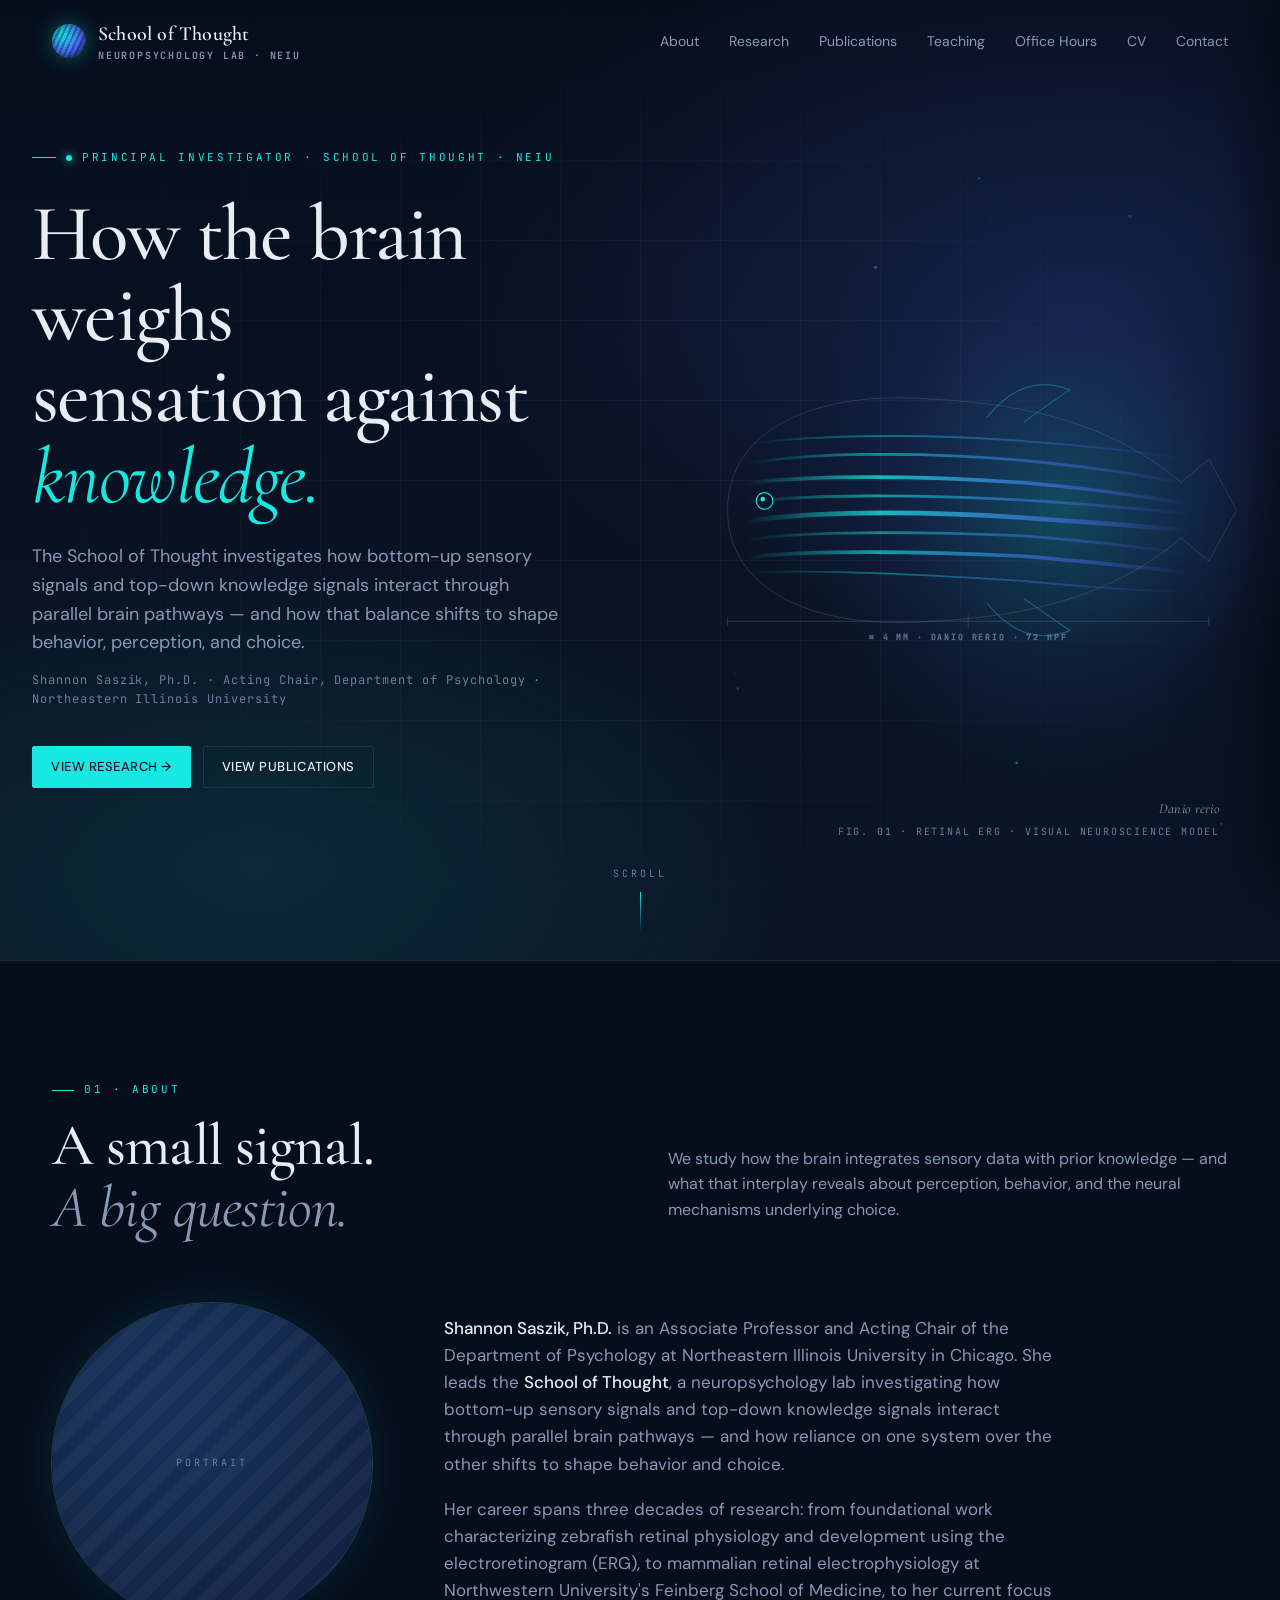
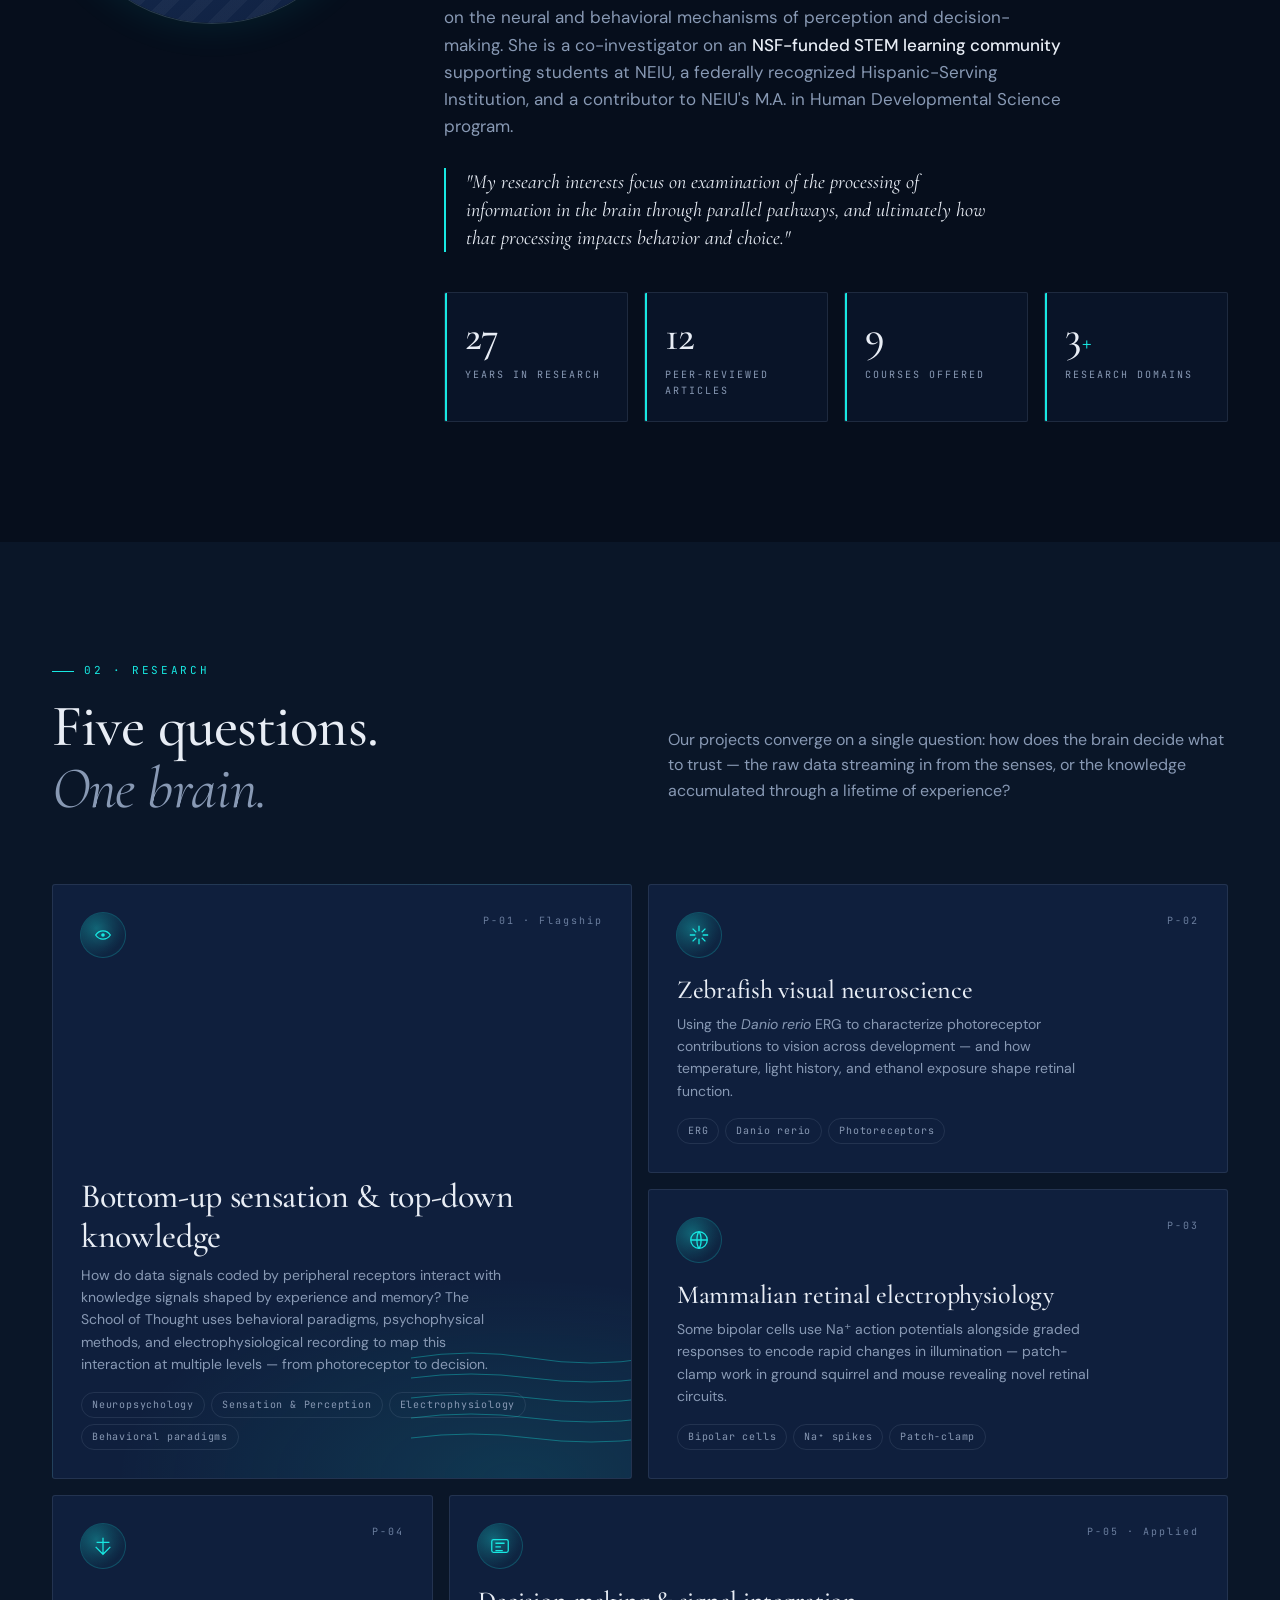
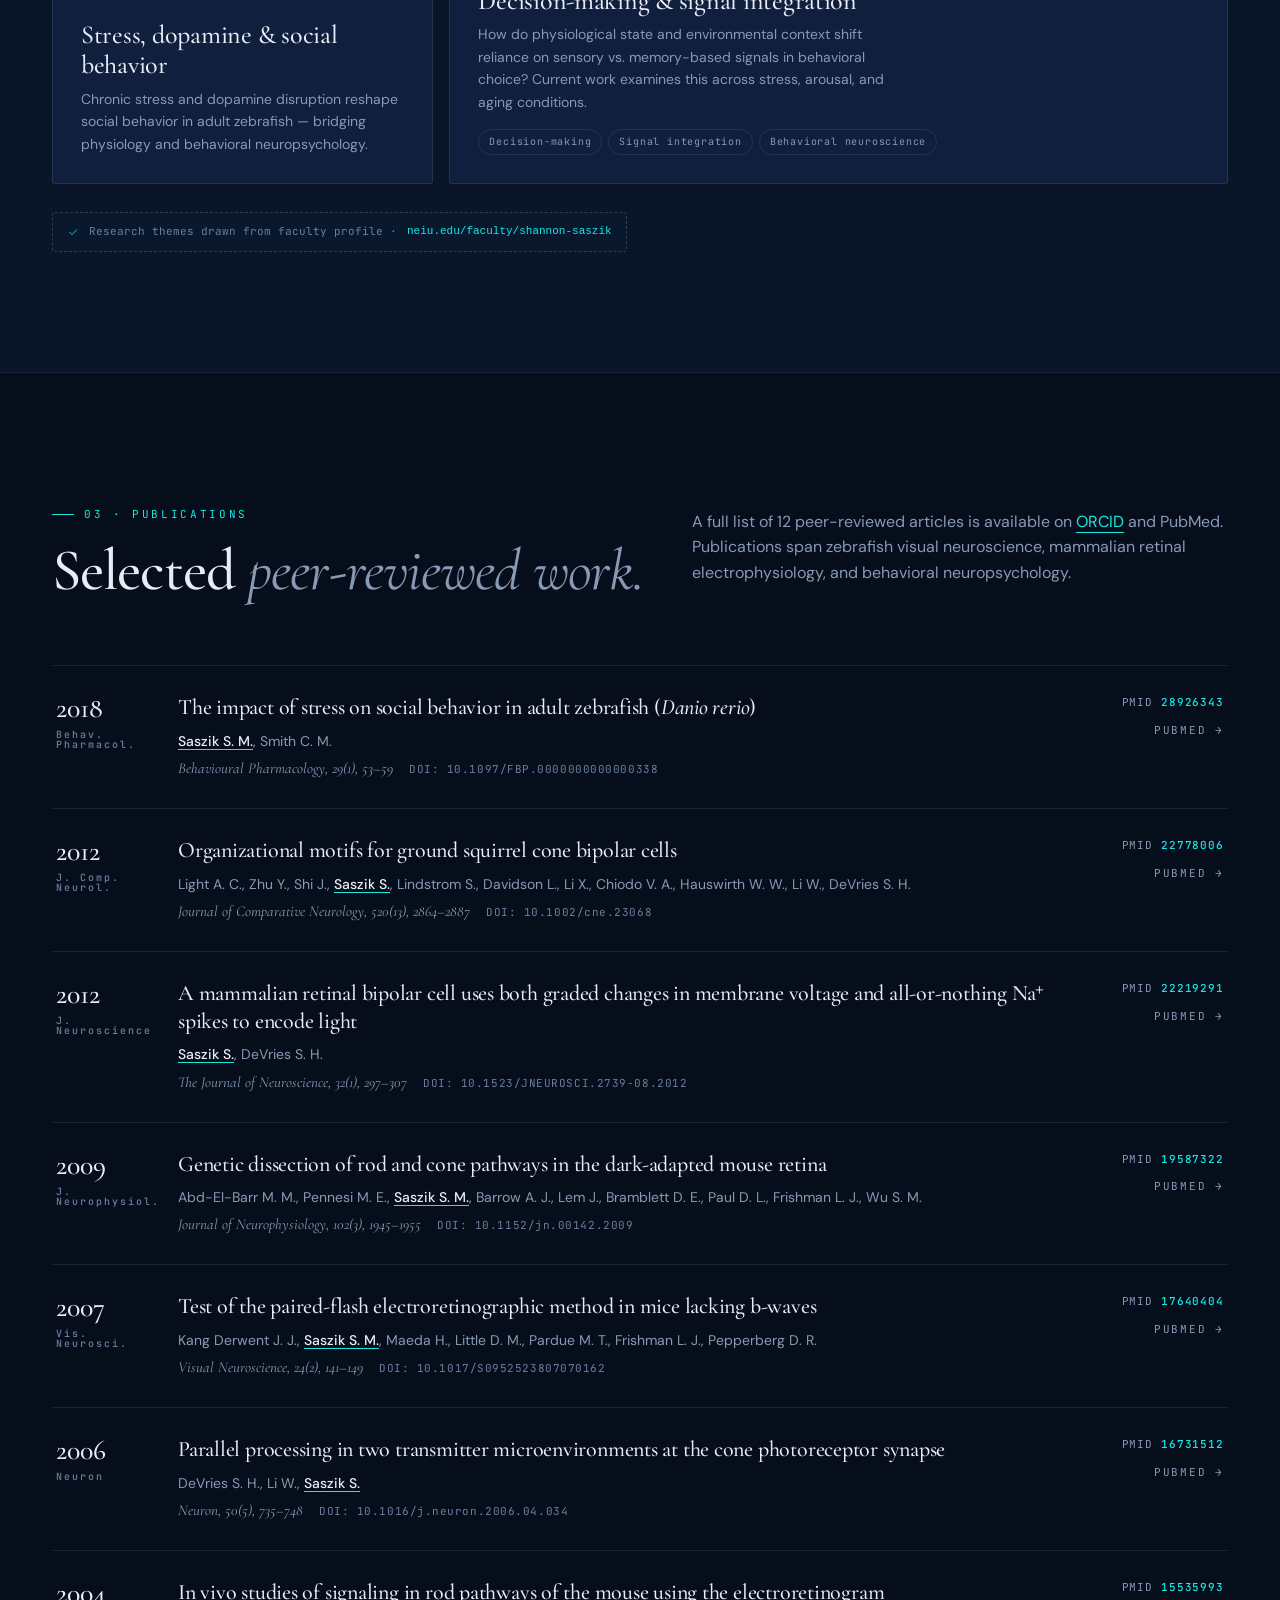
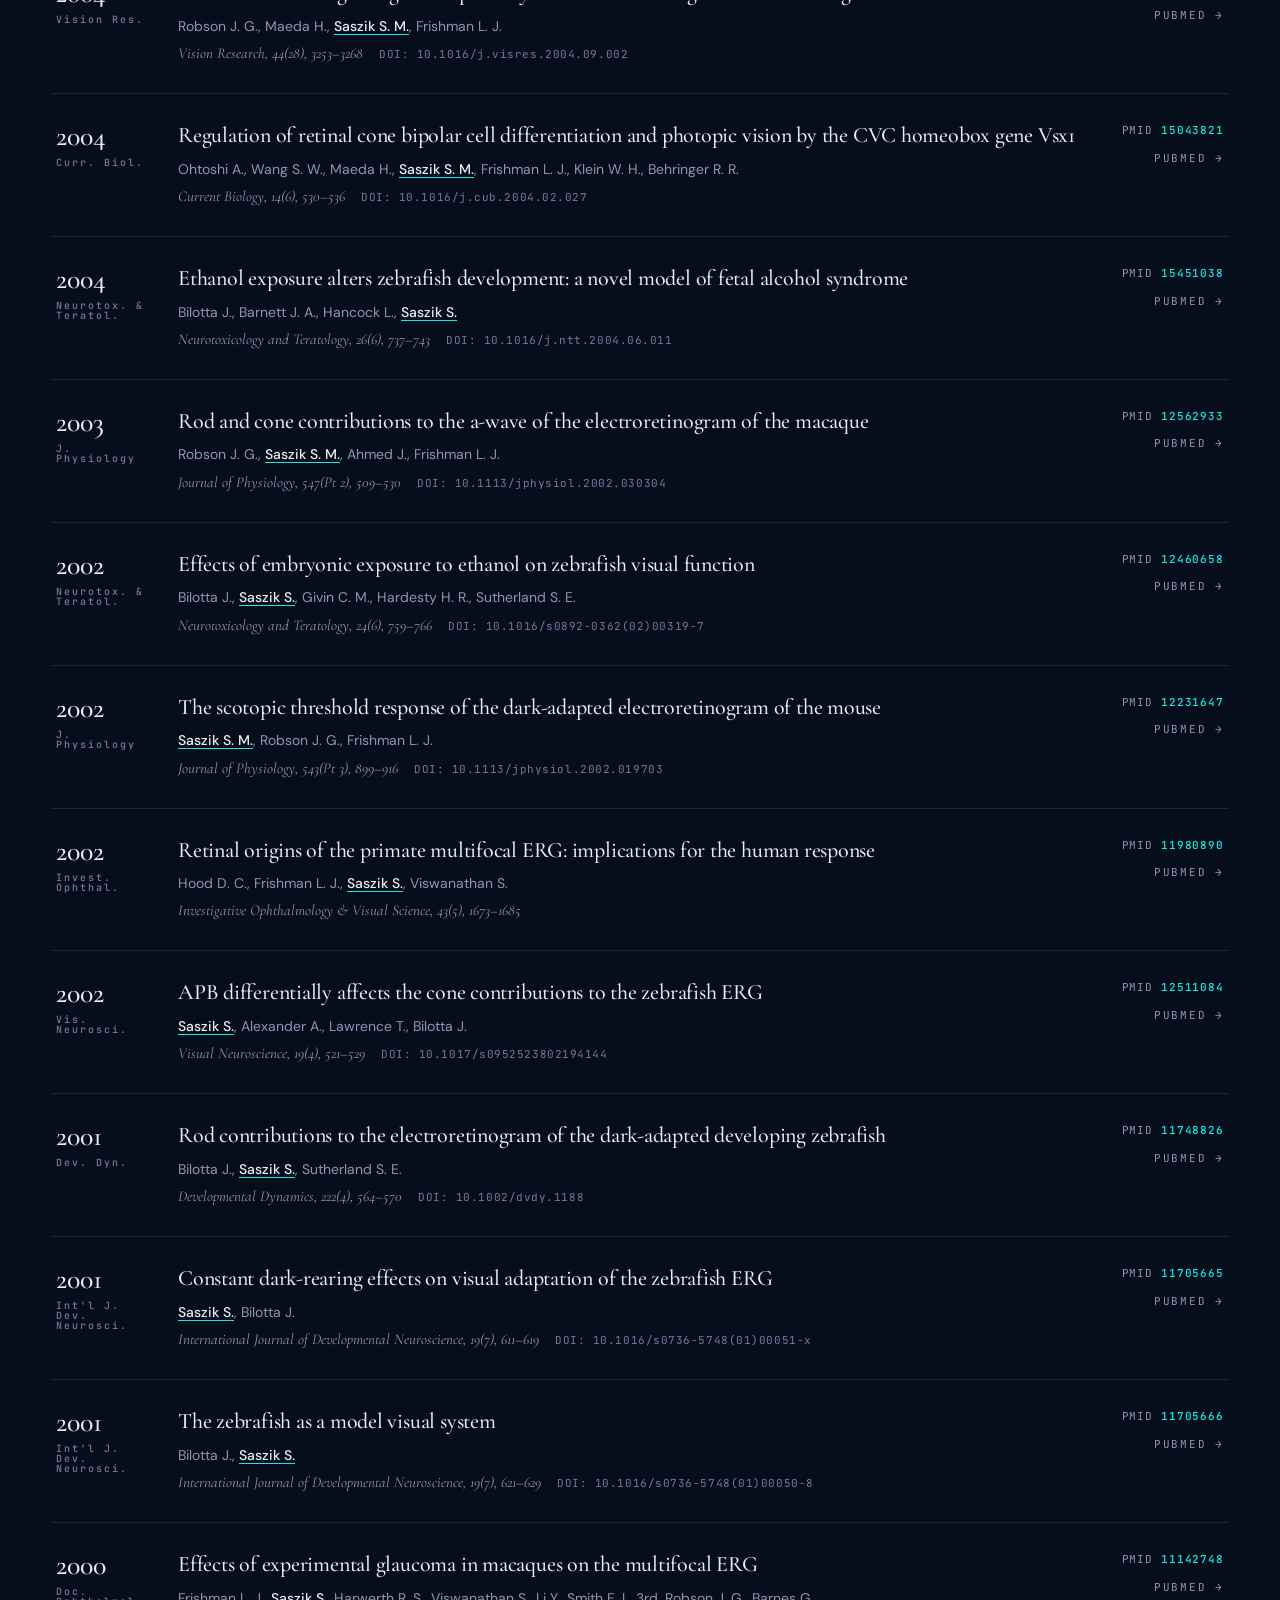
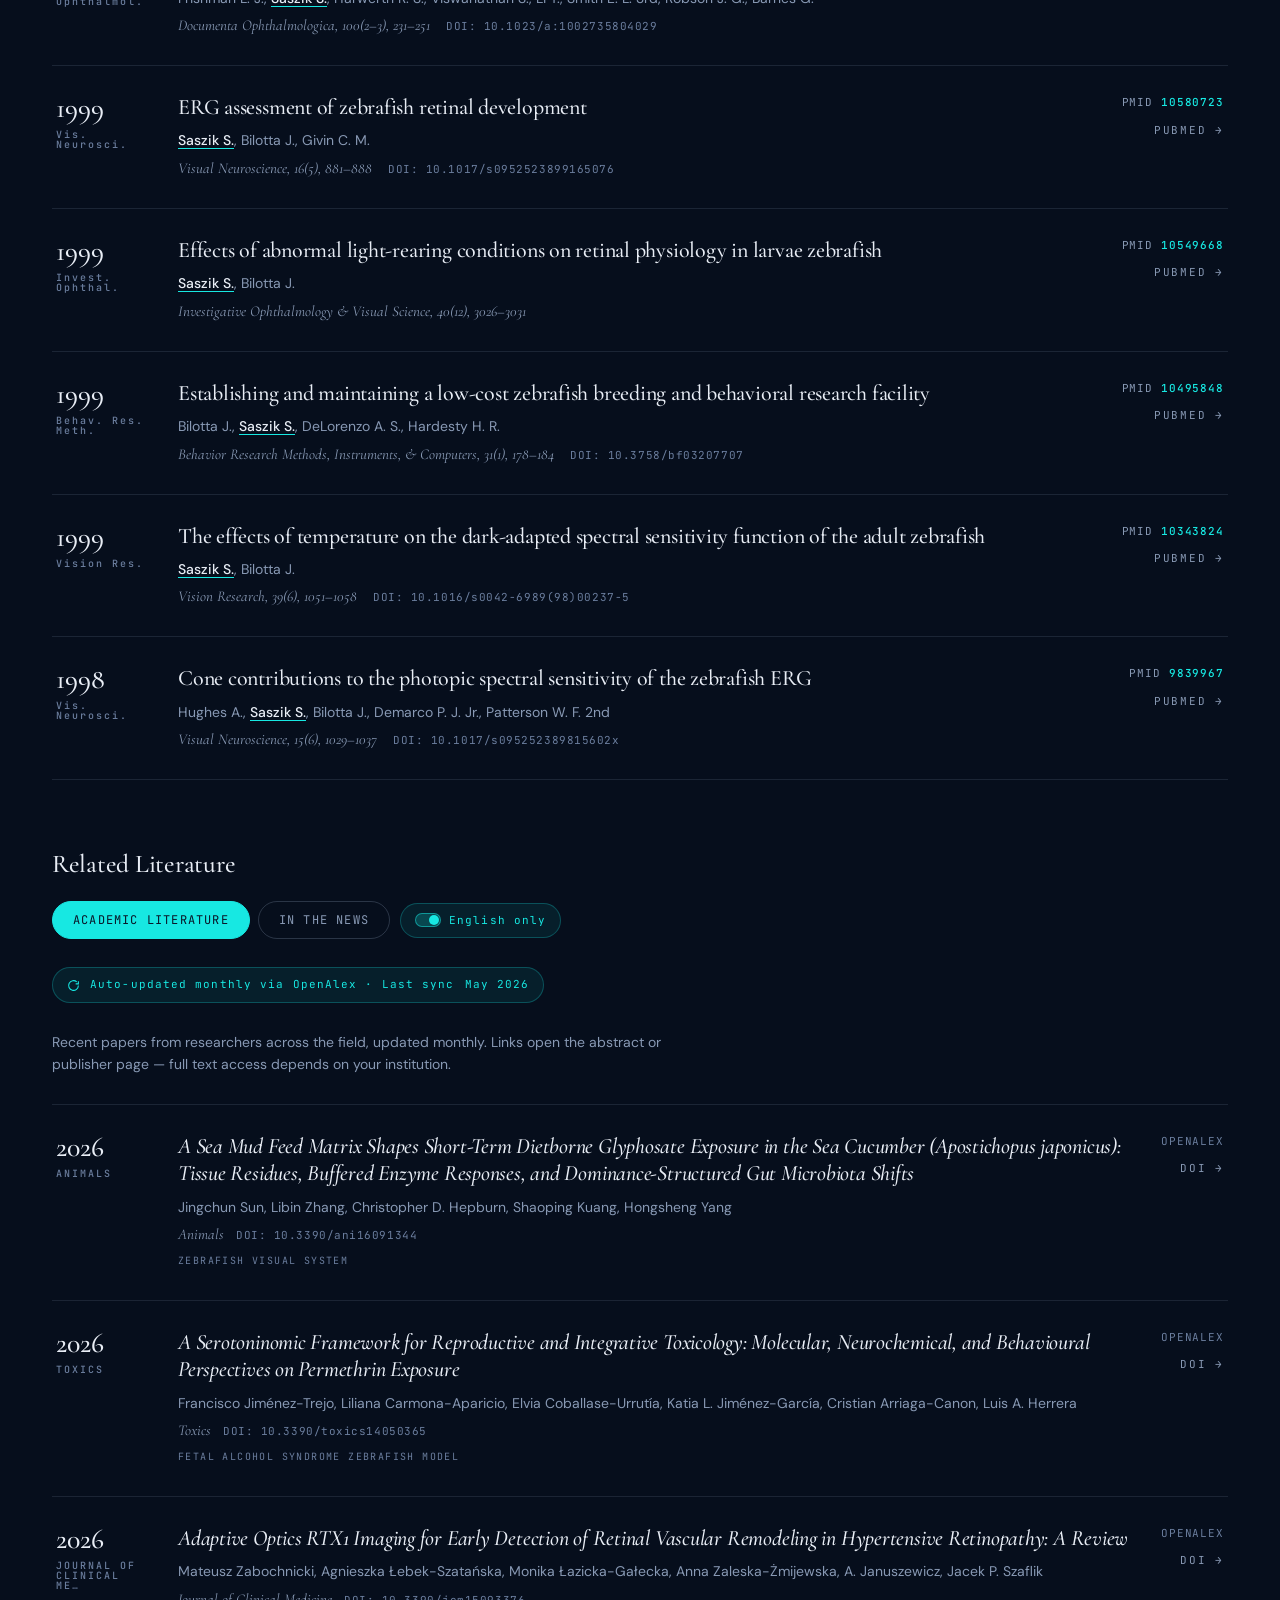
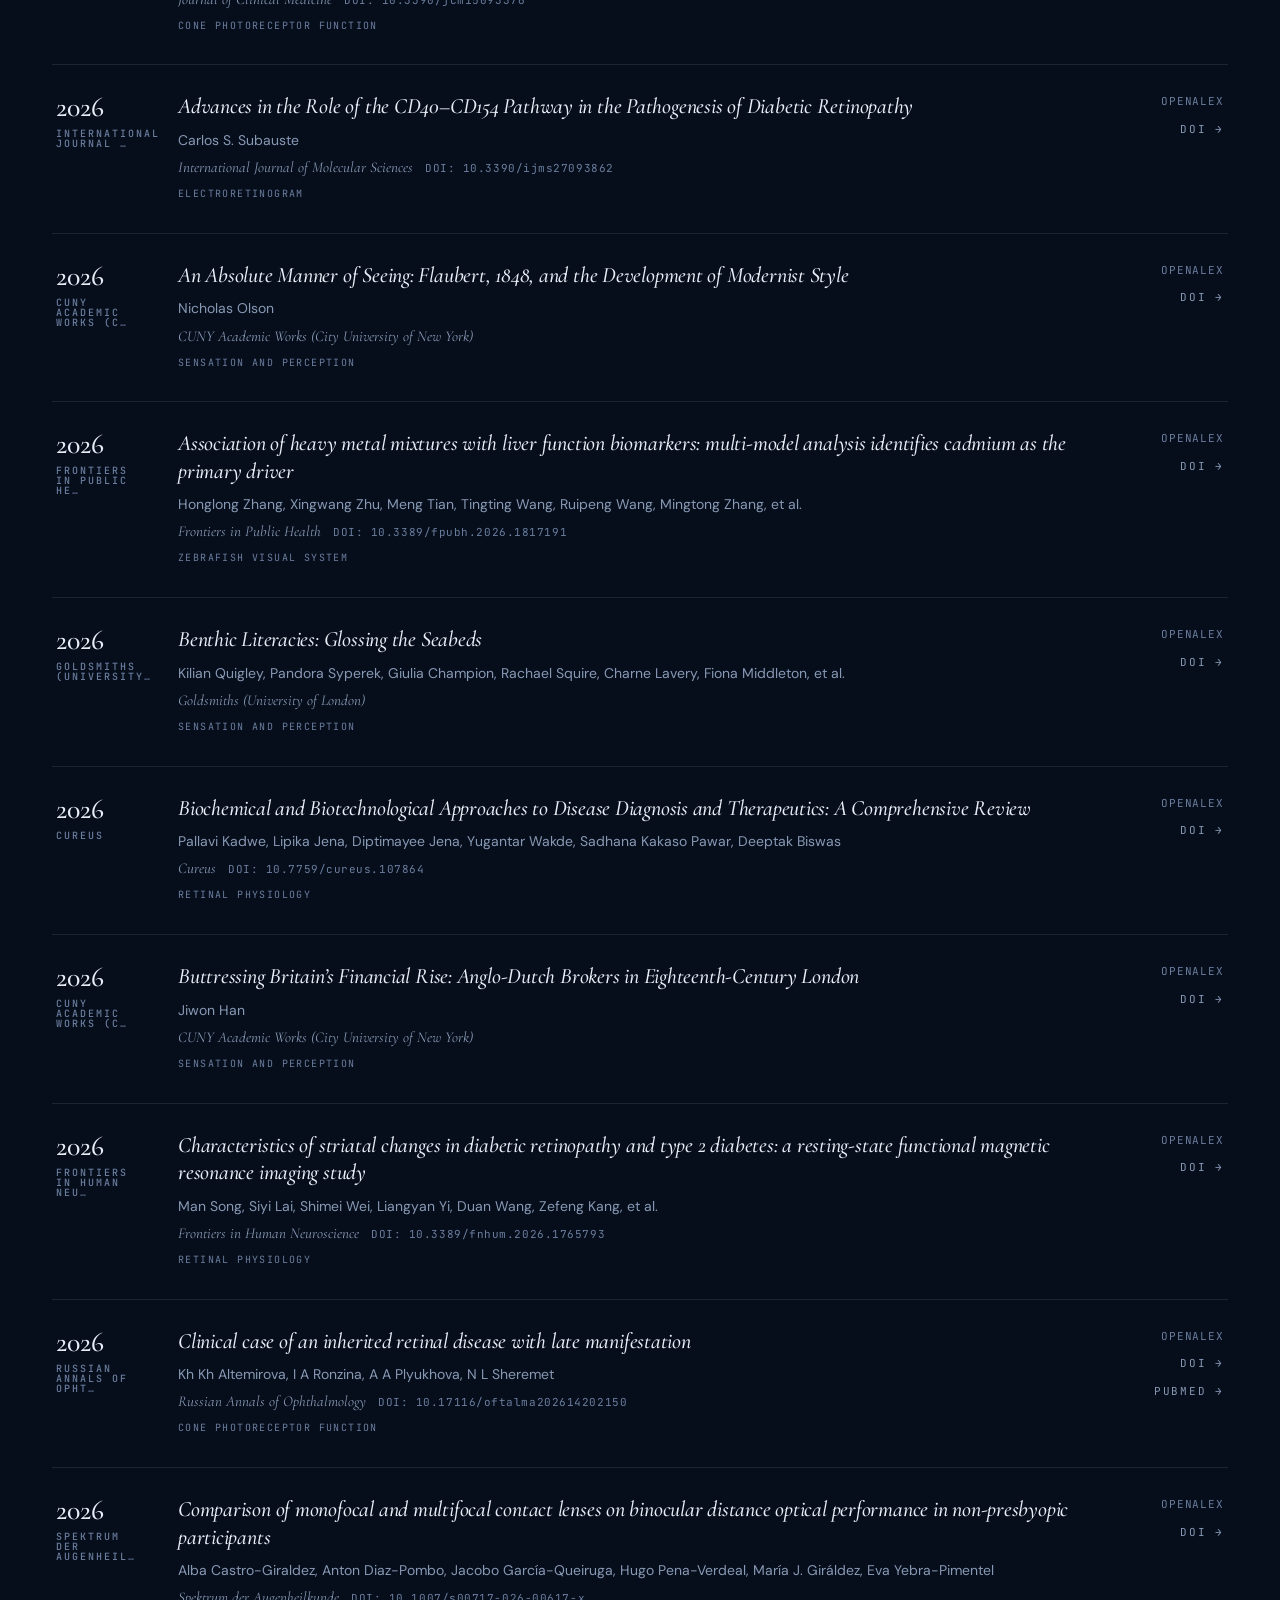
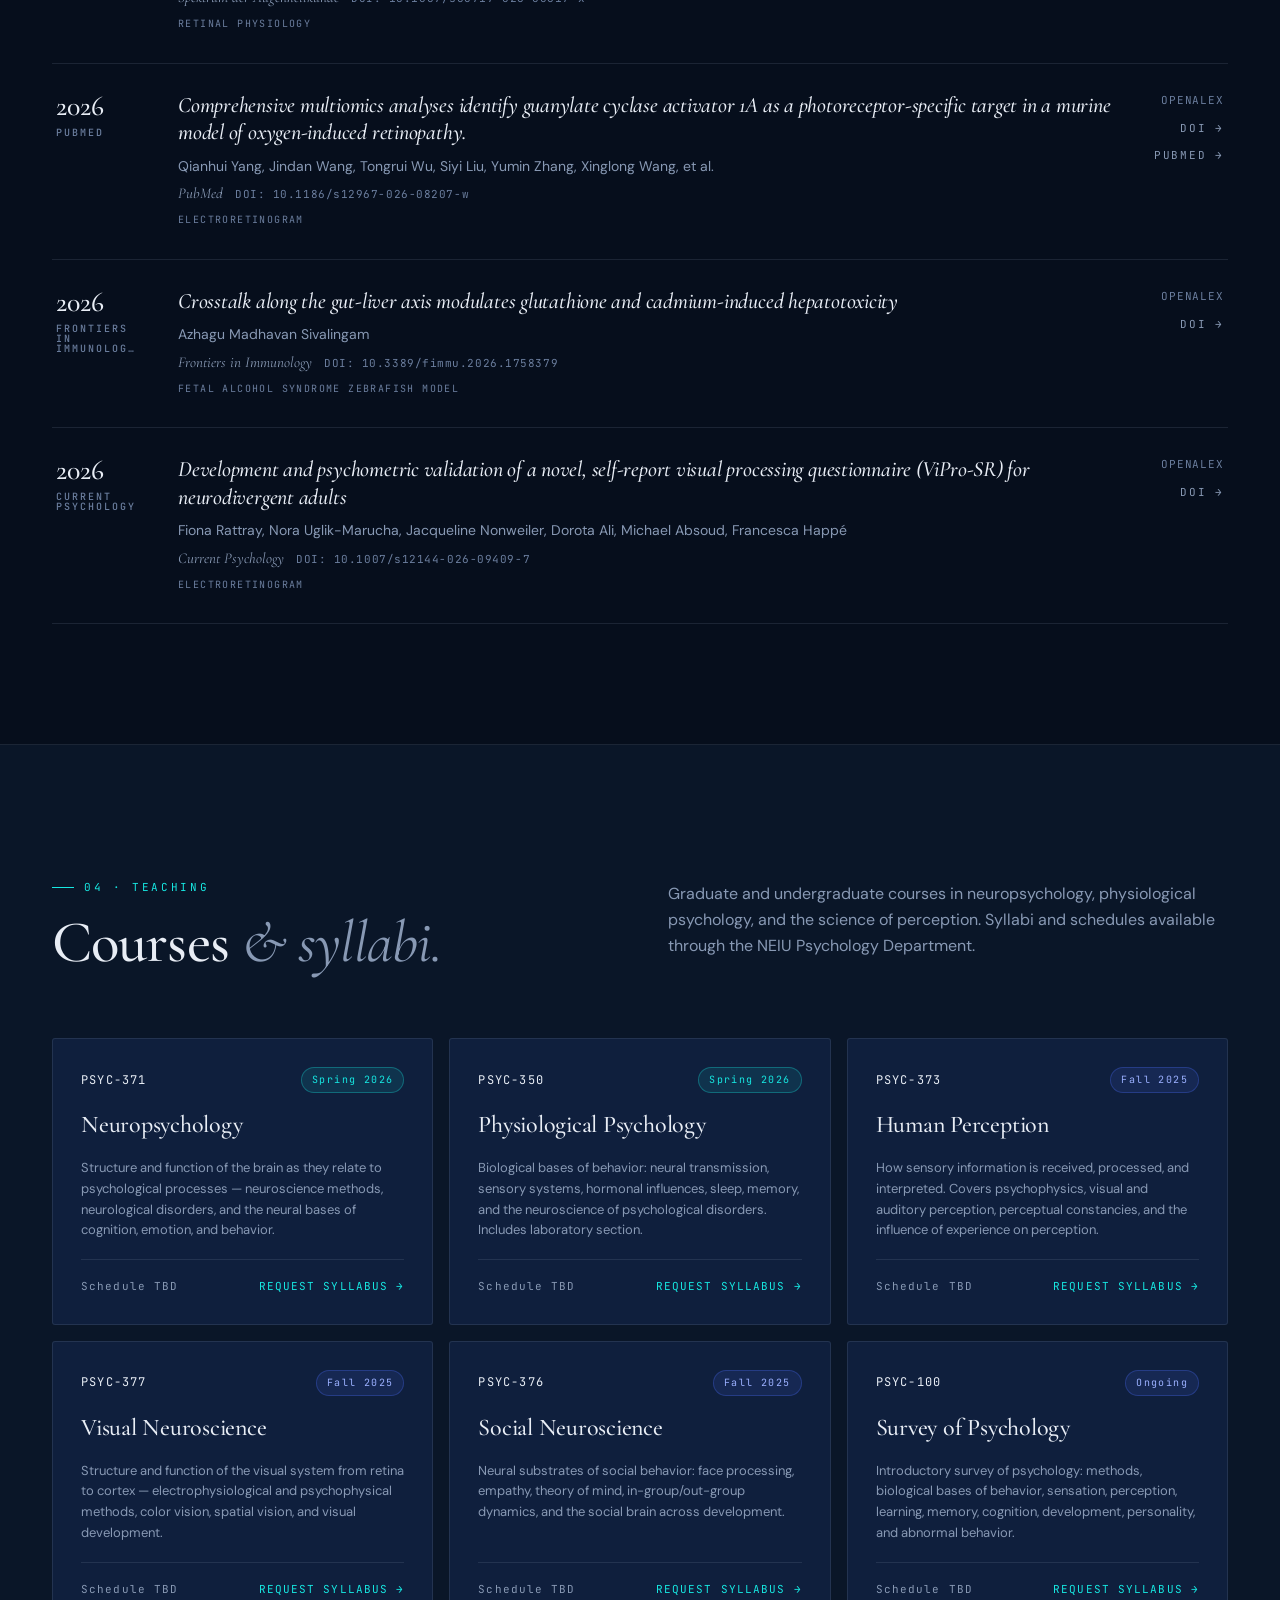
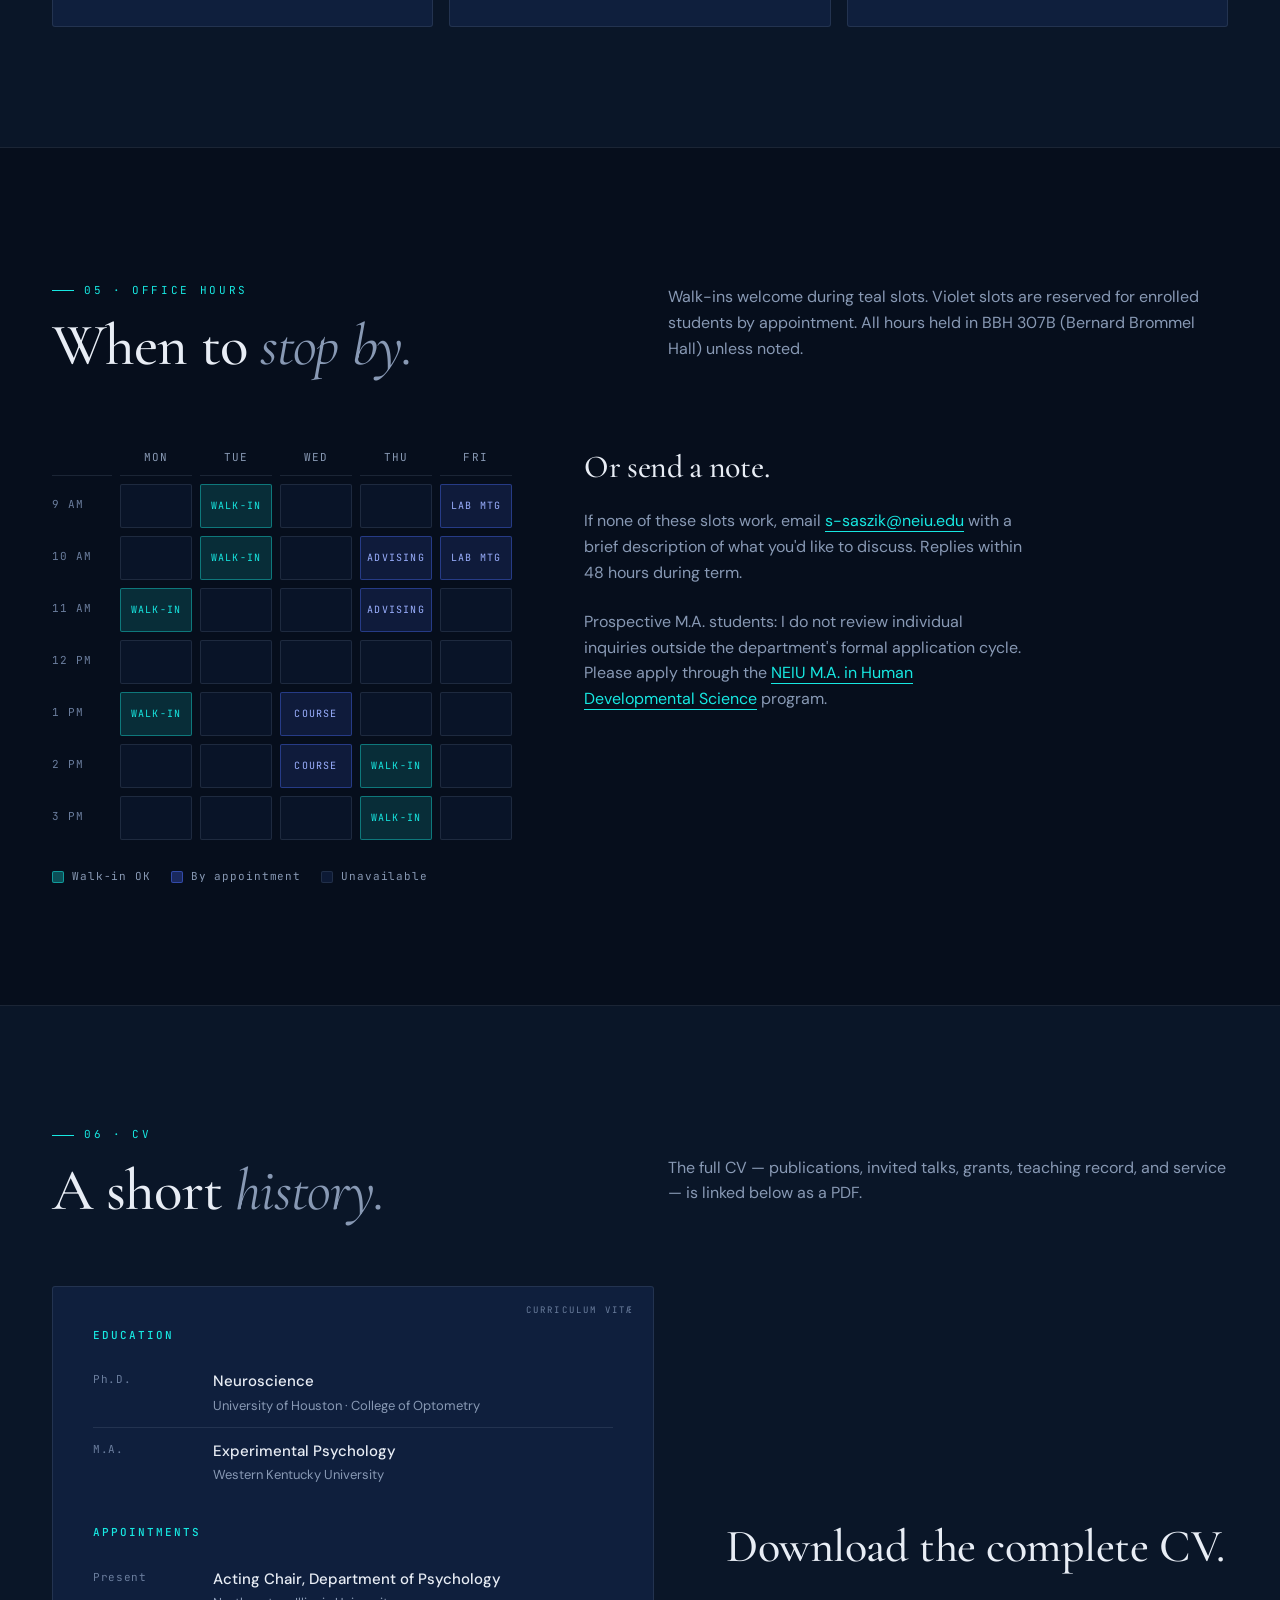
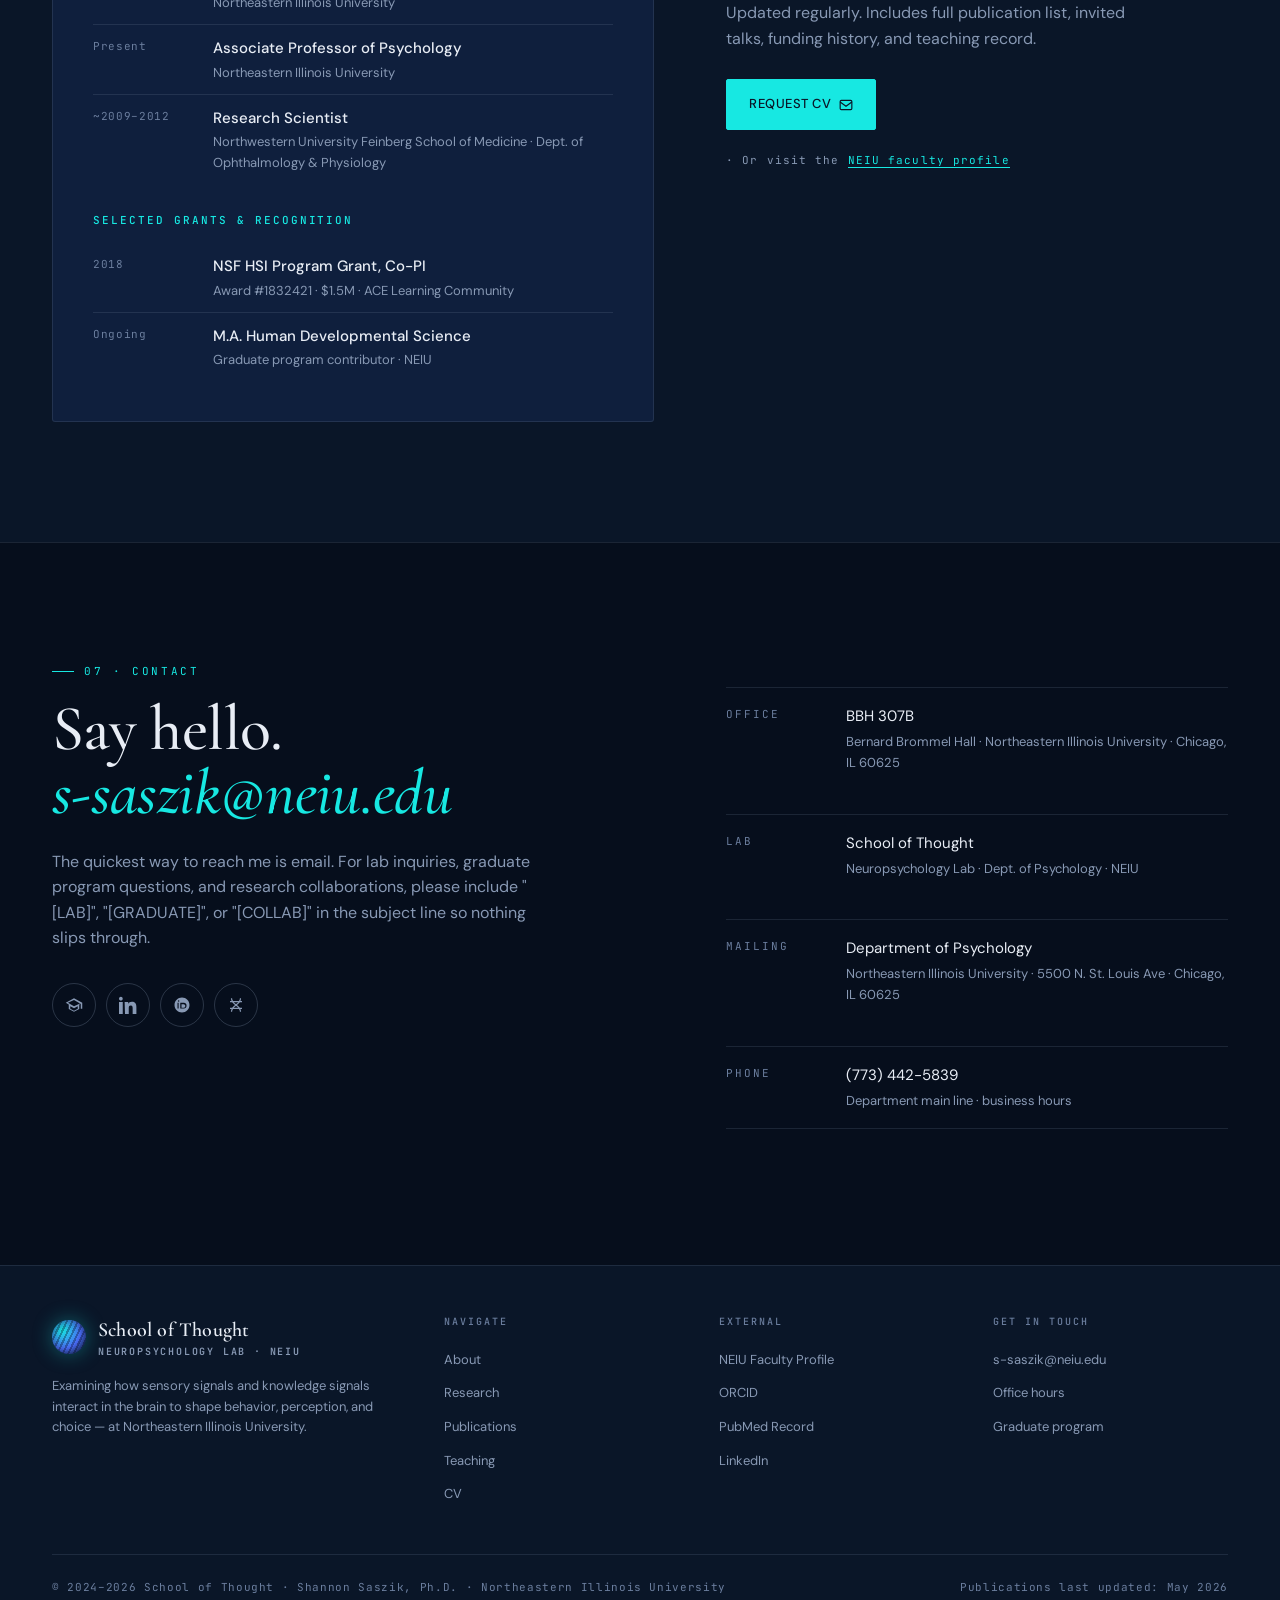
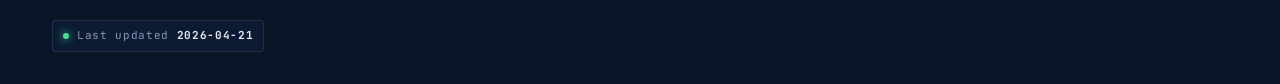
==== index.html @ b1d5fd2d "initial commit" ====
<!DOCTYPE html>
<html lang="en">
<head>
<meta charset="UTF-8" />
<meta name="viewport" content="width=device-width, initial-scale=1.0" />
<title>School of Thought — Neuropsychology Lab · Shannon Saszik, Ph.D. · NEIU</title>

<!-- Open Graph -->
<meta property="og:title" content="School of Thought — Neuropsychology Lab · Shannon Saszik, Ph.D." />
<meta property="og:description" content="The School of Thought investigates how bottom-up sensory signals and top-down knowledge signals interact in the brain to shape behavior and choice — at Northeastern Illinois University." />
<meta property="og:type" content="website" />
<meta property="og:url" content="https://saszyklab.neiu.edu/" />
<!-- TODO: Replace /assets/img/og-image.jpg with a real 1200×630 branded image before launch -->
<meta property="og:image" content="/assets/img/og-image.jpg" />
<meta name="twitter:card" content="summary_large_image" />
<meta name="twitter:image" content="/assets/img/og-image.jpg" />
<meta name="description" content="School of Thought — The neuropsychology lab of Shannon Saszik, Ph.D. at Northeastern Illinois University, studying sensation, knowledge, and decision-making." />
<meta name="author" content="Shannon Saszik" />
<meta name="theme-color" content="#0A1628" />
<link rel="canonical" href="https://saszyklab.neiu.edu/" />
<!-- TODO: Generate a real favicon (e.g. via realfavicongenerator.net) and place it at /favicon.ico -->
<link rel="icon" href="/favicon.ico" />

<!-- Structured data -->
<script type="application/ld+json">
{
  "@context": "https://schema.org",
  "@type": "Person",
  "name": "Shannon Saszik",
  "url": "https://saszyklab.neiu.edu/",
  "jobTitle": "Associate Professor of Psychology & Department Chair",
  "affiliation": {
    "@type": "Organization",
    "name": "Northeastern Illinois University"
  },
  "sameAs": [
    "https://orcid.org/0000-0002-5772-2616",
    "https://www.linkedin.com/in/shannon-saszik-663ba532/",
    "https://pubmed.ncbi.nlm.nih.gov/?term=Saszik+S%5BAuthor%5D"
  ]
}
</script>
<script type="application/ld+json">
[
  {
    "@context": "https://schema.org",
    "@type": "ResearchProject",
    "name": "Bottom-up sensation & top-down knowledge",
    "description": "How do data signals coded by peripheral receptors interact with knowledge signals shaped by experience and memory? Using behavioral paradigms, psychophysical methods, and electrophysiological recording to map this interaction at multiple levels — from photoreceptor to decision.",
    "member": { "@type": "Person", "name": "Shannon Saszik" }
  },
  {
    "@context": "https://schema.org",
    "@type": "ResearchProject",
    "name": "Zebrafish visual neuroscience",
    "description": "Using the Danio rerio ERG to characterize photoreceptor contributions to vision across development — and how temperature, light history, and ethanol exposure shape retinal function.",
    "member": { "@type": "Person", "name": "Shannon Saszik" }
  },
  {
    "@context": "https://schema.org",
    "@type": "ResearchProject",
    "name": "Mammalian retinal electrophysiology",
    "description": "Some bipolar cells use Na⁺ action potentials alongside graded responses to encode rapid changes in illumination — patch-clamp work in ground squirrel and mouse revealing novel retinal circuits.",
    "member": { "@type": "Person", "name": "Shannon Saszik" }
  },
  {
    "@context": "https://schema.org",
    "@type": "ResearchProject",
    "name": "Stress, dopamine & social behavior",
    "description": "Chronic stress and dopamine disruption reshape social behavior in adult zebrafish — bridging physiology and behavioral neuropsychology.",
    "member": { "@type": "Person", "name": "Shannon Saszik" }
  },
  {
    "@context": "https://schema.org",
    "@type": "ResearchProject",
    "name": "Decision-making & signal integration",
    "description": "How do physiological state and environmental context shift reliance on sensory vs. memory-based signals in behavioral choice? Current work examines this across stress, arousal, and aging conditions.",
    "member": { "@type": "Person", "name": "Shannon Saszik" }
  }
]
</script>

<!-- Fonts -->
<link rel="preconnect" href="https://fonts.googleapis.com" />
<link rel="preconnect" href="https://fonts.gstatic.com" crossorigin />
<link href="https://fonts.googleapis.com/css2?family=Cormorant+Garamond:ital,wght@0,500;1,400;1,500&family=DM+Sans:wght@400;500;600;700&family=JetBrains+Mono:wght@400;500&display=swap" rel="stylesheet" />

<style>
  /* ---------- Tokens ---------- */
  :root {
    --navy-950: #060E1C;
    --navy-900: #0A1628;
    --navy-800: #0F1F3D;
    --line: rgba(136, 153, 180, 0.16);
    --line-strong: rgba(136, 153, 180, 0.28);
    --text: #E8EDF5;
    --text-dim: #8899B4;
    --text-faint: #6B7E9E;
    --teal: #17E8E2;
    --teal-2: #00C9C8;
    --violet: #4A6CF7;
    --warn: #F5A524;

    --ff-display: "Cormorant Garamond", "Times New Roman", serif;
    --ff-body: "DM Sans", system-ui, -apple-system, sans-serif;
    --ff-mono: "JetBrains Mono", ui-monospace, monospace;

    --ease: cubic-bezier(0.2, 0.7, 0.2, 1);
    --maxw: 1240px;
    --z-nav: 50;
  }

  * { box-sizing: border-box; }
  html { scroll-behavior: smooth; scroll-padding-top: 90px; }
  body {
    margin: 0;
    background: var(--navy-900);
    color: var(--text);
    font-family: var(--ff-body);
    font-size: 16px;
    line-height: 1.6;
    -webkit-font-smoothing: antialiased;
    overflow-x: hidden;
  }

  ::selection { background: var(--teal); color: var(--navy-900); }

  :focus-visible {
    outline: 2px solid var(--teal);
    outline-offset: 3px;
    border-radius: 2px;
  }

  .skip-link {
    position: absolute;
    top: -100%;
    left: 16px;
    z-index: 9999;
    padding: 10px 18px;
    background: var(--teal);
    color: var(--navy-900);
    font-family: var(--ff-body);
    font-size: 14px;
    font-weight: 600;
    border-radius: 0 0 4px 4px;
    transition: top 0.2s;
  }
  .skip-link:focus { top: 0; }

  a { color: inherit; text-decoration: none; }

  h1, h2, h3, h4 {
    font-family: var(--ff-display);
    font-weight: 500;
    letter-spacing: -0.01em;
    margin: 0;
    color: var(--text);
  }

  .wrap { max-width: var(--maxw); margin: 0 auto; padding: 0 32px; }

  /* ---------- Reveal ---------- */
  .reveal { opacity: 0; transform: translateY(18px); transition: opacity 0.7s var(--ease), transform 0.7s var(--ease); }
  .reveal.in { opacity: 1; transform: none; }
  .reveal.d1 { transition-delay: 0.08s; }
  .reveal.d2 { transition-delay: 0.16s; }
  .reveal.d3 { transition-delay: 0.24s; }
  .reveal.d4 { transition-delay: 0.32s; }

  /* ---------- Nav ---------- */
  .nav {
    position: fixed; top: 0; left: 0; right: 0; z-index: var(--z-nav);
    padding: 18px 0;
    transition: background 0.35s var(--ease), backdrop-filter 0.35s var(--ease), border-color 0.35s var(--ease);
    border-bottom: 1px solid transparent;
  }
  .nav.scrolled {
    background: rgba(10, 22, 40, 0.72);
    backdrop-filter: blur(14px) saturate(140%);
    -webkit-backdrop-filter: blur(14px) saturate(140%);
    border-bottom-color: var(--line);
  }
  .nav-inner { display: flex; align-items: center; justify-content: space-between; gap: 32px; }
  .brand { display: flex; align-items: center; gap: 12px; font-family: var(--ff-display); font-size: 20px; font-weight: 600; letter-spacing: 0.01em; }
  .brand-mark {
    width: 34px; height: 34px; border-radius: 50%;
    background: radial-gradient(circle at 30% 30%, var(--teal) 0%, var(--violet) 55%, var(--navy-900) 100%);
    box-shadow: 0 0 20px rgba(23, 232, 226, 0.35), inset 0 0 10px rgba(10, 22, 40, 0.5);
    position: relative; overflow: hidden;
  }
  .brand-mark::after {
    content: ""; position: absolute; inset: 0;
    background: repeating-linear-gradient(115deg, transparent 0 3px, rgba(10, 22, 40, 0.35) 3px 5px);
    mix-blend-mode: multiply;
  }
  .brand small { display: block; font-family: var(--ff-mono); font-size: 10px; color: var(--text-dim); letter-spacing: 0.18em; text-transform: uppercase; margin-top: -2px; }

  .nav-links { display: flex; gap: 30px; align-items: center; font-size: 14px; }
  .nav-links a { color: var(--text-dim); transition: color 0.2s var(--ease); position: relative; padding: 4px 0; }
  .nav-links a:hover, .nav-links a.active { color: var(--text); }
  .nav-links a::after {
    content: ""; position: absolute; left: 0; right: 100%; bottom: -4px; height: 1px;
    background: var(--teal); transition: right 0.3s var(--ease);
  }
  .nav-links a:hover::after { right: 0; }

  .btn {
    display: inline-flex; align-items: center; gap: 8px;
    padding: 10px 18px; border-radius: 2px;
    font-family: var(--ff-body); font-size: 13px; font-weight: 500;
    letter-spacing: 0.04em; text-transform: uppercase;
    border: 1px solid var(--line-strong);
    background: transparent; color: var(--text);
    cursor: pointer; transition: all 0.25s var(--ease);
  }
  .btn:hover { border-color: var(--teal); color: var(--teal); }
  .btn.primary {
    background: var(--teal); color: var(--navy-900); border-color: var(--teal);
    box-shadow: 0 0 0 0 rgba(23, 232, 226, 0);
  }
  .btn.primary:hover { background: #3BF0EA; box-shadow: 0 0 24px rgba(23, 232, 226, 0.35); color: var(--navy-900); }
  .btn.ghost { border-color: var(--line); }

  .hamburger {
    display: none;
    width: 36px; height: 36px;
    border: 1px solid var(--line-strong);
    background: transparent; color: var(--text);
    cursor: pointer; border-radius: 2px; padding: 0;
    flex-direction: column; align-items: center; justify-content: center; gap: 5px;
    transition: border-color 0.25s var(--ease), color 0.25s var(--ease), background 0.25s var(--ease), box-shadow 0.25s var(--ease);
  }
  .hamburger .bar {
    width: 18px; height: 1.5px;
    background: currentColor; border-radius: 1px;
    transition: transform 0.38s var(--ease), opacity 0.28s ease, width 0.28s var(--ease);
    transform-origin: center;
  }
  .hamburger.open {
    border-color: rgba(23, 232, 226, 0.45);
    color: var(--teal);
    box-shadow: 0 0 12px rgba(23, 232, 226, 0.18);
  }
  .hamburger.open .bar:nth-child(1) { transform: translateY(6.5px) rotate(45deg); }
  .hamburger.open .bar:nth-child(2) { opacity: 0; transform: scaleX(0); }
  .hamburger.open .bar:nth-child(3) { transform: translateY(-6.5px) rotate(-45deg); }

  /* ---------- Hero ---------- */
  .hero {
    position: relative;
    min-height: 100vh;
    display: grid;
    grid-template-columns: 1.05fr 1fr;
    align-items: center;
    overflow: hidden;
    padding: 140px 0 80px;
    background:
      radial-gradient(1100px 600px at 85% 30%, rgba(74, 108, 247, 0.18), transparent 60%),
      radial-gradient(900px 500px at 20% 90%, rgba(23, 232, 226, 0.10), transparent 60%),
      linear-gradient(180deg, var(--navy-950) 0%, var(--navy-900) 100%);
  }
  .hero::before {
    content: ""; position: absolute; inset: 0;
    background-image:
      linear-gradient(var(--line) 1px, transparent 1px),
      linear-gradient(90deg, var(--line) 1px, transparent 1px);
    background-size: 80px 80px;
    opacity: 0.4;
    mask-image: radial-gradient(ellipse at center, black 30%, transparent 75%);
    pointer-events: none;
  }
  .hero-grid { position: relative; z-index: 2; display: contents; }

  .hero-left { padding: 0 32px 0 max(32px, calc((100vw - var(--maxw)) / 2)); }
  .hero-right { position: relative; height: 100%; min-height: 520px; }

  .eyebrow {
    display: inline-flex; align-items: center; gap: 10px;
    font-family: var(--ff-mono); font-size: 11px; letter-spacing: 0.24em; text-transform: uppercase;
    color: var(--teal); margin-bottom: 28px;
  }
  .eyebrow::before {
    content: ""; width: 24px; height: 1px; background: var(--teal);
  }
  .eyebrow-dot { width: 6px; height: 6px; border-radius: 50%; background: var(--teal); box-shadow: 0 0 10px var(--teal); animation: pulse 2.4s ease-in-out infinite; }
  @keyframes pulse { 50% { opacity: 0.4; transform: scale(0.7); } }

  .hero h1 {
    font-size: clamp(44px, 6.2vw, 82px);
    line-height: 1.02;
    letter-spacing: -0.02em;
    margin-bottom: 24px;
    font-weight: 500;
  }
  .hero h1 em {
    font-style: italic;
    color: var(--teal);
    font-weight: 400;
  }
  .hero-sub {
    font-size: 18px; max-width: 540px; color: var(--text-dim); margin-bottom: 14px;
  }
  .hero-affil {
    font-family: var(--ff-mono); font-size: 12px; letter-spacing: 0.08em; color: var(--text-faint);
    margin-bottom: 36px;
  }
  .hero-ctas { display: flex; gap: 12px; flex-wrap: wrap; margin-bottom: 48px; }

  .hero-meta {
    display: flex; gap: 36px; flex-wrap: wrap; font-family: var(--ff-mono); font-size: 11px;
    color: var(--text-faint); letter-spacing: 0.12em; text-transform: uppercase;
  }
  .hero-meta span strong { display: block; font-family: var(--ff-body); font-size: 14px; color: var(--text); letter-spacing: 0; text-transform: none; margin-top: 4px; font-weight: 500;}

  /* Fish canvas */
  .fish-stage {
    position: absolute; inset: 0;
    display: flex; align-items: center; justify-content: center;
  }
  .fish-stage svg { width: 100%; height: 100%; display: block; }
  .fish-caption {
    position: absolute; bottom: 40px; right: 60px;
    font-family: var(--ff-mono); font-size: 10px; letter-spacing: 0.18em;
    color: var(--text-faint); text-transform: uppercase;
    text-align: right;
  }
  .fish-caption em { font-style: italic; color: var(--text-dim); text-transform: none; letter-spacing: 0.02em; font-family: var(--ff-display); font-size: 14px; display: block; margin-bottom: 4px; }

  .scroll-indicator {
    position: absolute; bottom: 28px; left: 50%; transform: translateX(-50%);
    font-family: var(--ff-mono); font-size: 10px; letter-spacing: 0.3em;
    color: var(--text-faint); text-transform: uppercase;
    display: flex; flex-direction: column; align-items: center; gap: 10px;
  }
  .scroll-indicator::after {
    content: ""; width: 1px; height: 40px;
    background: linear-gradient(180deg, var(--teal), transparent);
    animation: scrollDrop 2.2s ease-in-out infinite;
  }
  @keyframes scrollDrop {
    0% { transform: scaleY(0); transform-origin: top; }
    50% { transform: scaleY(1); transform-origin: top; }
    51% { transform: scaleY(1); transform-origin: bottom; }
    100% { transform: scaleY(0); transform-origin: bottom; }
  }

  /* ---------- Section chrome ---------- */
  section { padding: 120px 0; position: relative; }
  .section-head { margin-bottom: 64px; display: grid; grid-template-columns: auto 1fr; gap: 48px; align-items: end; }
  .section-head .lead { max-width: 560px; justify-self: end; color: var(--text-dim); font-size: 16px; }
  .section-num {
    font-family: var(--ff-mono); font-size: 11px; color: var(--teal);
    letter-spacing: 0.24em; text-transform: uppercase; margin-bottom: 16px;
    display: flex; align-items: center; gap: 10px;
  }
  .section-num::before { content: ""; width: 22px; height: 1px; background: var(--teal); }
  .section-title {
    font-size: clamp(36px, 4.6vw, 60px);
    line-height: 1.05;
    letter-spacing: -0.015em;
  }
  .section-title em { font-style: italic; color: var(--text-dim); font-weight: 400; }

  /* ---------- About ---------- */
  .about { background: var(--navy-950); border-top: 1px solid var(--line); }
  .about-grid { display: grid; grid-template-columns: clamp(200px, 28vw, 320px) 1fr; gap: 72px; align-items: start; }
  .about-photo {
    width: clamp(200px, 28vw, 320px); height: clamp(200px, 28vw, 320px);
    border-radius: 50%;
    background:
      repeating-linear-gradient(135deg, rgba(232, 237, 245, 0.04) 0 12px, transparent 12px 24px),
      radial-gradient(circle at 35% 30%, #18315C, var(--navy-800));
    box-shadow: 0 0 0 1px var(--line-strong), 0 0 40px rgba(23, 232, 226, 0.10);
    position: relative; overflow: hidden;
    display: grid; place-items: center;
    flex-shrink: 0;
  }
  /* When a real photo is dropped in */
  .about-photo img {
    position: absolute; inset: 0;
    width: 100%; height: 100%;
    object-fit: cover;
    object-position: center 15%;
    border-radius: 50%;
  }
  /* Placeholder shown only when no img child is present */
  .about-photo:not(:has(img))::after {
    content: "PORTRAIT";
    font-family: var(--ff-mono); font-size: 10px;
    letter-spacing: 0.3em; color: var(--text-faint);
    position: absolute;
    top: 50%; left: 50%;
    transform: translate(-50%, -50%);
    white-space: nowrap;
  }
  .about-body { padding-top: 12px; }
  .about-body p { font-size: 17px; color: var(--text-dim); margin: 0 0 18px; max-width: 620px; }
  .about-body p strong { color: var(--text); font-weight: 500; }
  .about-quote {
    margin-top: 28px; padding-left: 20px; border-left: 2px solid var(--teal);
    font-family: var(--ff-display); font-style: italic; font-size: 20px; color: var(--text);
    max-width: 560px; line-height: 1.4;
  }

  .stats { display: grid; grid-template-columns: repeat(4, 1fr); gap: 16px; margin-top: 40px; }
  .stat {
    padding: 22px 20px; border: 1px solid var(--line); background: rgba(15, 31, 61, 0.4);
    border-radius: 2px; position: relative; overflow: hidden;
  }
  .stat::before {
    content: ""; position: absolute; left: 0; top: 0; bottom: 0; width: 2px;
    background: var(--teal); transform: scaleY(0); transform-origin: bottom;
    transition: transform 0.5s var(--ease);
  }
  .stat.in::before { transform: scaleY(1); }
  .stat-num { font-family: var(--ff-display); font-size: 42px; font-weight: 500; color: var(--text); line-height: 1; letter-spacing: -0.02em; }
  .stat-num .unit { font-size: 24px; color: var(--teal); margin-left: 2px; }
  .stat-label { font-family: var(--ff-mono); font-size: 10px; letter-spacing: 0.2em; color: var(--text-dim); text-transform: uppercase; margin-top: 10px; }

  /* ---------- Research ---------- */
  .bento { display: grid; grid-template-columns: repeat(6, 1fr); grid-auto-rows: minmax(220px, auto); gap: 16px; }
  .card {
    position: relative; overflow: hidden;
    background: var(--navy-800);
    border: 1px solid var(--line);
    border-radius: 3px;
    padding: 28px;
    display: flex; flex-direction: column; justify-content: space-between;
    transition: transform 0.4s var(--ease), border-color 0.4s var(--ease), box-shadow 0.4s var(--ease);
  }
  .card::before {
    content: ""; position: absolute; top: 0; left: -100%; width: 80%; height: 100%;
    background: linear-gradient(100deg, transparent, rgba(23, 232, 226, 0.12), transparent);
    transition: left 0.9s var(--ease); pointer-events: none;
  }
  .card:hover {
    transform: translateY(-4px);
    border-color: rgba(23, 232, 226, 0.4);
    box-shadow: 0 24px 60px -20px rgba(0, 0, 0, 0.6), 0 0 0 1px rgba(23, 232, 226, 0.1);
  }
  .card:hover::before { left: 120%; }

  .card-a { grid-column: span 3; grid-row: span 2; }
  .card-b { grid-column: span 3; grid-row: span 1; }
  .card-c { grid-column: span 3; grid-row: span 1; }
  .card-d { grid-column: span 2; grid-row: span 1; }
  .card-e { grid-column: span 4; grid-row: span 1; }

  .card-top { display: flex; justify-content: space-between; align-items: flex-start; gap: 16px; }
  .card-icon {
    width: 44px; height: 44px; border-radius: 50%;
    background: radial-gradient(circle at 35% 35%, rgba(23, 232, 226, 0.35) 0%, rgba(23, 232, 226, 0) 70%);
    box-shadow: 0 0 0 1px rgba(23, 232, 226, 0.25), inset 0 0 12px rgba(23, 232, 226, 0.08);
    display: grid; place-items: center;
  }
  .card-icon svg { width: 22px; height: 22px; color: var(--teal); }
  .card-index { font-family: var(--ff-mono); font-size: 10px; letter-spacing: 0.2em; color: var(--text-faint); white-space: nowrap; flex-shrink: 0; }
  .card h3 { font-size: 26px; margin: 18px 0 8px; line-height: 1.15; }
  .card-a h3 { font-size: 34px; }
  .card p { color: var(--text-dim); font-size: 14px; margin: 0; max-width: 42ch; }
  .tags { display: flex; flex-wrap: wrap; gap: 6px; margin-top: 16px; }
  .tag { font-family: var(--ff-mono); font-size: 10px; color: var(--text-dim); padding: 4px 10px; border: 1px solid var(--line); border-radius: 999px; letter-spacing: 0.08em; white-space: nowrap; }

  .card-a {
    background:
      radial-gradient(400px 200px at 80% 100%, rgba(23, 232, 226, 0.12), transparent),
      var(--navy-800);
  }
  .card-viz {
    position: absolute; right: -20px; bottom: -20px; width: 240px; height: 180px;
    opacity: 0.6;
  }

  .config-note {
    margin-top: 28px;
    font-family: var(--ff-mono); font-size: 11px; color: var(--text-faint);
    padding: 10px 14px; border: 1px dashed var(--line-strong);
    border-radius: 3px; display: inline-flex; align-items: center; gap: 10px;
    background: rgba(15, 31, 61, 0.3);
  }
  .config-note svg { width: 12px; height: 12px; color: var(--teal); }
  .config-note code { color: var(--teal); }

  /* ---------- Publications ---------- */
  .pubs { background: var(--navy-950); border-top: 1px solid var(--line); border-bottom: 1px solid var(--line); }
  .pubs-badge {
    display: inline-flex; align-items: center; gap: 10px;
    padding: 8px 14px; border-radius: 999px;
    background: rgba(23, 232, 226, 0.08);
    border: 1px solid rgba(23, 232, 226, 0.25);
    font-family: var(--ff-mono); font-size: 11px; color: var(--teal);
    letter-spacing: 0.1em;
    margin-top: 16px;
  }
  .pubs-badge svg { width: 13px; height: 13px; }
  .pubs-badge .spin { animation: spin 6s linear infinite; transform-origin: center; }
  @keyframes spin { to { transform: rotate(360deg); } }

  .pub-list { margin-top: 48px; border-top: 1px solid var(--line); }
  .pub {
    display: grid; grid-template-columns: 90px 1fr auto; gap: 32px;
    padding: 28px 4px; border-bottom: 1px solid var(--line);
    position: relative; transition: background 0.3s var(--ease), padding 0.3s var(--ease);
  }
  .pub::before {
    content: ""; position: absolute; left: -16px; top: 0; bottom: 0; width: 2px;
    background: var(--teal); transform: scaleY(0); transform-origin: center;
    transition: transform 0.35s var(--ease);
  }
  .pub:hover { padding-left: 20px; }
  .pub:hover::before { transform: scaleY(1); }
  .pub-year {
    font-family: var(--ff-display); font-size: 28px; color: var(--text); font-weight: 500;
    line-height: 1;
  }
  .pub-year small { display: block; font-family: var(--ff-mono); font-size: 10px; color: var(--text-faint); letter-spacing: 0.2em; margin-top: 8px; }
  .pub-body h4 { font-family: var(--ff-display); font-size: 22px; line-height: 1.25; margin-bottom: 8px; font-weight: 500; }
  .pub-authors { font-size: 14px; color: var(--text-dim); margin-bottom: 4px; }
  .pub-authors .me { color: var(--text); font-weight: 500; text-decoration: underline; text-decoration-color: var(--teal); text-underline-offset: 3px; }
  .pub-venue { font-family: var(--ff-display); font-style: italic; font-size: 15px; color: var(--text-dim); }
  .pub-venue .doi { font-family: var(--ff-mono); font-style: normal; font-size: 11px; color: var(--text-faint); margin-left: 12px; letter-spacing: 0.05em; }
  .pub-meta { text-align: right; display: flex; flex-direction: column; align-items: flex-end; gap: 10px; }
  .pub-metric { font-family: var(--ff-mono); font-size: 11px; color: var(--text-dim); letter-spacing: 0.08em; }
  .pub-metric strong { color: var(--teal); font-weight: 500; }
  .pub-link { font-family: var(--ff-mono); font-size: 11px; letter-spacing: 0.16em; color: var(--text-dim); text-transform: uppercase; transition: color 0.2s var(--ease); }
  .pub-link:hover { color: var(--teal); }
  .pub-body h3 a { color: inherit; text-decoration: none; transition: color 0.2s var(--ease); }
  .pub-body h3 a:hover { color: var(--teal); }

  /* ---------- Courses ---------- */
  .course-grid { display: grid; grid-template-columns: repeat(3, 1fr); gap: 16px; }
  .course {
    padding: 28px; border: 1px solid var(--line); background: var(--navy-800);
    border-radius: 3px; transition: border-color 0.3s var(--ease), transform 0.3s var(--ease);
    display: flex; flex-direction: column; gap: 18px;
  }
  .course:hover { border-color: rgba(74, 108, 247, 0.5); transform: translateY(-2px); }
  .course-head { display: flex; justify-content: space-between; align-items: center; }
  .course-code { font-family: var(--ff-mono); font-size: 12px; letter-spacing: 0.1em; color: var(--text); }
  .semester {
    font-family: var(--ff-mono); font-size: 10px; letter-spacing: 0.14em;
    padding: 4px 10px; border-radius: 999px;
    background: rgba(74, 108, 247, 0.12); color: #9BB0FF; border: 1px solid rgba(74, 108, 247, 0.3);
  }
  .semester.current { background: rgba(23, 232, 226, 0.1); color: var(--teal); border-color: rgba(23, 232, 226, 0.3); }
  .course h4 { font-family: var(--ff-display); font-size: 24px; line-height: 1.2; font-weight: 500; }
  .course p { font-size: 13px; color: var(--text-dim); margin: 0; }
  .course-foot { display: flex; justify-content: space-between; align-items: center; margin-top: auto; padding-top: 18px; border-top: 1px solid var(--line); font-family: var(--ff-mono); font-size: 11px; letter-spacing: 0.1em; color: var(--text-dim); }
  .course-foot a { color: var(--teal); text-transform: uppercase; transition: opacity 0.2s; }
  .course-foot a:hover { opacity: 0.7; }

  /* ---------- Office Hours ---------- */
  .hours { background: var(--navy-950); border-top: 1px solid var(--line); border-bottom: 1px solid var(--line); }
  .hours-wrap { display: grid; grid-template-columns: 1fr 1.4fr; gap: 72px; align-items: start; }
  .schedule {
    display: grid; grid-template-columns: 60px repeat(5, 1fr);
    gap: 8px;
    font-family: var(--ff-mono); font-size: 11px;
  }
  .sched-head { text-align: center; padding: 8px 0; color: var(--text-dim); letter-spacing: 0.12em; text-transform: uppercase; border-bottom: 1px solid var(--line); }
  .sched-time { color: var(--text-faint); padding: 12px 0; letter-spacing: 0.08em; }
  .sched-cell { background: rgba(15, 31, 61, 0.4); border: 1px solid var(--line); border-radius: 2px; height: 44px; }
  .sched-cell.open { background: rgba(23, 232, 226, 0.14); border-color: rgba(23, 232, 226, 0.4); position: relative; transition: background 0.2s var(--ease); }
  .sched-cell.open::after { content: attr(data-label); position: absolute; inset: 0; display: grid; place-items: center; color: var(--teal); font-size: 10px; letter-spacing: 0.12em; text-transform: uppercase; }
  .sched-cell.violet { background: rgba(74, 108, 247, 0.14); border-color: rgba(74, 108, 247, 0.4); position: relative; }
  .sched-cell.violet::after { content: attr(data-label); position: absolute; inset: 0; display: grid; place-items: center; color: #9BB0FF; font-size: 10px; letter-spacing: 0.12em; text-transform: uppercase; }
  .sched-legend { display: flex; gap: 20px; margin-top: 28px; font-family: var(--ff-mono); font-size: 11px; color: var(--text-dim); }
  .sched-legend span { display: inline-flex; align-items: center; gap: 8px; letter-spacing: 0.08em; }
  .legend-sw { width: 12px; height: 12px; border-radius: 2px; }

  /* ---------- CV ---------- */
  .cv-wrap { display: grid; grid-template-columns: 1.2fr 1fr; gap: 72px; align-items: center; }
  .cv-preview {
    padding: 40px; border: 1px solid var(--line); background: var(--navy-800);
    border-radius: 3px; position: relative;
  }
  .cv-preview::before {
    content: "CURRICULUM VITÆ"; position: absolute; top: 16px; right: 20px;
    font-family: var(--ff-mono); font-size: 9px; letter-spacing: 0.24em; color: var(--text-faint);
  }
  .cv-block { margin-bottom: 28px; }
  .cv-block:last-child { margin-bottom: 0; }
  .cv-block h5 { font-family: var(--ff-mono); font-size: 11px; letter-spacing: 0.18em; color: var(--teal); text-transform: uppercase; margin: 0 0 14px; font-weight: 500; }
  .cv-entry { display: grid; grid-template-columns: 100px 1fr; gap: 20px; padding: 10px 0; border-bottom: 1px solid var(--line); }
  .cv-entry:last-child { border-bottom: none; }
  .cv-date { font-family: var(--ff-mono); font-size: 11px; color: var(--text-faint); letter-spacing: 0.06em; padding-top: 3px; }
  .cv-entry strong { font-weight: 500; font-size: 15px; }
  .cv-entry span { display: block; font-size: 13px; color: var(--text-dim); margin-top: 2px; }

  .cv-cta h3 { font-size: clamp(32px, 3.6vw, 48px); margin-bottom: 16px; }
  .cv-cta p { color: var(--text-dim); margin-bottom: 28px; max-width: 420px; }
  .btn.download { padding: 14px 22px; font-size: 13px; }

  /* ---------- Contact ---------- */
  .contact { background: var(--navy-950); border-top: 1px solid var(--line); }
  .contact-grid { display: grid; grid-template-columns: 1.2fr 1fr; gap: 72px; align-items: start; }
  .contact-head h2 { font-size: clamp(40px, 5vw, 72px); line-height: 1; margin-bottom: 24px; }
  .contact-head h2 a { color: var(--teal); border-bottom: 1px solid transparent; transition: border-color 0.3s var(--ease); }
  .contact-head h2 a:hover { border-bottom-color: var(--teal); }
  .contact-head p { color: var(--text-dim); max-width: 480px; }
  .contact-details { display: grid; gap: 24px; padding-top: 8px; }
  .contact-row { display: grid; grid-template-columns: 100px 1fr; gap: 20px; padding: 16px 0; border-top: 1px solid var(--line); }
  .contact-row:last-of-type { border-bottom: 1px solid var(--line); }
  .contact-row dt { font-family: var(--ff-mono); font-size: 11px; letter-spacing: 0.18em; color: var(--text-faint); text-transform: uppercase; padding-top: 2px; }
  .contact-row dd { margin: 0; color: var(--text); font-size: 15px; }
  .contact-row dd small { display: block; color: var(--text-dim); font-size: 13px; margin-top: 4px; }

  .socials { display: flex; gap: 10px; margin-top: 32px; }
  .social {
    width: 44px; height: 44px; border-radius: 50%;
    border: 1px solid var(--line-strong);
    display: grid; place-items: center;
    color: var(--text-dim);
    transition: all 0.25s var(--ease);
  }
  .social svg { width: 18px; height: 18px; }
  .social:hover { color: var(--navy-900); background: var(--teal); border-color: var(--teal); transform: translateY(-2px); }
  .social.scholar:hover { background: #4A6CF7; border-color: #4A6CF7; color: #fff; }
  .social.github:hover { background: var(--text); border-color: var(--text); color: var(--navy-900); }
  .social.linkedin:hover { background: #0A66C2; border-color: #0A66C2; color: #fff; }

  /* ---------- Footer ---------- */
  footer { padding: 48px 0 32px; border-top: 1px solid var(--line); background: var(--navy-900); }
  .foot-grid { display: grid; grid-template-columns: 1.5fr 1fr 1fr 1fr; gap: 40px; align-items: start; }
  .foot-grid h6 { font-family: var(--ff-mono); font-size: 10px; letter-spacing: 0.2em; color: var(--text-faint); text-transform: uppercase; margin: 0 0 16px; font-weight: 500; }
  .foot-grid ul { list-style: none; padding: 0; margin: 0; display: grid; gap: 8px; }
  .foot-grid li a { font-size: 13px; color: var(--text-dim); transition: color 0.2s; }
  .foot-grid li a:hover { color: var(--teal); }
  .foot-bottom {
    margin-top: 48px; padding-top: 24px; border-top: 1px solid var(--line);
    display: flex; justify-content: space-between; align-items: center; gap: 24px; flex-wrap: wrap;
    font-family: var(--ff-mono); font-size: 11px; color: var(--text-faint); letter-spacing: 0.06em;
  }
  .build-badge {
    display: inline-flex; align-items: center; gap: 8px;
    padding: 6px 10px; border-radius: 3px;
    background: rgba(15, 31, 61, 0.6); border: 1px solid var(--line);
  }
  .build-badge .dot { width: 6px; height: 6px; border-radius: 50%; background: #4AE290; box-shadow: 0 0 8px #4AE290; }
  .build-badge span { color: var(--text-dim); }

  /* ---------- Responsive ---------- */

  /* Tablet landscape (≤980px) */
  @media (max-width: 980px) {
    .about-grid, .hours-wrap, .cv-wrap, .contact-grid { grid-template-columns: 1fr; gap: 48px; }
    .foot-grid { grid-template-columns: 1fr 1fr; }
    .about-photo { align-self: center; }
    .stats { grid-template-columns: repeat(2, 1fr); }
    .course-grid { grid-template-columns: repeat(2, 1fr); }
    .bento { grid-template-columns: repeat(4, 1fr); }
    .card-a { grid-column: span 4; }
    .card-b, .card-c { grid-column: span 2; }
    .card-d { grid-column: span 2; }
    .card-e { grid-column: span 4; }
  }

  /* Tablet portrait / large mobile (≤768px) */
  @media (max-width: 768px) {
    /* Global */
    .wrap { padding: 0 20px; }
    section { padding: 72px 0; }

    /* Nav */
    .nav-links {
      display: flex; flex-direction: column; position: absolute; top: 100%; left: 0; right: 0;
      padding: 24px 28px; background: rgba(8, 18, 36, 0.97); backdrop-filter: blur(16px) saturate(140%);
      -webkit-backdrop-filter: blur(16px) saturate(140%);
      border-top: 1px solid var(--line); border-bottom: 1px solid var(--line);
      gap: 4px; align-items: flex-start;
      opacity: 0; visibility: hidden; pointer-events: none;
      transform: translateY(-6px);
      transition: opacity 0.28s var(--ease), transform 0.28s var(--ease), visibility 0s linear 0.28s;
    }
    .nav-links.open {
      opacity: 1; visibility: visible; pointer-events: auto;
      transform: translateY(0);
      transition: opacity 0.28s var(--ease), transform 0.28s var(--ease);
    }
    .nav-links a {
      display: block; width: 100%;
      font-family: var(--ff-display); font-size: 22px; font-weight: 500;
      color: var(--text-dim); padding: 10px 0;
      border-bottom: 1px solid var(--line);
      opacity: 0; transform: translateX(-10px);
      transition: color 0.2s var(--ease), opacity 0.25s var(--ease), transform 0.25s var(--ease);
    }
    .nav-links a:last-child { border-bottom: none; }
    .nav-links a:hover { color: var(--teal); }
    .nav-links.open a { opacity: 1; transform: translateX(0); }
    .nav-links.open a:nth-child(1) { transition-delay: 0.04s; }
    .nav-links.open a:nth-child(2) { transition-delay: 0.08s; }
    .nav-links.open a:nth-child(3) { transition-delay: 0.12s; }
    .nav-links.open a:nth-child(4) { transition-delay: 0.16s; }
    .nav-links.open a:nth-child(5) { transition-delay: 0.20s; }
    .nav-links.open a:nth-child(6) { transition-delay: 0.24s; }
    .hamburger { display: inline-flex; }

    /* Hero */
    .hero { grid-template-columns: 1fr; padding: 96px 0 52px; min-height: auto; }
    .hero-left { padding: 0 20px; }
    .hero-right { min-height: 260px; order: -1; }
    .hero-sub { font-size: 16px; }
    .hero-meta { gap: 20px; flex-wrap: wrap; }
    .hero-meta span { flex: 1 1 120px; }
    .fish-caption { display: none; }
    .scroll-indicator { display: none; }

    /* Section head */
    .section-head { grid-template-columns: 1fr; gap: 20px; margin-bottom: 44px; }
    .section-head .lead { justify-self: start; }

    /* About */
    .about-photo { display: block; margin: 0 auto; }
    .stats { grid-template-columns: 1fr 1fr; }

    /* Research */
    .bento { grid-template-columns: 1fr; grid-auto-rows: auto; }
    .card { grid-column: span 1 !important; grid-row: span 1 !important; min-height: 180px; }

    /* Publications */
    .pub { grid-template-columns: 64px 1fr; gap: 16px; padding: 20px 4px; }
    .pub-year { font-size: 22px; }
    .pub-year small { word-break: break-word; }
    .pub-body h4 { font-size: 18px; }
    .pub-venue .doi { display: block; margin-left: 0; margin-top: 4px; }
    .pub-meta { grid-column: 1 / -1; flex-direction: row; justify-content: flex-start; gap: 16px; }

    /* Courses */
    .course-grid { grid-template-columns: 1fr; }

    /* Office hours */
    .schedule-scroll { overflow-x: auto; -webkit-overflow-scrolling: touch; padding-bottom: 4px; }
    .schedule { grid-template-columns: 44px repeat(5, 1fr); font-size: 9px; min-width: 300px; }
    .sched-cell { height: 36px; }

    /* CV */
    .cv-entry { grid-template-columns: 80px 1fr; }

    /* Contact */
    .contact-head h2 { font-size: clamp(28px, 7vw, 44px); }
    .contact-row { grid-template-columns: 80px 1fr; }

    /* Related literature */
    .citation-item { grid-template-columns: 64px 1fr; gap: 16px; padding: 20px 4px; }
    .citation-year { font-size: 22px; }
    .citation-year small { word-break: break-word; }
    .citation-body h4 { font-size: 18px; }
    .citation-doi-text { display: block; margin-left: 0; margin-top: 4px; }
    .citation-meta-col { grid-column: 1 / -1; flex-direction: row; justify-content: flex-start; align-items: center; gap: 16px; }
    .pubs-related-controls { flex-wrap: wrap; }
    .citation-skeleton { grid-template-columns: 64px 1fr; gap: 16px; padding: 20px 4px; }

    /* Footer */
    .foot-grid { grid-template-columns: 1fr; }
  }

  /* Small mobile (≤540px) */
  @media (max-width: 540px) {
    .wrap { padding: 0 16px; }
    section { padding: 56px 0; }

    /* Hero */
    .hero { padding: 80px 0 40px; }
    .hero-left { padding: 0 16px; }
    .hero-right { min-height: 200px; }
    .hero h1 { font-size: clamp(34px, 10vw, 52px); }
    .hero-affil { font-size: 10px; }

    /* Section */
    .section-title { font-size: clamp(26px, 8vw, 40px); }

    /* About */
    .about-body p { font-size: 15px; }
    .about-quote { font-size: 16px; }
    .stat-num { font-size: 34px; }
    .stat-num .unit { font-size: 18px; }

    /* Research */
    .bento { gap: 10px; }
    .card { padding: 20px; min-height: 150px; }
    .card h3 { font-size: 22px; margin: 10px 0 6px; }
    .card-a h3 { font-size: 26px; }
    .card p { font-size: 13px; }

    /* Publications */
    .pub { grid-template-columns: 1fr; gap: 6px; padding: 18px 0; }
    .pub-year { display: flex; align-items: baseline; gap: 10px; font-size: 18px; }
    .pub-year small { display: inline; margin: 0; letter-spacing: 0.1em; }
    .pub-body h4 { font-size: 16px; }
    .pub-venue { font-size: 13px; }
    .pub-meta { padding-top: 4px; }

    /* Related literature */
    .citation-item { grid-template-columns: 1fr; gap: 6px; padding: 18px 0; }
    .citation-year { display: flex; align-items: baseline; gap: 10px; font-size: 18px; }
    .citation-year small { display: inline; margin: 0; letter-spacing: 0.1em; }
    .citation-body h4 { font-size: 16px; }
    .citation-venue { font-size: 13px; }
    .citation-meta-col { padding-top: 4px; }
    .citation-skeleton { grid-template-columns: 1fr; gap: 6px; padding: 18px 0; }

    /* Courses */
    .course { padding: 20px; }
    .course h4 { font-size: 20px; }

    /* Office hours */
    .schedule { font-size: 8px; }
    .sched-cell { height: 30px; }

    /* CV */
    .cv-entry { grid-template-columns: 72px 1fr; gap: 10px; }
    .cv-entry strong { font-size: 14px; }
    .cv-entry span { font-size: 12px; }

    /* Contact */
    .contact-head h2 { font-size: clamp(22px, 7vw, 32px); }
    .contact-row { grid-template-columns: 68px 1fr; gap: 10px; }
    .socials { flex-wrap: wrap; gap: 8px; }

    /* Footer */
    .foot-bottom { flex-direction: column; align-items: flex-start; gap: 10px; }
    .foot-grid { gap: 24px; }
  }

  /* ---------- Related Literature (auto-citations) ---------- */
  .pubs-related {
    margin-top: 64px;
    /* No border-top — the pub-list's last border-bottom already separates */
  }
  .pubs-related-head {
    margin-bottom: 16px;
  }
  .pubs-related-head h3 {
    font-family: var(--ff-display);
    font-size: clamp(1.4rem, 2vw, 1.75rem);
    font-weight: 500;
    color: var(--text);
    margin: 0;
  }
  .pubs-related-controls {
    display: flex;
    align-items: center;
    flex-wrap: wrap;
    gap: 10px;
    margin-bottom: 28px;
  }
  .pubs-related-controls .pubs-badge { margin-top: 0; }
  .pubs-related-desc {
    font-size: 14px;
    color: var(--text-dim);
    margin: 0 0 28px;
    max-width: 640px;
  }

  /* English-only toggle — matches .pubs-badge pill style */
  .lang-toggle {
    display: inline-flex;
    align-items: center;
    gap: 8px;
    padding: 8px 14px;
    border-radius: 999px;
    border: 1px solid rgba(23, 232, 226, 0.25);
    background: rgba(23, 232, 226, 0.08);
    font-family: var(--ff-mono);
    font-size: 11px;
    color: var(--teal);
    letter-spacing: 0.1em;
    cursor: pointer;
    user-select: none;
    transition: background 0.2s var(--ease), border-color 0.2s var(--ease), color 0.2s var(--ease);
  }
  .lang-toggle:not(:has(input:checked)) {
    background: rgba(90, 107, 134, 0.08);
    border-color: rgba(90, 107, 134, 0.25);
    color: var(--text-faint);
  }
  .lang-toggle input[type="checkbox"] { display: none; }
  .lang-toggle-track {
    width: 26px; height: 14px;
    background: rgba(90, 107, 134, 0.25);
    border: 1px solid rgba(90, 107, 134, 0.4);
    border-radius: 999px;
    position: relative;
    flex-shrink: 0;
    transition: background 0.2s var(--ease), border-color 0.2s var(--ease);
  }
  .lang-toggle:has(input:checked) .lang-toggle-track {
    background: rgba(23, 232, 226, 0.2);
    border-color: rgba(23, 232, 226, 0.5);
  }
  .lang-toggle-thumb {
    position: absolute;
    top: 1px; left: 1px;
    width: 10px; height: 10px;
    border-radius: 50%;
    background: var(--text-faint);
    transition: left 0.2s var(--ease), background 0.2s var(--ease);
  }
  .lang-toggle:has(input:checked) .lang-toggle-thumb { left: 13px; background: var(--teal); }

  /* Citation list — matches .pub-list */
  #citations-list-academic,
  #citations-list-news {
    border-top: 1px solid var(--line);
  }

  /* Citation item — matches .pub row layout */
  .citation-item {
    display: grid;
    grid-template-columns: 90px 1fr auto;
    gap: 32px;
    padding: 28px 4px;
    border-bottom: 1px solid var(--line);
    position: relative;
    transition: background 0.3s var(--ease), padding 0.3s var(--ease);
    animation: citationIn 0.45s var(--ease) both;
  }
  .citation-item::before {
    content: "";
    position: absolute;
    left: -16px; top: 0; bottom: 0; width: 2px;
    background: var(--teal);
    transform: scaleY(0);
    transform-origin: center;
    transition: transform 0.35s var(--ease);
  }
  .citation-item:hover { padding-left: 20px; }
  .citation-item:hover::before { transform: scaleY(1); }

  /* Year column — matches .pub-year */
  .citation-year {
    font-family: var(--ff-display);
    font-size: 28px;
    color: var(--text);
    font-weight: 500;
    line-height: 1;
  }
  .citation-year small {
    display: block;
    font-family: var(--ff-mono);
    font-size: 10px;
    color: var(--text-faint);
    letter-spacing: 0.2em;
    margin-top: 8px;
    text-transform: uppercase;
  }

  /* Body column — matches .pub-body */
  .citation-body h4 {
    font-family: var(--ff-display);
    font-style: italic;
    font-size: 22px;
    line-height: 1.25;
    margin-bottom: 8px;
    font-weight: 500;
    color: var(--text);
  }
  .citation-body h4 a {
    color: inherit;
    text-decoration: none;
    transition: color 0.2s var(--ease);
  }
  .citation-body h4 a:hover { color: var(--teal); }
  .citation-authors {
    font-size: 14px;
    color: var(--text-dim);
    margin-bottom: 4px;
  }
  .citation-venue {
    font-family: var(--ff-display);
    font-style: italic;
    font-size: 15px;
    color: var(--text-dim);
  }
  .citation-doi-text {
    font-family: var(--ff-mono);
    font-style: normal;
    font-size: 11px;
    color: var(--text-faint);
    margin-left: 12px;
    letter-spacing: 0.05em;
  }
  .citation-keyword-chip {
    display: inline-block;
    font-family: var(--ff-mono);
    font-size: 10px;
    color: var(--text-faint);
    letter-spacing: 0.14em;
    text-transform: uppercase;
    margin-top: 6px;
  }

  /* Meta column (right) — matches .pub-meta */
  .citation-meta-col {
    text-align: right;
    display: flex;
    flex-direction: column;
    align-items: flex-end;
    gap: 10px;
  }
  .citation-source-badge {
    font-family: var(--ff-mono);
    font-size: 11px;
    color: var(--text-faint);
    letter-spacing: 0.08em;
    text-transform: uppercase;
  }
  .citation-doi-link {
    font-family: var(--ff-mono);
    font-size: 11px;
    letter-spacing: 0.16em;
    color: var(--text-dim);
    text-transform: uppercase;
    text-decoration: none;
    transition: color 0.2s var(--ease);
  }
  .citation-doi-link:hover { color: var(--teal); }

  /* Loading / empty / error */
  .citations-loading {
    font-size: 13px;
    color: var(--text-dim);
    display: flex;
    align-items: center;
    gap: 0.5em;
    padding: 28px 4px;
  }
  .citations-loading .ph { animation: spin 1.2s linear infinite; font-size: 1rem; }
  .citations-empty, .citations-error {
    font-size: 13px;
    color: var(--text-dim);
    padding: 24px 4px;
  }

  /* ---------- Citation skeleton loading ---------- */
  .citation-skeleton {
    display: grid;
    grid-template-columns: 90px 1fr auto;
    gap: 32px;
    padding: 28px 4px;
    border-bottom: 1px solid var(--line);
  }
  @keyframes shimmer {
    0%   { background-position: -600px 0; }
    100% { background-position: 600px 0; }
  }
  .skel {
    border-radius: 3px;
    background: linear-gradient(
      90deg,
      rgba(136, 153, 180, 0.06) 25%,
      rgba(136, 153, 180, 0.14) 50%,
      rgba(136, 153, 180, 0.06) 75%
    );
    background-size: 600px 100%;
    animation: shimmer 1.6s ease-in-out infinite;
  }
  .skel-year  { width: 48px; height: 28px; margin-bottom: 8px; }
  .skel-venue { width: 60px; height: 10px; }
  .skel-title { height: 22px; margin-bottom: 8px; }
  .skel-authors { width: 70%; height: 14px; margin-bottom: 4px; }
  .skel-venue-body { width: 55%; height: 14px; }
  .skel-badge { width: 80px; height: 12px; }

  /* Citation card staggered enter */
  @keyframes citationIn {
    from { opacity: 0; transform: translateY(10px); }
    to   { opacity: 1; transform: translateY(0); }
  }

  /* ---------- Literature Tab System ---------- */
  .lit-tabs {
    display: flex;
    gap: 8px;
  }
  .lit-tab-btn {
    font-family: var(--ff-mono);
    font-size: 12px;
    letter-spacing: 0.1em;
    text-transform: uppercase;
    padding: 10px 20px;
    border-radius: 999px;
    border: 1px solid var(--line-strong);
    background: transparent;
    color: var(--text-dim);
    cursor: pointer;
    transition: all 0.25s var(--ease);
  }
  .lit-tab-btn:hover {
    border-color: var(--teal);
    color: var(--teal);
  }
  .lit-tab-btn.active {
    background: var(--teal);
    border-color: var(--teal);
    color: var(--navy-900);
  }
  .lit-tab-panel {
    display: none;
    opacity: 0;
    transition: opacity 0.3s var(--ease);
  }
  .lit-tab-panel.active {
    display: block;
    opacity: 1;
  }

  /* === ADMIN UI — DEV ONLY === */
  /* ---------- Admin Modal ---------- */
  .admin-modal-overlay {
    position: fixed;
    inset: 0;
    z-index: 1000;
    background: rgba(6, 14, 28, 0.85);
    backdrop-filter: blur(8px);
    display: none;
    align-items: center;
    justify-content: center;
    opacity: 0;
    transition: opacity 0.3s var(--ease);
  }
  .admin-modal-overlay.open {
    display: flex;
    opacity: 1;
  }
  .admin-modal {
    background: var(--navy-800);
    border: 1px solid var(--line-strong);
    border-radius: 8px;
    padding: 32px;
    width: 100%;
    max-width: 400px;
    box-shadow: 0 24px 80px rgba(0, 0, 0, 0.6);
  }
  .admin-modal h3 {
    font-family: var(--ff-display);
    font-size: 24px;
    margin-bottom: 8px;
  }
  .admin-modal p {
    font-size: 13px;
    color: var(--text-dim);
    margin-bottom: 24px;
  }
  .admin-modal label {
    display: block;
    font-family: var(--ff-mono);
    font-size: 10px;
    letter-spacing: 0.18em;
    text-transform: uppercase;
    color: var(--text-faint);
    margin-bottom: 8px;
  }
  .admin-modal input[type="password"] {
    width: 100%;
    padding: 12px 14px;
    border: 1px solid var(--line-strong);
    border-radius: 4px;
    background: var(--navy-950);
    color: var(--text);
    font-family: var(--ff-mono);
    font-size: 14px;
    margin-bottom: 16px;
    transition: border-color 0.2s var(--ease);
  }
  .admin-modal input[type="password"]:focus {
    outline: none;
    border-color: var(--teal);
  }
  .admin-modal-error {
    font-size: 12px;
    color: #F5524A;
    margin-bottom: 16px;
    min-height: 18px;
  }
  .admin-modal-btns {
    display: flex;
    gap: 10px;
  }
  .admin-modal .btn { flex: 1; justify-content: center; }
  @keyframes shake {
    0%, 100% { transform: translateX(0); }
    20%, 60% { transform: translateX(-6px); }
    40%, 80% { transform: translateX(6px); }
  }
  .admin-modal.shake {
    animation: shake 0.4s ease-out;
  }

  /* ---------- Admin Drawer ---------- */
  .admin-drawer-overlay {
    position: fixed;
    inset: 0;
    z-index: 999;
    background: rgba(6, 14, 28, 0.6);
    display: none;
    opacity: 0;
    transition: opacity 0.3s var(--ease);
  }
  .admin-drawer-overlay.open {
    display: block;
    opacity: 1;
  }
  .admin-drawer {
    position: fixed;
    top: 0;
    right: 0;
    bottom: 0;
    width: 100%;
    max-width: 420px;
    z-index: 1001;
    background: var(--navy-800);
    border-left: 1px solid var(--line-strong);
    box-shadow: -20px 0 60px rgba(0, 0, 0, 0.5);
    transform: translateX(100%);
    transition: transform 0.35s var(--ease);
    display: flex;
    flex-direction: column;
  }
  .admin-drawer.open {
    transform: translateX(0);
  }
  .admin-drawer-header {
    padding: 24px;
    border-bottom: 1px solid var(--line);
    display: flex;
    justify-content: space-between;
    align-items: center;
  }
  .admin-drawer-header h3 {
    font-family: var(--ff-display);
    font-size: 22px;
    margin: 0;
  }
  .admin-drawer-close {
    width: 36px;
    height: 36px;
    border: 1px solid var(--line-strong);
    border-radius: 4px;
    background: transparent;
    color: var(--text-dim);
    cursor: pointer;
    display: grid;
    place-items: center;
    transition: all 0.2s var(--ease);
  }
  .admin-drawer-close:hover {
    border-color: var(--teal);
    color: var(--teal);
  }
  .admin-drawer-body {
    flex: 1;
    padding: 24px;
    overflow-y: auto;
  }
  .admin-section {
    margin-bottom: 32px;
  }
  .admin-section h4 {
    font-family: var(--ff-mono);
    font-size: 10px;
    letter-spacing: 0.18em;
    text-transform: uppercase;
    color: var(--teal);
    margin-bottom: 12px;
  }
  .admin-chips {
    display: flex;
    flex-wrap: wrap;
    gap: 8px;
    margin-bottom: 12px;
  }
  .admin-chip {
    display: inline-flex;
    align-items: center;
    gap: 6px;
    padding: 6px 12px;
    background: rgba(23, 232, 226, 0.1);
    border: 1px solid rgba(23, 232, 226, 0.3);
    border-radius: 999px;
    font-size: 12px;
    color: var(--teal);
  }
  .admin-chip-remove {
    width: 14px;
    height: 14px;
    border: none;
    background: none;
    color: var(--teal);
    cursor: pointer;
    padding: 0;
    display: grid;
    place-items: center;
    opacity: 0.6;
    transition: opacity 0.2s;
  }
  .admin-chip-remove:hover { opacity: 1; }
  .admin-chip-input-wrap {
    display: flex;
    gap: 8px;
  }
  .admin-chip-input {
    flex: 1;
    padding: 10px 12px;
    border: 1px solid var(--line-strong);
    border-radius: 4px;
    background: var(--navy-950);
    color: var(--text);
    font-size: 13px;
  }
  .admin-chip-input:focus {
    outline: none;
    border-color: var(--teal);
  }
  .admin-chip-add {
    padding: 10px 16px;
    border: 1px solid var(--line-strong);
    border-radius: 4px;
    background: transparent;
    color: var(--text-dim);
    font-size: 12px;
    cursor: pointer;
    transition: all 0.2s var(--ease);
  }
  .admin-chip-add:hover {
    border-color: var(--teal);
    color: var(--teal);
  }
  .admin-counter {
    font-family: var(--ff-mono);
    font-size: 10px;
    color: var(--text-faint);
    margin-top: 8px;
  }
  .admin-textarea {
    width: 100%;
    height: 120px;
    padding: 12px;
    border: 1px solid var(--line-strong);
    border-radius: 4px;
    background: var(--navy-950);
    color: var(--text);
    font-family: var(--ff-body);
    font-size: 14px;
    resize: vertical;
  }
  .admin-textarea:focus {
    outline: none;
    border-color: var(--teal);
  }
  .admin-drawer-footer {
    padding: 24px;
    border-top: 1px solid var(--line);
    display: flex;
    flex-direction: column;
    gap: 12px;
  }
  .admin-save-btn {
    width: 100%;
    justify-content: center;
  }
  .admin-save-btn.loading {
    pointer-events: none;
    opacity: 0.7;
  }
  .admin-trigger-btn {
    width: 100%;
    justify-content: center;
  }
  .admin-toast {
    position: fixed;
    bottom: 24px;
    right: 24px;
    z-index: 1100;
    padding: 14px 20px;
    border-radius: 6px;
    font-size: 13px;
    font-weight: 500;
    box-shadow: 0 8px 32px rgba(0, 0, 0, 0.4);
    transform: translateY(100px);
    opacity: 0;
    transition: all 0.3s var(--ease);
  }
  .admin-toast.show {
    transform: translateY(0);
    opacity: 1;
  }
  .admin-toast.success {
    background: #1a4d3a;
    border: 1px solid #2a8f5f;
    color: #6fe8a7;
  }
  .admin-toast.error {
    background: #4d1a1a;
    border: 1px solid #8f2a2a;
    color: #e86f6f;
  }
  .admin-scope-note {
    font-size: 11px;
    color: var(--text-faint);
    margin-top: 16px;
    padding: 12px;
    background: rgba(15, 31, 61, 0.5);
    border-radius: 4px;
    border: 1px dashed var(--line);
  }
  /* === END ADMIN UI === */

  /* ---------- Custom scrollbar ---------- */
  ::-webkit-scrollbar { width: 5px; height: 5px; }
  ::-webkit-scrollbar-track { background: transparent; }
  ::-webkit-scrollbar-thumb {
    background: rgba(136, 153, 180, 0.22);
    border-radius: 999px;
  }
  ::-webkit-scrollbar-thumb:hover {
    background: rgba(136, 153, 180, 0.42);
  }
  * { scrollbar-width: thin; scrollbar-color: rgba(136, 153, 180, 0.22) transparent; }

  /* ---------- HTML-refactor additions ---------- */
  /* Inline-style replacements */
  .link-teal { color: var(--teal); border-bottom: 1px solid currentColor; }
  .legend-sw--open { background: rgba(23,232,226,0.3); border: 1px solid rgba(23,232,226,0.5); }
  .legend-sw--appt { background: rgba(74,108,247,0.3); border: 1px solid rgba(74,108,247,0.5); }
  .legend-sw--unavail { background: rgba(15,31,61,0.8); border: 1px solid var(--line); }
  .hours-note-head { font-size: 32px; margin-bottom: 16px; }
  .hours-note-p { color: var(--text-dim); margin-bottom: 24px; max-width: 440px; }
  .hours-note-p--alt { color: var(--text-dim); max-width: 440px; }
  .cv-note { font-family: var(--ff-mono); font-size: 11px; color: var(--text-faint); letter-spacing: 0.1em; margin-top: 22px; }
  .brand--footer { margin-bottom: 12px; }
  .foot-nav { display: contents; }
  .foot-desc { color: var(--text-dim); font-size: 13px; max-width: 360px; margin-top: 16px; }
  .badge-date { color: var(--text); }
  /* Heading hierarchy: pub h4→h3, course h4→h3, cv h5→h3 */
  .pub-body h3 { font-family: var(--ff-display); font-size: 22px; line-height: 1.25; margin-bottom: 8px; font-weight: 500; }
  .course h3 { font-family: var(--ff-display); font-size: 24px; line-height: 1.2; font-weight: 500; }
  .cv-block h3 { font-family: var(--ff-mono); font-size: 11px; letter-spacing: 0.18em; color: var(--teal); text-transform: uppercase; margin: 0 0 14px; font-weight: 500; }
  /* hero-meta p mirrors the existing span rule */
  .hero-meta p { margin: 0; }
  .hero-meta p strong { display: block; font-family: var(--ff-body); font-size: 14px; color: var(--text); letter-spacing: 0; text-transform: none; margin-top: 4px; font-weight: 500; }
  @media (max-width: 768px) {
    .hero-meta p { flex: 1 1 120px; }
    .pub-body h3 { font-size: 18px; }
  }
  @media (max-width: 540px) {
    .pub-body h3 { font-size: 16px; }
    .course h3 { font-size: 20px; }
  }


</style>
</head>
<body>

<a href="#main" class="skip-link">Skip to main content</a>

<!-- ============ NAV ============ -->
<header role="banner">
<nav class="nav" id="nav" aria-label="Primary navigation">
  <div class="wrap nav-inner">
    <a href="#top" class="brand">
      <span class="brand-mark" aria-hidden="true"></span>
      <span>
        School of Thought
        <small>Neuropsychology Lab · NEIU</small>
      </span>
    </a>
    <div class="nav-links" id="navLinks">
      <a href="#about">About</a>
      <a href="#research">Research</a>
      <a href="#publications">Publications</a>
      <a href="#courses">Teaching</a>
      <a href="#hours">Office Hours</a>
      <a href="#cv">CV</a>
      <a href="#contact">Contact</a>
    </div>
    <button class="hamburger" id="hamburger" aria-label="Open navigation" aria-expanded="false" aria-controls="navLinks">
      <span class="bar"></span>
      <span class="bar"></span>
      <span class="bar"></span>
    </button>
  </div>
</nav>
</header>

<main id="main">

<!-- ============ HERO ============ -->
<section class="hero" id="top">
    <div class="hero-left">
      <div class="eyebrow"><span class="eyebrow-dot"></span> Principal Investigator · School of Thought · NEIU</div>
      <h1 class="reveal">How the brain weighs<br/>sensation against<br/><em>knowledge.</em></h1>
      <p class="hero-sub reveal d1">The School of Thought investigates how bottom-up sensory signals and top-down knowledge signals interact through parallel brain pathways — and how that balance shifts to shape behavior, perception, and choice.</p>
      <p class="hero-affil reveal d2">Shannon Saszik, Ph.D. · Acting Chair, Department of Psychology · Northeastern Illinois University</p>
      <div class="hero-ctas reveal d3">
        <a href="#research" class="btn primary">View Research →</a>
        <a href="#publications" class="btn ghost">View Publications</a>
      </div>
      <div class="hero-meta reveal d4">
        <p>Est. 1998<strong>27 years of research</strong></p>
        <p>Publications<strong>12 peer-reviewed</strong></p>
        <p>Funded by<strong>NSF · NEIU</strong></p>
      </div>
    </div>

    <div class="hero-right">
      <div class="fish-stage" aria-hidden="true">
        <!-- Stylized zebrafish stripe field: animated SVG -->
        <svg id="fishSvg" viewBox="0 0 800 800" preserveAspectRatio="xMidYMid slice">
          <defs>
            <radialGradient id="glow" cx="50%" cy="50%" r="50%">
              <stop offset="0%" stop-color="#17E8E2" stop-opacity="0.25"/>
              <stop offset="60%" stop-color="#4A6CF7" stop-opacity="0.05"/>
              <stop offset="100%" stop-color="#0A1628" stop-opacity="0"/>
            </radialGradient>
            <linearGradient id="stripeGrad" x1="0" x2="1">
              <stop offset="0" stop-color="#17E8E2" stop-opacity="0"/>
              <stop offset="0.3" stop-color="#17E8E2" stop-opacity="0.85"/>
              <stop offset="0.7" stop-color="#4A6CF7" stop-opacity="0.7"/>
              <stop offset="1" stop-color="#4A6CF7" stop-opacity="0"/>
            </linearGradient>
            <filter id="soft"><feGaussianBlur stdDeviation="0.7"/></filter>
          </defs>

          <!-- ambient glow -->
          <circle cx="500" cy="400" r="360" fill="url(#glow)"/>

          <!-- stylized zebrafish body silhouette -->
          <g id="fishBody" transform="translate(400 400)">
            <!-- body outline -->
            <path d="M -260 0
                     C -260 -90, -160 -130, -40 -120
                     C 70 -115, 160 -90, 230 -30
                     L 260 -55 L 290 0 L 260 55 L 230 30
                     C 160 90, 70 115, -40 120
                     C -160 130, -260 90, -260 0 Z"
                  fill="none" stroke="rgba(136,153,180,0.25)" stroke-width="1"/>

            <!-- zebrafish stripes group (animated) -->
            <g id="stripeLayer" filter="url(#soft)">
              <!-- stripes are added by JS for animation control; provide static fallback -->
              <path d="M -240 -30 C -180 -40, -60 -40, 60 -30 C 140 -22, 200 -10, 240 -5" stroke="url(#stripeGrad)" stroke-width="4" fill="none" opacity="0.9"/>
              <path d="M -240 -10 C -180 -20, -60 -18, 60 -10 C 140 -4, 200 2, 240 5" stroke="url(#stripeGrad)" stroke-width="3" fill="none" opacity="0.7"/>
              <path d="M -240 10 C -180 0, -60 0, 60 10 C 140 16, 200 20, 240 22" stroke="url(#stripeGrad)" stroke-width="5" fill="none" opacity="0.9"/>
              <path d="M -240 30 C -180 22, -60 24, 60 30 C 140 36, 200 42, 240 46" stroke="url(#stripeGrad)" stroke-width="3" fill="none" opacity="0.6"/>
              <path d="M -240 50 C -180 44, -60 46, 60 52 C 140 58, 200 62, 240 66" stroke="url(#stripeGrad)" stroke-width="4" fill="none" opacity="0.75"/>
              <path d="M -240 -50 C -180 -60, -60 -62, 60 -52 C 140 -46, 200 -38, 240 -30" stroke="url(#stripeGrad)" stroke-width="3" fill="none" opacity="0.65"/>
              <path d="M -240 -70 C -180 -78, -60 -82, 60 -74 C 140 -70, 200 -64, 240 -56" stroke="url(#stripeGrad)" stroke-width="2" fill="none" opacity="0.5"/>
              <path d="M -240 70 C -180 66, -60 70, 60 76 C 140 82, 200 86, 240 86" stroke="url(#stripeGrad)" stroke-width="2" fill="none" opacity="0.5"/>
            </g>

            <!-- eye -->
            <circle cx="-220" cy="-10" r="9" fill="#0A1628" stroke="#17E8E2" stroke-width="1.2"/>
            <circle cx="-222" cy="-12" r="2.5" fill="#17E8E2"/>

            <!-- fin -->
            <path d="M 20 100 Q 60 150, 110 130 Q 80 110, 60 95" fill="none" stroke="rgba(23,232,226,0.35)" stroke-width="1.2"/>
            <path d="M 20 -100 Q 60 -150, 110 -130 Q 80 -110, 60 -95" fill="none" stroke="rgba(23,232,226,0.3)" stroke-width="1.2"/>
          </g>

          <!-- particles -->
          <g id="particles" opacity="0.7"></g>

          <!-- measurement ticks -->
          <g stroke="rgba(136,153,180,0.35)" stroke-width="0.8" font-family="JetBrains Mono, monospace" font-size="9" fill="rgba(136,153,180,0.6)">
            <line x1="140" y1="520" x2="660" y2="520"/>
            <line x1="140" y1="515" x2="140" y2="525"/>
            <line x1="660" y1="515" x2="660" y2="525"/>
            <line x1="400" y1="513" x2="400" y2="527"/>
            <text x="400" y="540" text-anchor="middle" letter-spacing="2">≈ 4 MM · DANIO RERIO · 72 HPF</text>
          </g>
        </svg>
      </div>
      <div class="fish-caption">
        <em>Danio rerio</em>
        Fig. 01 · Retinal ERG · Visual neuroscience model
      </div>
    </div>
  <div class="scroll-indicator" aria-hidden="true">Scroll</div>
</section>

<!-- ============ ABOUT ============ -->
<section class="about" id="about">
  <div class="wrap">
    <div class="section-head">
      <div>
        <div class="section-num">01 · About</div>
        <h2 class="section-title reveal">A small signal.<br/><em>A big question.</em></h2>
      </div>
      <p class="lead reveal d1">We study how the brain integrates sensory data with prior knowledge — and what that interplay reveals about perception, behavior, and the neural mechanisms underlying choice.</p>
    </div>

    <div class="about-grid">
      <div class="about-photo reveal">
        <!-- PHOTO: Insert <img src="/assets/img/shannon-saszik.jpg" alt="Shannon Saszik, Ph.D." /> here -->
      </div>
      <div class="about-body">
        <p class="reveal d1"><strong>Shannon Saszik, Ph.D.</strong> is an Associate Professor and Acting Chair of the Department of Psychology at Northeastern Illinois University in Chicago. She leads the <strong>School of Thought</strong>, a neuropsychology lab investigating how bottom-up sensory signals and top-down knowledge signals interact through parallel brain pathways — and how reliance on one system over the other shifts to shape behavior and choice.</p>
        <p class="reveal d2">Her career spans three decades of research: from foundational work characterizing zebrafish retinal physiology and development using the electroretinogram (ERG), to mammalian retinal electrophysiology at Northwestern University's Feinberg School of Medicine, to her current focus on the neural and behavioral mechanisms of perception and decision-making. She is a co-investigator on an <strong>NSF-funded STEM learning community</strong> supporting students at NEIU, a federally recognized Hispanic-Serving Institution, and a contributor to NEIU's M.A. in Human Developmental Science program.</p>
        <div class="about-quote reveal d3">"My research interests focus on examination of the processing of information in the brain through parallel pathways, and ultimately how that processing impacts behavior and choice."</div>

        <div class="stats">
          <div class="stat reveal"><div class="stat-num" data-count="27">27</div><div class="stat-label">Years in Research</div></div>
          <div class="stat reveal d1"><div class="stat-num" data-count="12">12</div><div class="stat-label">Peer-Reviewed Articles</div></div>
          <div class="stat reveal d2"><div class="stat-num" data-count="9">9</div><div class="stat-label">Courses Offered</div></div>
          <div class="stat reveal d3"><div class="stat-num" data-count="3" data-suffix="+">3+</div><div class="stat-label">Research Domains</div></div>
        </div>
      </div>
    </div>
  </div>
</section>

<!-- ============ RESEARCH ============ -->
<section class="research" id="research">
  <div class="wrap">
    <div class="section-head">
      <div>
        <div class="section-num">02 · Research</div>
        <h2 class="section-title reveal">Five questions.<br/><em>One brain.</em></h2>
      </div>
      <p class="lead reveal d1">Our projects converge on a single question: how does the brain decide what to trust — the raw data streaming in from the senses, or the knowledge accumulated through a lifetime of experience?</p>
    </div>

    <div class="bento">
      <article class="card card-a reveal">
        <div class="card-top">
          <div class="card-icon">
            <svg viewBox="0 0 24 24" fill="none" stroke="currentColor" stroke-width="1.4"><path d="M4 12c4-6 12-6 16 0-4 6-12 6-16 0Z"/><circle cx="12" cy="12" r="2" fill="currentColor" stroke="none"/></svg>
          </div>
          <div class="card-index">P-01 · Flagship</div>
        </div>
        <div>
          <h3>Bottom-up sensation &amp; top-down knowledge</h3>
          <p>How do data signals coded by peripheral receptors interact with knowledge signals shaped by experience and memory? The School of Thought uses behavioral paradigms, psychophysical methods, and electrophysiological recording to map this interaction at multiple levels — from photoreceptor to decision.</p>
          <div class="tags">
            <span class="tag">Neuropsychology</span><span class="tag">Sensation &amp; Perception</span><span class="tag">Electrophysiology</span><span class="tag">Behavioral paradigms</span>
          </div>
        </div>
        <svg class="card-viz" viewBox="0 0 240 180">
          <g stroke="#17E8E2" stroke-width="1" fill="none" opacity="0.6">
            <path d="M 0 40 Q 60 30, 120 40 T 240 40"/>
            <path d="M 0 60 Q 60 52, 120 60 T 240 60"/>
            <path d="M 0 80 Q 60 72, 120 80 T 240 80"/>
            <path d="M 0 100 Q 60 92, 120 100 T 240 100"/>
            <path d="M 0 120 Q 60 112, 120 120 T 240 120"/>
          </g>
        </svg>
      </article>

      <article class="card card-b reveal d1">
        <div class="card-top">
          <div class="card-icon">
            <svg viewBox="0 0 24 24" fill="none" stroke="currentColor" stroke-width="1.4"><path d="M12 2v6m0 8v6M2 12h6m8 0h6M5 5l4 4m6 6l4 4M5 19l4-4m6-6l4-4"/></svg>
          </div>
          <div class="card-index">P-02</div>
        </div>
        <div>
          <h3>Zebrafish visual neuroscience</h3>
          <p>Using the <em>Danio rerio</em> ERG to characterize photoreceptor contributions to vision across development — and how temperature, light history, and ethanol exposure shape retinal function.</p>
          <div class="tags"><span class="tag">ERG</span><span class="tag">Danio rerio</span><span class="tag">Photoreceptors</span></div>
        </div>
      </article>

      <article class="card card-c reveal d2">
        <div class="card-top">
          <div class="card-icon">
            <svg viewBox="0 0 24 24" fill="none" stroke="currentColor" stroke-width="1.4"><circle cx="12" cy="12" r="9"/><path d="M3 12h18M12 3c3 3 3 15 0 18M12 3c-3 3-3 15 0 18"/></svg>
          </div>
          <div class="card-index">P-03</div>
        </div>
        <div>
          <h3>Mammalian retinal electrophysiology</h3>
          <p>Some bipolar cells use Na⁺ action potentials alongside graded responses to encode rapid changes in illumination — patch-clamp work in ground squirrel and mouse revealing novel retinal circuits.</p>
          <div class="tags"><span class="tag">Bipolar cells</span><span class="tag">Na⁺ spikes</span><span class="tag">Patch-clamp</span></div>
        </div>
      </article>

      <article class="card card-d reveal d1">
        <div class="card-top">
          <div class="card-icon">
            <svg viewBox="0 0 24 24" fill="none" stroke="currentColor" stroke-width="1.4"><path d="M12 3v18M5 8h14M4 13l8 8 8-8"/></svg>
          </div>
          <div class="card-index">P-04</div>
        </div>
        <div>
          <h3>Stress, dopamine &amp; social behavior</h3>
          <p>Chronic stress and dopamine disruption reshape social behavior in adult zebrafish — bridging physiology and behavioral neuropsychology.</p>
        </div>
      </article>

      <article class="card card-e reveal d2">
        <div class="card-top">
          <div class="card-icon">
            <svg viewBox="0 0 24 24" fill="none" stroke="currentColor" stroke-width="1.4"><rect x="3" y="5" width="18" height="14" rx="2"/><path d="M7 9h10M7 13h6M7 17h8"/></svg>
          </div>
          <div class="card-index">P-05 · Applied</div>
        </div>
        <div>
          <h3>Decision-making &amp; signal integration</h3>
          <p>How do physiological state and environmental context shift reliance on sensory vs. memory-based signals in behavioral choice? Current work examines this across stress, arousal, and aging conditions.</p>
          <div class="tags"><span class="tag">Decision-making</span><span class="tag">Signal integration</span><span class="tag">Behavioral neuroscience</span></div>
        </div>
      </article>
    </div>

    <div class="config-note reveal">
      <svg viewBox="0 0 24 24" fill="none" stroke="currentColor" stroke-width="1.6"><path d="M20 7 10 17l-5-5"/></svg>
      Research themes drawn from faculty profile · <code>neiu.edu/faculty/shannon-saszik</code>
    </div>
  </div>
</section>

<!-- ============ PUBLICATIONS ============ -->
<section class="pubs" id="publications">
  <div class="wrap">
    <div class="section-head">
      <div>
        <div class="section-num">03 · Publications</div>
        <h2 class="section-title reveal">Selected <em>peer-reviewed work.</em></h2>
      </div>
      <p class="lead reveal d2">A full list of 12 peer-reviewed articles is available on <a href="https://orcid.org/0000-0002-5772-2616" class="link-teal" target="_blank" rel="noopener noreferrer">ORCID</a> and PubMed. Publications span zebrafish visual neuroscience, mammalian retinal electrophysiology, and behavioral neuropsychology.</p>
    </div>

    <div class="pub-list">

      <article class="pub reveal">
        <div class="pub-year">2018<small>Behav. Pharmacol.</small></div>
        <div class="pub-body">
          <h3><a href="https://pubmed.ncbi.nlm.nih.gov/28926343/" target="_blank" rel="noopener noreferrer">The impact of stress on social behavior in adult zebrafish (<em>Danio rerio</em>)</a></h3>
          <div class="pub-authors"><span class="me">Saszik S. M.</span>, Smith C. M.</div>
          <div class="pub-venue">Behavioural Pharmacology, 29(1), 53–59 <span class="doi">DOI: 10.1097/FBP.0000000000000338</span></div>
        </div>
        <div class="pub-meta">
          <div class="pub-metric">PMID <strong>28926343</strong></div>
          <a href="https://pubmed.ncbi.nlm.nih.gov/28926343/" class="pub-link" target="_blank" rel="noopener noreferrer">PubMed →</a>
        </div>
      </article>

      <article class="pub reveal d1">
        <div class="pub-year">2012<small>J. Comp. Neurol.</small></div>
        <div class="pub-body">
          <h3><a href="https://pubmed.ncbi.nlm.nih.gov/22778006/" target="_blank" rel="noopener noreferrer">Organizational motifs for ground squirrel cone bipolar cells</a></h3>
          <div class="pub-authors">Light A. C., Zhu Y., Shi J., <span class="me">Saszik S.</span>, Lindstrom S., Davidson L., Li X., Chiodo V. A., Hauswirth W. W., Li W., DeVries S. H.</div>
          <div class="pub-venue">Journal of Comparative Neurology, 520(13), 2864–2887 <span class="doi">DOI: 10.1002/cne.23068</span></div>
        </div>
        <div class="pub-meta">
          <div class="pub-metric">PMID <strong>22778006</strong></div>
          <a href="https://pubmed.ncbi.nlm.nih.gov/22778006/" class="pub-link" target="_blank" rel="noopener noreferrer">PubMed →</a>
        </div>
      </article>

      <article class="pub reveal d2">
        <div class="pub-year">2012<small>J. Neuroscience</small></div>
        <div class="pub-body">
          <h3><a href="https://pubmed.ncbi.nlm.nih.gov/22219291/" target="_blank" rel="noopener noreferrer">A mammalian retinal bipolar cell uses both graded changes in membrane voltage and all-or-nothing Na⁺ spikes to encode light</a></h3>
          <div class="pub-authors"><span class="me">Saszik S.</span>, DeVries S. H.</div>
          <div class="pub-venue">The Journal of Neuroscience, 32(1), 297–307 <span class="doi">DOI: 10.1523/JNEUROSCI.2739-08.2012</span></div>
        </div>
        <div class="pub-meta">
          <div class="pub-metric">PMID <strong>22219291</strong></div>
          <a href="https://pubmed.ncbi.nlm.nih.gov/22219291/" class="pub-link" target="_blank" rel="noopener noreferrer">PubMed →</a>
        </div>
      </article>

      <article class="pub reveal d3">
        <div class="pub-year">2009<small>J. Neurophysiol.</small></div>
        <div class="pub-body">
          <h3><a href="https://pubmed.ncbi.nlm.nih.gov/19587322/" target="_blank" rel="noopener noreferrer">Genetic dissection of rod and cone pathways in the dark-adapted mouse retina</a></h3>
          <div class="pub-authors">Abd-El-Barr M. M., Pennesi M. E., <span class="me">Saszik S. M.</span>, Barrow A. J., Lem J., Bramblett D. E., Paul D. L., Frishman L. J., Wu S. M.</div>
          <div class="pub-venue">Journal of Neurophysiology, 102(3), 1945–1955 <span class="doi">DOI: 10.1152/jn.00142.2009</span></div>
        </div>
        <div class="pub-meta">
          <div class="pub-metric">PMID <strong>19587322</strong></div>
          <a href="https://pubmed.ncbi.nlm.nih.gov/19587322/" class="pub-link" target="_blank" rel="noopener noreferrer">PubMed →</a>
        </div>
      </article>

      <article class="pub reveal d4">
        <div class="pub-year">2007<small>Vis. Neurosci.</small></div>
        <div class="pub-body">
          <h3><a href="https://pubmed.ncbi.nlm.nih.gov/17640404/" target="_blank" rel="noopener noreferrer">Test of the paired-flash electroretinographic method in mice lacking b-waves</a></h3>
          <div class="pub-authors">Kang Derwent J. J., <span class="me">Saszik S. M.</span>, Maeda H., Little D. M., Pardue M. T., Frishman L. J., Pepperberg D. R.</div>
          <div class="pub-venue">Visual Neuroscience, 24(2), 141–149 <span class="doi">DOI: 10.1017/S0952523807070162</span></div>
        </div>
        <div class="pub-meta">
          <div class="pub-metric">PMID <strong>17640404</strong></div>
          <a href="https://pubmed.ncbi.nlm.nih.gov/17640404/" class="pub-link" target="_blank" rel="noopener noreferrer">PubMed →</a>
        </div>
      </article>

      <article class="pub reveal">
        <div class="pub-year">2006<small>Neuron</small></div>
        <div class="pub-body">
          <h3><a href="https://pubmed.ncbi.nlm.nih.gov/16731512/" target="_blank" rel="noopener noreferrer">Parallel processing in two transmitter microenvironments at the cone photoreceptor synapse</a></h3>
          <div class="pub-authors">DeVries S. H., Li W., <span class="me">Saszik S.</span></div>
          <div class="pub-venue">Neuron, 50(5), 735–748 <span class="doi">DOI: 10.1016/j.neuron.2006.04.034</span></div>
        </div>
        <div class="pub-meta">
          <div class="pub-metric">PMID <strong>16731512</strong></div>
          <a href="https://pubmed.ncbi.nlm.nih.gov/16731512/" class="pub-link" target="_blank" rel="noopener noreferrer">PubMed →</a>
        </div>
      </article>

      <article class="pub reveal d1">
        <div class="pub-year">2004<small>Vision Res.</small></div>
        <div class="pub-body">
          <h3><a href="https://pubmed.ncbi.nlm.nih.gov/15535993/" target="_blank" rel="noopener noreferrer">In vivo studies of signaling in rod pathways of the mouse using the electroretinogram</a></h3>
          <div class="pub-authors">Robson J. G., Maeda H., <span class="me">Saszik S. M.</span>, Frishman L. J.</div>
          <div class="pub-venue">Vision Research, 44(28), 3253–3268 <span class="doi">DOI: 10.1016/j.visres.2004.09.002</span></div>
        </div>
        <div class="pub-meta">
          <div class="pub-metric">PMID <strong>15535993</strong></div>
          <a href="https://pubmed.ncbi.nlm.nih.gov/15535993/" class="pub-link" target="_blank" rel="noopener noreferrer">PubMed →</a>
        </div>
      </article>

      <article class="pub reveal d2">
        <div class="pub-year">2004<small>Curr. Biol.</small></div>
        <div class="pub-body">
          <h3><a href="https://pubmed.ncbi.nlm.nih.gov/15043821/" target="_blank" rel="noopener noreferrer">Regulation of retinal cone bipolar cell differentiation and photopic vision by the CVC homeobox gene Vsx1</a></h3>
          <div class="pub-authors">Ohtoshi A., Wang S. W., Maeda H., <span class="me">Saszik S. M.</span>, Frishman L. J., Klein W. H., Behringer R. R.</div>
          <div class="pub-venue">Current Biology, 14(6), 530–536 <span class="doi">DOI: 10.1016/j.cub.2004.02.027</span></div>
        </div>
        <div class="pub-meta">
          <div class="pub-metric">PMID <strong>15043821</strong></div>
          <a href="https://pubmed.ncbi.nlm.nih.gov/15043821/" class="pub-link" target="_blank" rel="noopener noreferrer">PubMed →</a>
        </div>
      </article>

      <article class="pub reveal d3">
        <div class="pub-year">2004<small>Neurotox. &amp; Teratol.</small></div>
        <div class="pub-body">
          <h3><a href="https://pubmed.ncbi.nlm.nih.gov/15451038/" target="_blank" rel="noopener noreferrer">Ethanol exposure alters zebrafish development: a novel model of fetal alcohol syndrome</a></h3>
          <div class="pub-authors">Bilotta J., Barnett J. A., Hancock L., <span class="me">Saszik S.</span></div>
          <div class="pub-venue">Neurotoxicology and Teratology, 26(6), 737–743 <span class="doi">DOI: 10.1016/j.ntt.2004.06.011</span></div>
        </div>
        <div class="pub-meta">
          <div class="pub-metric">PMID <strong>15451038</strong></div>
          <a href="https://pubmed.ncbi.nlm.nih.gov/15451038/" class="pub-link" target="_blank" rel="noopener noreferrer">PubMed →</a>
        </div>
      </article>

      <article class="pub reveal d4">
        <div class="pub-year">2003<small>J. Physiology</small></div>
        <div class="pub-body">
          <h3><a href="https://pubmed.ncbi.nlm.nih.gov/12562933/" target="_blank" rel="noopener noreferrer">Rod and cone contributions to the a-wave of the electroretinogram of the macaque</a></h3>
          <div class="pub-authors">Robson J. G., <span class="me">Saszik S. M.</span>, Ahmed J., Frishman L. J.</div>
          <div class="pub-venue">Journal of Physiology, 547(Pt 2), 509–530 <span class="doi">DOI: 10.1113/jphysiol.2002.030304</span></div>
        </div>
        <div class="pub-meta">
          <div class="pub-metric">PMID <strong>12562933</strong></div>
          <a href="https://pubmed.ncbi.nlm.nih.gov/12562933/" class="pub-link" target="_blank" rel="noopener noreferrer">PubMed →</a>
        </div>
      </article>

      <article class="pub reveal">
        <div class="pub-year">2002<small>Neurotox. &amp; Teratol.</small></div>
        <div class="pub-body">
          <h3><a href="https://pubmed.ncbi.nlm.nih.gov/12460658/" target="_blank" rel="noopener noreferrer">Effects of embryonic exposure to ethanol on zebrafish visual function</a></h3>
          <div class="pub-authors">Bilotta J., <span class="me">Saszik S.</span>, Givin C. M., Hardesty H. R., Sutherland S. E.</div>
          <div class="pub-venue">Neurotoxicology and Teratology, 24(6), 759–766 <span class="doi">DOI: 10.1016/s0892-0362(02)00319-7</span></div>
        </div>
        <div class="pub-meta">
          <div class="pub-metric">PMID <strong>12460658</strong></div>
          <a href="https://pubmed.ncbi.nlm.nih.gov/12460658/" class="pub-link" target="_blank" rel="noopener noreferrer">PubMed →</a>
        </div>
      </article>

      <article class="pub reveal d1">
        <div class="pub-year">2002<small>J. Physiology</small></div>
        <div class="pub-body">
          <h3><a href="https://pubmed.ncbi.nlm.nih.gov/12231647/" target="_blank" rel="noopener noreferrer">The scotopic threshold response of the dark-adapted electroretinogram of the mouse</a></h3>
          <div class="pub-authors"><span class="me">Saszik S. M.</span>, Robson J. G., Frishman L. J.</div>
          <div class="pub-venue">Journal of Physiology, 543(Pt 3), 899–916 <span class="doi">DOI: 10.1113/jphysiol.2002.019703</span></div>
        </div>
        <div class="pub-meta">
          <div class="pub-metric">PMID <strong>12231647</strong></div>
          <a href="https://pubmed.ncbi.nlm.nih.gov/12231647/" class="pub-link" target="_blank" rel="noopener noreferrer">PubMed →</a>
        </div>
      </article>

      <article class="pub reveal d2">
        <div class="pub-year">2002<small>Invest. Ophthal.</small></div>
        <div class="pub-body">
          <h3><a href="https://pubmed.ncbi.nlm.nih.gov/11980890/" target="_blank" rel="noopener noreferrer">Retinal origins of the primate multifocal ERG: implications for the human response</a></h3>
          <div class="pub-authors">Hood D. C., Frishman L. J., <span class="me">Saszik S.</span>, Viswanathan S.</div>
          <div class="pub-venue">Investigative Ophthalmology &amp; Visual Science, 43(5), 1673–1685</div>
        </div>
        <div class="pub-meta">
          <div class="pub-metric">PMID <strong>11980890</strong></div>
          <a href="https://pubmed.ncbi.nlm.nih.gov/11980890/" class="pub-link" target="_blank" rel="noopener noreferrer">PubMed →</a>
        </div>
      </article>

      <article class="pub reveal d3">
        <div class="pub-year">2002<small>Vis. Neurosci.</small></div>
        <div class="pub-body">
          <h3><a href="https://pubmed.ncbi.nlm.nih.gov/12511084/" target="_blank" rel="noopener noreferrer">APB differentially affects the cone contributions to the zebrafish ERG</a></h3>
          <div class="pub-authors"><span class="me">Saszik S.</span>, Alexander A., Lawrence T., Bilotta J.</div>
          <div class="pub-venue">Visual Neuroscience, 19(4), 521–529 <span class="doi">DOI: 10.1017/s0952523802194144</span></div>
        </div>
        <div class="pub-meta">
          <div class="pub-metric">PMID <strong>12511084</strong></div>
          <a href="https://pubmed.ncbi.nlm.nih.gov/12511084/" class="pub-link" target="_blank" rel="noopener noreferrer">PubMed →</a>
        </div>
      </article>

      <article class="pub reveal d4">
        <div class="pub-year">2001<small>Dev. Dyn.</small></div>
        <div class="pub-body">
          <h3><a href="https://pubmed.ncbi.nlm.nih.gov/11748826/" target="_blank" rel="noopener noreferrer">Rod contributions to the electroretinogram of the dark-adapted developing zebrafish</a></h3>
          <div class="pub-authors">Bilotta J., <span class="me">Saszik S.</span>, Sutherland S. E.</div>
          <div class="pub-venue">Developmental Dynamics, 222(4), 564–570 <span class="doi">DOI: 10.1002/dvdy.1188</span></div>
        </div>
        <div class="pub-meta">
          <div class="pub-metric">PMID <strong>11748826</strong></div>
          <a href="https://pubmed.ncbi.nlm.nih.gov/11748826/" class="pub-link" target="_blank" rel="noopener noreferrer">PubMed →</a>
        </div>
      </article>

      <article class="pub reveal">
        <div class="pub-year">2001<small>Int'l J. Dev. Neurosci.</small></div>
        <div class="pub-body">
          <h3><a href="https://pubmed.ncbi.nlm.nih.gov/11705665/" target="_blank" rel="noopener noreferrer">Constant dark-rearing effects on visual adaptation of the zebrafish ERG</a></h3>
          <div class="pub-authors"><span class="me">Saszik S.</span>, Bilotta J.</div>
          <div class="pub-venue">International Journal of Developmental Neuroscience, 19(7), 611–619 <span class="doi">DOI: 10.1016/s0736-5748(01)00051-x</span></div>
        </div>
        <div class="pub-meta">
          <div class="pub-metric">PMID <strong>11705665</strong></div>
          <a href="https://pubmed.ncbi.nlm.nih.gov/11705665/" class="pub-link" target="_blank" rel="noopener noreferrer">PubMed →</a>
        </div>
      </article>

      <article class="pub reveal d1">
        <div class="pub-year">2001<small>Int'l J. Dev. Neurosci.</small></div>
        <div class="pub-body">
          <h3><a href="https://pubmed.ncbi.nlm.nih.gov/11705666/" target="_blank" rel="noopener noreferrer">The zebrafish as a model visual system</a></h3>
          <div class="pub-authors">Bilotta J., <span class="me">Saszik S.</span></div>
          <div class="pub-venue">International Journal of Developmental Neuroscience, 19(7), 621–629 <span class="doi">DOI: 10.1016/s0736-5748(01)00050-8</span></div>
        </div>
        <div class="pub-meta">
          <div class="pub-metric">PMID <strong>11705666</strong></div>
          <a href="https://pubmed.ncbi.nlm.nih.gov/11705666/" class="pub-link" target="_blank" rel="noopener noreferrer">PubMed →</a>
        </div>
      </article>

      <article class="pub reveal d2">
        <div class="pub-year">2000<small>Doc. Ophthalmol.</small></div>
        <div class="pub-body">
          <h3><a href="https://pubmed.ncbi.nlm.nih.gov/11142748/" target="_blank" rel="noopener noreferrer">Effects of experimental glaucoma in macaques on the multifocal ERG</a></h3>
          <div class="pub-authors">Frishman L. J., <span class="me">Saszik S.</span>, Harwerth R. S., Viswanathan S., Li Y., Smith E. L. 3rd, Robson J. G., Barnes G.</div>
          <div class="pub-venue">Documenta Ophthalmologica, 100(2–3), 231–251 <span class="doi">DOI: 10.1023/a:1002735804029</span></div>
        </div>
        <div class="pub-meta">
          <div class="pub-metric">PMID <strong>11142748</strong></div>
          <a href="https://pubmed.ncbi.nlm.nih.gov/11142748/" class="pub-link" target="_blank" rel="noopener noreferrer">PubMed →</a>
        </div>
      </article>

      <article class="pub reveal d3">
        <div class="pub-year">1999<small>Vis. Neurosci.</small></div>
        <div class="pub-body">
          <h3><a href="https://pubmed.ncbi.nlm.nih.gov/10580723/" target="_blank" rel="noopener noreferrer">ERG assessment of zebrafish retinal development</a></h3>
          <div class="pub-authors"><span class="me">Saszik S.</span>, Bilotta J., Givin C. M.</div>
          <div class="pub-venue">Visual Neuroscience, 16(5), 881–888 <span class="doi">DOI: 10.1017/s0952523899165076</span></div>
        </div>
        <div class="pub-meta">
          <div class="pub-metric">PMID <strong>10580723</strong></div>
          <a href="https://pubmed.ncbi.nlm.nih.gov/10580723/" class="pub-link" target="_blank" rel="noopener noreferrer">PubMed →</a>
        </div>
      </article>

      <article class="pub reveal d4">
        <div class="pub-year">1999<small>Invest. Ophthal.</small></div>
        <div class="pub-body">
          <h3><a href="https://pubmed.ncbi.nlm.nih.gov/10549668/" target="_blank" rel="noopener noreferrer">Effects of abnormal light-rearing conditions on retinal physiology in larvae zebrafish</a></h3>
          <div class="pub-authors"><span class="me">Saszik S.</span>, Bilotta J.</div>
          <div class="pub-venue">Investigative Ophthalmology &amp; Visual Science, 40(12), 3026–3031</div>
        </div>
        <div class="pub-meta">
          <div class="pub-metric">PMID <strong>10549668</strong></div>
          <a href="https://pubmed.ncbi.nlm.nih.gov/10549668/" class="pub-link" target="_blank" rel="noopener noreferrer">PubMed →</a>
        </div>
      </article>

      <article class="pub reveal">
        <div class="pub-year">1999<small>Behav. Res. Meth.</small></div>
        <div class="pub-body">
          <h3><a href="https://pubmed.ncbi.nlm.nih.gov/10495848/" target="_blank" rel="noopener noreferrer">Establishing and maintaining a low-cost zebrafish breeding and behavioral research facility</a></h3>
          <div class="pub-authors">Bilotta J., <span class="me">Saszik S.</span>, DeLorenzo A. S., Hardesty H. R.</div>
          <div class="pub-venue">Behavior Research Methods, Instruments, &amp; Computers, 31(1), 178–184 <span class="doi">DOI: 10.3758/bf03207707</span></div>
        </div>
        <div class="pub-meta">
          <div class="pub-metric">PMID <strong>10495848</strong></div>
          <a href="https://pubmed.ncbi.nlm.nih.gov/10495848/" class="pub-link" target="_blank" rel="noopener noreferrer">PubMed →</a>
        </div>
      </article>

      <article class="pub reveal d1">
        <div class="pub-year">1999<small>Vision Res.</small></div>
        <div class="pub-body">
          <h3><a href="https://pubmed.ncbi.nlm.nih.gov/10343824/" target="_blank" rel="noopener noreferrer">The effects of temperature on the dark-adapted spectral sensitivity function of the adult zebrafish</a></h3>
          <div class="pub-authors"><span class="me">Saszik S.</span>, Bilotta J.</div>
          <div class="pub-venue">Vision Research, 39(6), 1051–1058 <span class="doi">DOI: 10.1016/s0042-6989(98)00237-5</span></div>
        </div>
        <div class="pub-meta">
          <div class="pub-metric">PMID <strong>10343824</strong></div>
          <a href="https://pubmed.ncbi.nlm.nih.gov/10343824/" class="pub-link" target="_blank" rel="noopener noreferrer">PubMed →</a>
        </div>
      </article>

      <article class="pub reveal d2">
        <div class="pub-year">1998<small>Vis. Neurosci.</small></div>
        <div class="pub-body">
          <h3><a href="https://pubmed.ncbi.nlm.nih.gov/9839967/" target="_blank" rel="noopener noreferrer">Cone contributions to the photopic spectral sensitivity of the zebrafish ERG</a></h3>
          <div class="pub-authors">Hughes A., <span class="me">Saszik S.</span>, Bilotta J., Demarco P. J. Jr., Patterson W. F. 2nd</div>
          <div class="pub-venue">Visual Neuroscience, 15(6), 1029–1037 <span class="doi">DOI: 10.1017/s095252389815602x</span></div>
        </div>
        <div class="pub-meta">
          <div class="pub-metric">PMID <strong>9839967</strong></div>
          <a href="https://pubmed.ncbi.nlm.nih.gov/9839967/" class="pub-link" target="_blank" rel="noopener noreferrer">PubMed →</a>
        </div>
      </article>

    </div>

    <!-- Related Literature — Tabbed: Academic Literature + In the News -->
    <div class="pubs-related reveal">
      <div class="pubs-related-head">
        <h3>Related Literature</h3>
      </div>

      <!-- Tab Buttons + Shared Controls -->
      <div class="pubs-related-controls">
        <div class="lit-tabs" role="tablist" aria-label="Literature type">
          <button class="lit-tab-btn active" data-tab="academic" role="tab" aria-selected="true" aria-controls="panel-academic">
            Academic Literature
          </button>
          <button class="lit-tab-btn" data-tab="news" role="tab" aria-selected="false" aria-controls="panel-news">
            In the News
          </button>
        </div>
        <label class="lang-toggle" title="Filter to English-language content only">
          <input type="checkbox" id="lang-en-toggle" checked>
          <span class="lang-toggle-track"><span class="lang-toggle-thumb"></span></span>
          English only
        </label>
      </div>

      <!-- Academic Literature Panel -->
      <div id="panel-academic" class="lit-tab-panel active" role="tabpanel" aria-hidden="false">
        <div class="pubs-related-controls">
          <div class="pubs-badge">
            <svg class="spin" viewBox="0 0 24 24" fill="none" stroke="currentColor" stroke-width="2"><path d="M21 12a9 9 0 1 1-3-6.7"/><path d="M21 4v5h-5"/></svg>
            Auto-updated monthly via OpenAlex · Last sync <span id="citations-badge-date">2026-04-01</span>
          </div>
        </div>
        <p class="pubs-related-desc">
          Recent papers from researchers across the field, updated monthly.
          Links open the abstract or publisher page — full text access depends on your institution.
        </p>
        <div id="citations-list-academic" aria-live="polite" aria-label="Academic literature list">
        </div>
      </div>

      <!-- In the News Panel -->
      <div id="panel-news" class="lit-tab-panel" role="tabpanel" aria-hidden="true">
        <div class="pubs-related-controls">
          <div class="pubs-badge">
            <svg class="spin" viewBox="0 0 24 24" fill="none" stroke="currentColor" stroke-width="2"><path d="M21 12a9 9 0 1 1-3-6.7"/><path d="M21 4v5h-5"/></svg>
            Science news aggregated monthly · Last sync <span id="news-badge-date">2026-04-01</span>
          </div>
        </div>
        <p class="pubs-related-desc">
          Recent science news related to our research areas, pulled from Neuroscience News, Quanta Magazine, Science Daily, and EurekAlert.
        </p>
        <div id="citations-list-news" aria-live="polite" aria-label="News articles list">
        </div>
      </div>
    </div>

  </div>
</section>

<!-- ============ COURSES ============ -->
<section class="courses" id="courses">
  <div class="wrap">
    <div class="section-head">
      <div>
        <div class="section-num">04 · Teaching</div>
        <h2 class="section-title reveal">Courses <em>&amp; syllabi.</em></h2>
      </div>
      <p class="lead reveal d1">Graduate and undergraduate courses in neuropsychology, physiological psychology, and the science of perception. Syllabi and schedules available through the NEIU Psychology Department.</p>
    </div>

    <div class="course-grid">
      <article class="course reveal">
        <div class="course-head"><span class="course-code">PSYC-371</span><span class="semester current">Spring 2026</span></div>
        <h3>Neuropsychology</h3>
        <p>Structure and function of the brain as they relate to psychological processes — neuroscience methods, neurological disorders, and the neural bases of cognition, emotion, and behavior.</p>
        <div class="course-foot"><span>Schedule TBD</span><a href="mailto:s-saszik@neiu.edu">Request syllabus →</a></div>
      </article>

      <article class="course reveal d1">
        <div class="course-head"><span class="course-code">PSYC-350</span><span class="semester current">Spring 2026</span></div>
        <h3>Physiological Psychology</h3>
        <p>Biological bases of behavior: neural transmission, sensory systems, hormonal influences, sleep, memory, and the neuroscience of psychological disorders. Includes laboratory section.</p>
        <div class="course-foot"><span>Schedule TBD</span><a href="mailto:s-saszik@neiu.edu">Request syllabus →</a></div>
      </article>

      <article class="course reveal d2">
        <div class="course-head"><span class="course-code">PSYC-373</span><span class="semester">Fall 2025</span></div>
        <h3>Human Perception</h3>
        <p>How sensory information is received, processed, and interpreted. Covers psychophysics, visual and auditory perception, perceptual constancies, and the influence of experience on perception.</p>
        <div class="course-foot"><span>Schedule TBD</span><a href="mailto:s-saszik@neiu.edu">Request syllabus →</a></div>
      </article>

      <article class="course reveal">
        <div class="course-head"><span class="course-code">PSYC-377</span><span class="semester">Fall 2025</span></div>
        <h3>Visual Neuroscience</h3>
        <p>Structure and function of the visual system from retina to cortex — electrophysiological and psychophysical methods, color vision, spatial vision, and visual development.</p>
        <div class="course-foot"><span>Schedule TBD</span><a href="mailto:s-saszik@neiu.edu">Request syllabus →</a></div>
      </article>

      <article class="course reveal d1">
        <div class="course-head"><span class="course-code">PSYC-376</span><span class="semester">Fall 2025</span></div>
        <h3>Social Neuroscience</h3>
        <p>Neural substrates of social behavior: face processing, empathy, theory of mind, in-group/out-group dynamics, and the social brain across development.</p>
        <div class="course-foot"><span>Schedule TBD</span><a href="mailto:s-saszik@neiu.edu">Request syllabus →</a></div>
      </article>

      <article class="course reveal d2">
        <div class="course-head"><span class="course-code">PSYC-100</span><span class="semester">Ongoing</span></div>
        <h3>Survey of Psychology</h3>
        <p>Introductory survey of psychology: methods, biological bases of behavior, sensation, perception, learning, memory, cognition, development, personality, and abnormal behavior.</p>
        <div class="course-foot"><span>Schedule TBD</span><a href="mailto:s-saszik@neiu.edu">Request syllabus →</a></div>
      </article>
    </div>
  </div>
</section>

<!-- ============ OFFICE HOURS ============ -->
<section class="hours" id="hours">
  <div class="wrap">
    <div class="section-head">
      <div>
        <div class="section-num">05 · Office Hours</div>
        <h2 class="section-title reveal">When to <em>stop by.</em></h2>
      </div>
      <p class="lead reveal d1">Walk-ins welcome during teal slots. Violet slots are reserved for enrolled students by appointment. All hours held in BBH 307B (Bernard Brommel Hall) unless noted.</p>
    </div>

    <div class="hours-wrap">
      <div class="reveal">
        <div class="schedule-scroll">
        <div class="schedule">
          <div class="sched-head"></div>
          <div class="sched-head">Mon</div><div class="sched-head">Tue</div><div class="sched-head">Wed</div><div class="sched-head">Thu</div><div class="sched-head">Fri</div>

          <div class="sched-time">9 AM</div>
          <div class="sched-cell"></div>
          <div class="sched-cell open" data-label="Walk-in"></div>
          <div class="sched-cell"></div>
          <div class="sched-cell"></div>
          <div class="sched-cell violet" data-label="Lab mtg"></div>

          <div class="sched-time">10 AM</div>
          <div class="sched-cell"></div>
          <div class="sched-cell open" data-label="Walk-in"></div>
          <div class="sched-cell"></div>
          <div class="sched-cell violet" data-label="Advising"></div>
          <div class="sched-cell violet" data-label="Lab mtg"></div>

          <div class="sched-time">11 AM</div>
          <div class="sched-cell open" data-label="Walk-in"></div>
          <div class="sched-cell"></div>
          <div class="sched-cell"></div>
          <div class="sched-cell violet" data-label="Advising"></div>
          <div class="sched-cell"></div>

          <div class="sched-time">12 PM</div>
          <div class="sched-cell"></div>
          <div class="sched-cell"></div>
          <div class="sched-cell"></div>
          <div class="sched-cell"></div>
          <div class="sched-cell"></div>

          <div class="sched-time">1 PM</div>
          <div class="sched-cell open" data-label="Walk-in"></div>
          <div class="sched-cell"></div>
          <div class="sched-cell violet" data-label="Course"></div>
          <div class="sched-cell"></div>
          <div class="sched-cell"></div>

          <div class="sched-time">2 PM</div>
          <div class="sched-cell"></div>
          <div class="sched-cell"></div>
          <div class="sched-cell violet" data-label="Course"></div>
          <div class="sched-cell open" data-label="Walk-in"></div>
          <div class="sched-cell"></div>

          <div class="sched-time">3 PM</div>
          <div class="sched-cell"></div>
          <div class="sched-cell"></div>
          <div class="sched-cell"></div>
          <div class="sched-cell open" data-label="Walk-in"></div>
          <div class="sched-cell"></div>
        </div>
        </div><!-- /.schedule-scroll -->
        <div class="sched-legend">
          <span><span class="legend-sw legend-sw--open"></span>Walk-in OK</span>
          <span><span class="legend-sw legend-sw--appt"></span>By appointment</span>
          <span><span class="legend-sw legend-sw--unavail"></span>Unavailable</span>
        </div>
      </div>

      <div class="reveal d1">
        <h3 class="hours-note-head">Or send a note.</h3>
        <p class="hours-note-p">If none of these slots work, email <a href="mailto:s-saszik@neiu.edu" class="link-teal">s-saszik@neiu.edu</a> with a brief description of what you'd like to discuss. Replies within 48 hours during term.</p>
        <p class="hours-note-p--alt">Prospective M.A. students: I do not review individual inquiries outside the department's formal application cycle. Please apply through the <a href="https://www.neiu.edu/academics/college-of-arts-and-sciences/departments-and-programs/psychology/graduate-program" class="link-teal" target="_blank" rel="noopener noreferrer">NEIU M.A. in Human Developmental Science</a> program.</p>
      </div>
    </div>
  </div>
</section>

<!-- ============ CV ============ -->
<section class="cv" id="cv">
  <div class="wrap">
    <div class="section-head">
      <div>
        <div class="section-num">06 · CV</div>
        <h2 class="section-title reveal">A short <em>history.</em></h2>
      </div>
      <p class="lead reveal d1">The full CV — publications, invited talks, grants, teaching record, and service — is linked below as a PDF.</p>
    </div>

    <div class="cv-wrap">
      <div class="cv-preview reveal">
        <div class="cv-block">
          <h3>Education</h3>
          <div class="cv-entry"><div class="cv-date">Ph.D.</div><div><strong>Neuroscience</strong><span>University of Houston · College of Optometry</span></div></div>
          <div class="cv-entry"><div class="cv-date">M.A.</div><div><strong>Experimental Psychology</strong><span>Western Kentucky University</span></div></div>
        </div>

        <div class="cv-block">
          <h3>Appointments</h3>
          <div class="cv-entry"><div class="cv-date">Present</div><div><strong>Acting Chair, Department of Psychology</strong><span>Northeastern Illinois University</span></div></div>
          <div class="cv-entry"><div class="cv-date">Present</div><div><strong>Associate Professor of Psychology</strong><span>Northeastern Illinois University</span></div></div>
          <div class="cv-entry"><div class="cv-date">~2009–2012</div><div><strong>Research Scientist</strong><span>Northwestern University Feinberg School of Medicine · Dept. of Ophthalmology &amp; Physiology</span></div></div>
        </div>

        <div class="cv-block">
          <h3>Selected Grants &amp; Recognition</h3>
          <div class="cv-entry"><div class="cv-date">2018</div><div><strong>NSF HSI Program Grant, Co-PI</strong><span>Award #1832421 · $1.5M · ACE Learning Community</span></div></div>
          <div class="cv-entry"><div class="cv-date">Ongoing</div><div><strong>M.A. Human Developmental Science</strong><span>Graduate program contributor · NEIU</span></div></div>
        </div>
      </div>

      <div class="cv-cta reveal d1">
        <h3>Download the complete CV.</h3>
        <p>Updated regularly. Includes full publication list, invited talks, funding history, and teaching record.</p>
        <a href="mailto:s-saszik@neiu.edu?subject=CV%20Request" class="btn primary download">
          Request CV
          <svg width="14" height="14" viewBox="0 0 24 24" fill="none" stroke="currentColor" stroke-width="2">
            <rect x="2" y="4" width="20" height="16" rx="2"/>
            <path d="m2 7 10 7 10-7"/>
          </svg>
        </a>
        <p class="cv-note">· Or visit the <a href="https://www.neiu.edu/faculty/shannon-saszik" class="link-teal" target="_blank" rel="noopener noreferrer">NEIU faculty profile</a></p>
      </div>
    </div>
  </div>
</section>

<!-- ============ CONTACT ============ -->
<section class="contact" id="contact">
  <div class="wrap">
    <div class="contact-grid">
      <div class="contact-head">
        <div class="section-num">07 · Contact</div>
        <h2 class="reveal">Say hello.<br/><em><a href="mailto:s-saszik@neiu.edu">s-saszik@neiu.edu</a></em></h2>
        <p class="reveal d1">The quickest way to reach me is email. For lab inquiries, graduate program questions, and research collaborations, please include "[LAB]", "[GRADUATE]", or "[COLLAB]" in the subject line so nothing slips through.</p>

        <div class="socials reveal d2">
          <a href="https://www.neiu.edu/faculty/shannon-saszik" class="social scholar" aria-label="NEIU Faculty Page" title="NEIU Faculty Page" target="_blank" rel="noopener noreferrer">
            <!-- Cap/mortarboard icon for faculty page -->
            <svg viewBox="0 0 24 24" fill="currentColor"><path d="M12 3 1 9l4 2.18v6L12 21l7-3.82v-6l2-1.09V17h2V9Zm0 2.2 8.1 4.8L12 13.8 3.9 9Zm-5 8.4 5 2.73 5-2.73v3.32l-5 2.73-5-2.73Z"/></svg>
          </a>
          <a href="https://www.linkedin.com/in/shannon-saszik-663ba532/" class="social linkedin" aria-label="LinkedIn" title="LinkedIn" target="_blank" rel="noopener noreferrer">
            <svg viewBox="0 0 24 24" fill="currentColor"><path d="M4.98 3.5C4.98 4.88 3.87 6 2.5 6S.02 4.88.02 3.5 1.13 1 2.5 1s2.48 1.12 2.48 2.5ZM0 8h5v16H0ZM7.5 8h4.8v2.2h.1c.7-1.2 2.3-2.4 4.8-2.4 5.1 0 6 3.3 6 7.6V24h-5v-7.4c0-1.8 0-4-2.5-4S13 14.4 13 16.5V24H8Z"/></svg>
          </a>
          <a href="https://orcid.org/0000-0002-5772-2616" class="social" aria-label="ORCID" title="ORCID" target="_blank" rel="noopener noreferrer">
            <svg viewBox="0 0 24 24" fill="currentColor"><path d="M12 2C6.5 2 2 6.5 2 12s4.5 10 10 10 10-4.5 10-10S17.5 2 12 2ZM7.5 16.8H6V8.9h1.5Zm0-9.3c-.5 0-1-.4-1-1s.4-1 1-1 1 .4 1 1-.4 1-1 1ZM18 13.4c0 1.9-1.5 3.4-3.4 3.4H9.7V8.9h4.9c1.9 0 3.4 1.5 3.4 3.4Zm-1.6 0c0-1.3-1-2.3-2.3-2.3h-2.8v4.7h2.8c1.3 0 2.3-1 2.3-2.4Z"/></svg>
          </a>
          <a href="https://pubmed.ncbi.nlm.nih.gov/?term=Saszik+S%5BAuthor%5D" class="social" aria-label="PubMed" title="PubMed Author Record" target="_blank" rel="noopener noreferrer">
            <!-- PubMed / DNA icon -->
            <svg viewBox="0 0 24 24" fill="none" stroke="currentColor" stroke-width="1.6"><path d="M6 3c0 9 12 9 12 18M18 3c0 9-12 9-12 18"/><path d="M4 7.5h16M4 16.5h16"/></svg>
          </a>
        </div>
      </div>

      <dl class="contact-details reveal d2">
        <div class="contact-row">
          <dt>Office</dt>
          <dd>BBH 307B<small>Bernard Brommel Hall · Northeastern Illinois University · Chicago, IL 60625</small></dd>
        </div>
        <div class="contact-row">
          <dt>Lab</dt>
          <dd>School of Thought<small>Neuropsychology Lab · Dept. of Psychology · NEIU</small></dd>
        </div>
        <div class="contact-row">
          <dt>Mailing</dt>
          <dd>Department of Psychology<small>Northeastern Illinois University · 5500 N. St. Louis Ave · Chicago, IL 60625</small></dd>
        </div>
        <div class="contact-row">
          <dt>Phone</dt>
          <dd>(773) 442-5839<small>Department main line · business hours</small></dd>
        </div>
      </dl>
    </div>
  </div>
</section>

</main>

<!-- ============ FOOTER ============ -->
<footer>
  <div class="wrap">
    <div class="foot-grid">
      <div>
        <a href="#top" class="brand brand--footer">
          <span class="brand-mark" aria-hidden="true"></span>
          <span>School of Thought<small>Neuropsychology Lab · NEIU</small></span>
        </a>
        <p class="foot-desc">Examining how sensory signals and knowledge signals interact in the brain to shape behavior, perception, and choice — at Northeastern Illinois University.</p>
      </div>
      <nav class="foot-nav" aria-label="Footer navigation">
        <div>
          <h6>Navigate</h6>
          <ul>
            <li><a href="#about">About</a></li>
            <li><a href="#research">Research</a></li>
            <li><a href="#publications">Publications</a></li>
            <li><a href="#courses">Teaching</a></li>
            <li><a href="#cv">CV</a></li>
          </ul>
        </div>
        <div>
          <h6>External</h6>
          <ul>
            <li><a href="https://www.neiu.edu/faculty/shannon-saszik" target="_blank" rel="noopener noreferrer">NEIU Faculty Profile</a></li>
            <li><a href="https://orcid.org/0000-0002-5772-2616" target="_blank" rel="noopener noreferrer">ORCID</a></li>
            <li><a href="https://pubmed.ncbi.nlm.nih.gov/?term=Saszik+S%5BAuthor%5D" target="_blank" rel="noopener noreferrer">PubMed Record</a></li>
            <li><a href="https://www.linkedin.com/in/shannon-saszik-663ba532/" target="_blank" rel="noopener noreferrer">LinkedIn</a></li>
          </ul>
        </div>
        <div>
          <h6>Get in touch</h6>
          <ul>
            <li><a href="mailto:s-saszik@neiu.edu">s-saszik@neiu.edu</a></li>
            <li><a href="#hours">Office hours</a></li>
            <li><a href="https://www.neiu.edu/academics/college-of-arts-and-sciences/departments-and-programs/psychology/graduate-program" target="_blank" rel="noopener noreferrer">Graduate program</a></li>
          </ul>
        </div>
      </nav>
    </div>

    <div class="foot-bottom">
      <span>© 2024–2026 School of Thought · Shannon Saszik, Ph.D. · Northeastern Illinois University</span>
      <span id="footer-updated" class="foot-updated"></span>
      <span class="build-badge">
        <span class="dot"></span>
        <span>Last updated <strong class="badge-date">2026-04-21</strong></span>
      </span>
    </div>
  </div>
</footer>

<script>
  // ── Constants ────────────────────────────────────────────────────────────
  const SCROLL_THRESHOLD   = 24;             // px scrolled before nav gets 'scrolled' class
  const COUNT_DURATION     = 1400;           // ms for stat count-up animation
  const PARTICLE_COUNT     = 10;             // decorative SVG particles (reduced from 22)
  const STRIPE_AMPLITUDE   = 2.4;            // px wave displacement for stripe paths
  const DESKTOP_BREAKPOINT = 768;            // px — mobile nav auto-closes above this width
  const REVEAL_THRESHOLD   = 0.15;           // IO threshold for .reveal scroll-in
  const REVEAL_MARGIN      = '0px 0px -40px 0px';
  const COUNT_THRESHOLD    = 0.4;            // IO threshold for stat count-up trigger
  const NAV_THRESHOLD      = 0.3;            // IO threshold for active nav link

  /** Returns a debounced version of fn, firing after delay ms of quiet. */
  function debounce(fn, delay) {
    let id;
    return (...args) => { clearTimeout(id); id = setTimeout(() => fn(...args), delay); };
  }

  /** Sets up sticky-nav scroll state, hamburger menu, and desktop-breakpoint close. */
  function initNav() {
    const nav      = document.getElementById('nav');
    const navLinks = document.getElementById('navLinks');
    const hbtn     = document.getElementById('hamburger');
    if (!nav || !navLinks || !hbtn) return;

    const updateScrollState = () =>
      nav.classList.toggle('scrolled', window.scrollY > SCROLL_THRESHOLD);
    updateScrollState();
    window.addEventListener('scroll', updateScrollState, { passive: true });

    function isMobileNav() {
      return window.innerWidth < DESKTOP_BREAKPOINT;
    }
    function openNav() {
      navLinks.classList.add('open');
      navLinks.setAttribute('aria-hidden', 'false');
      hbtn.classList.add('open');
      hbtn.setAttribute('aria-expanded', 'true');
      hbtn.setAttribute('aria-label', 'Close navigation');
    }
    function closeNav() {
      navLinks.classList.remove('open');
      // Only hide from screen readers when the hamburger is actually visible (mobile)
      if (isMobileNav()) {
        navLinks.setAttribute('aria-hidden', 'true');
      } else {
        navLinks.removeAttribute('aria-hidden');
      }
      hbtn.classList.remove('open');
      hbtn.setAttribute('aria-expanded', 'false');
      hbtn.setAttribute('aria-label', 'Open navigation');
    }
    // On desktop, ensure aria-hidden is never set
    if (!isMobileNav()) navLinks.removeAttribute('aria-hidden');

    hbtn.addEventListener('click', () => {
      navLinks.classList.contains('open') ? closeNav() : openNav();
    });
    navLinks.querySelectorAll('a').forEach(a => a.addEventListener('click', closeNav));
    document.addEventListener('keydown', e => {
      if (e.key === 'Escape' && navLinks.classList.contains('open')) {
        closeNav();
        hbtn.focus();
      }
    });

    // Close mobile nav when viewport grows past the desktop breakpoint
    window.addEventListener('resize', debounce(() => {
      if (window.innerWidth >= DESKTOP_BREAKPOINT) closeNav();
    }, 150));
  }

  /** Wires IntersectionObservers for .reveal scroll-in and active nav-link tracking. */
  function initObservers() {
    const revealIO = new IntersectionObserver((entries) => {
      entries.forEach(e => {
        if (e.isIntersecting) {
          e.target.classList.add('in');
          revealIO.unobserve(e.target);
        }
      });
    }, { threshold: REVEAL_THRESHOLD, rootMargin: REVEAL_MARGIN });
    document.querySelectorAll('.reveal').forEach(el => revealIO.observe(el));

    const sections = ['about', 'research', 'publications', 'courses', 'hours', 'cv', 'contact']
      .map(id => document.getElementById(id)).filter(Boolean);
    const links = {};
    document.querySelectorAll('.nav-links a').forEach(a => {
      const href = a.getAttribute('href');
      if (href && href.startsWith('#')) links[href.slice(1)] = a;
    });
    // Scroll-based nav highlighting — IntersectionObserver threshold fails for
    // tall sections (publications + related literature can exceed 3× viewport height).
    function updateActiveNavLink() {
      const ZONE = 130; // px below viewport top, just clears the 90px sticky nav
      let found = null;
      for (const section of sections) {
        const { top, bottom } = section.getBoundingClientRect();
        if (top <= ZONE && bottom > ZONE) { found = section.id; break; }
      }
      // At the very bottom of the page the last section may not cross ZONE
      if (!found && (window.innerHeight + window.scrollY) >= document.body.scrollHeight - 50) {
        found = sections[sections.length - 1]?.id ?? null;
      }
      Object.values(links).forEach(l => l.classList.remove('active'));
      if (found && links[found]) links[found].classList.add('active');
    }
    window.addEventListener('scroll', updateActiveNavLink, { passive: true });
    updateActiveNavLink();
  }

  /** Animates .stat-num elements with an eased count-up on first intersection. */
  function initCountUp() {
    const stats = document.querySelectorAll('.stat');
    if (!stats.length) return;

    const countIO = new IntersectionObserver((entries) => {
      entries.forEach(e => {
        if (!e.isIntersecting) return;
        const el = e.target.querySelector('.stat-num');
        if (!el) return;
        countIO.unobserve(e.target);
        const target = parseInt(el.dataset.count, 10);
        const suffix = el.dataset.suffix || '';
        const t0 = performance.now();
        const step = (t) => {
          const p = Math.min(1, (t - t0) / COUNT_DURATION);
          const eased = 1 - Math.pow(1 - p, 3);
          const v = Math.round(target * eased);
          el.innerHTML = (target >= 1000 ? v.toLocaleString() : v) +
            (suffix ? `<span class="unit">${suffix}</span>` : '');
          if (p < 1) requestAnimationFrame(step);
        };
        requestAnimationFrame(step);
      });
    }, { threshold: COUNT_THRESHOLD });
    stats.forEach(el => countIO.observe(el));
  }

  /** Sets up stripe-wave and particle animations; pauses when off-screen or tab hidden. */
  function initAnimations() {
    if (window.matchMedia('(prefers-reduced-motion: reduce)').matches) return;

    let stripesRafId    = null;
    let particlesRafId  = null;
    let stripesRunning  = false;
    let particlesRunning = false;
    let resumeStripes   = null;
    let resumeParticles = null;

    // ----- Stripe animation -----
    const layer = document.getElementById('stripeLayer');
    if (layer) {
      const parsed = Array.from(layer.querySelectorAll('path')).map(p => {
        const d = p.getAttribute('d');
        return { el: p, nums: d.match(/-?\d+(\.\d+)?/g).map(Number), template: d };
      });
      const rebuild = (p, nums) => {
        let i = 0;
        return p.template.replace(/-?\d+(\.\d+)?/g, () => nums[i++]);
      };
      let start = performance.now();
      const tickStripes = (t) => {
        const dt = (t - start) / 1000;
        parsed.forEach((p, i) => {
          const nums = p.nums.map((n, idx) =>
            idx % 2 === 1
              ? n + Math.sin(dt * 0.7 + i * 0.5 + idx * 0.4) * STRIPE_AMPLITUDE
              : n
          );
          p.el.setAttribute('d', rebuild(p, nums));
        });
        stripesRafId = requestAnimationFrame(tickStripes);
      };
      resumeStripes = () => {
        start = performance.now();
        stripesRafId = requestAnimationFrame(tickStripes);
      };

      new IntersectionObserver(([entry]) => {
        if (entry.isIntersecting && !stripesRunning) {
          stripesRunning = true;
          resumeStripes();
        } else if (!entry.isIntersecting && stripesRunning) {
          stripesRunning = false;
          cancelAnimationFrame(stripesRafId);
          stripesRafId = null;
        }
      }, { threshold: 0 }).observe(layer);
    }

    // ----- Floating particles -----
    const g = document.getElementById('particles');
    if (g) {
      const NS = 'http://www.w3.org/2000/svg';
      const parts = [];
      for (let i = 0; i < PARTICLE_COUNT; i++) {
        const c = document.createElementNS(NS, 'circle');
        const x = Math.random() * 800;
        const y = Math.random() * 800;
        const r = Math.random() * 1.4 + 0.4;
        c.setAttribute('cx', x);
        c.setAttribute('cy', y);
        c.setAttribute('r', r);
        c.setAttribute('fill', Math.random() > 0.5 ? '#17E8E2' : '#4A6CF7');
        c.setAttribute('opacity', (Math.random() * 0.5 + 0.2).toFixed(2));
        g.appendChild(c);
        parts.push({
          el: c, x, y,
          vx: (Math.random() - 0.5) * 0.25,
          vy: (Math.random() - 0.5) * 0.15,
          phase: Math.random() * Math.PI * 2,
        });
      }
      const tickParticles = (t) => {
        parts.forEach(p => {
          p.x += p.vx + Math.sin((t / 1800) + p.phase) * 0.08;
          p.y += p.vy + Math.cos((t / 2200) + p.phase) * 0.05;
          if (p.x < 0) p.x = 800; if (p.x > 800) p.x = 0;
          if (p.y < 0) p.y = 800; if (p.y > 800) p.y = 0;
          p.el.setAttribute('cx', p.x.toFixed(2));
          p.el.setAttribute('cy', p.y.toFixed(2));
        });
        particlesRafId = requestAnimationFrame(tickParticles);
      };
      resumeParticles = () => {
        particlesRafId = requestAnimationFrame(tickParticles);
      };

      const particleAnchor = document.getElementById('fishSvg') || g;
      new IntersectionObserver(([entry]) => {
        if (entry.isIntersecting && !particlesRunning) {
          particlesRunning = true;
          resumeParticles();
        } else if (!entry.isIntersecting && particlesRunning) {
          particlesRunning = false;
          cancelAnimationFrame(particlesRafId);
          particlesRafId = null;
        }
      }, { threshold: 0 }).observe(particleAnchor);
    }

    // Pause both animations when the tab is backgrounded; resume when foregrounded
    document.addEventListener('visibilitychange', () => {
      if (document.hidden) {
        if (stripesRunning)   { cancelAnimationFrame(stripesRafId);   stripesRafId   = null; }
        if (particlesRunning) { cancelAnimationFrame(particlesRafId); particlesRafId = null; }
      } else {
        if (stripesRunning   && resumeStripes)   resumeStripes();
        if (particlesRunning && resumeParticles) resumeParticles();
      }
    });
  }

  function init() {
    initNav();
    initObservers();
    initCountUp();
    initAnimations();

    const copyrightEl = document.querySelector('.foot-bottom span:first-child');
    if (copyrightEl) {
      const currentYear = new Date().getFullYear();
      copyrightEl.textContent = copyrightEl.textContent.replace(/\d{4}$/, currentYear);
    }
  }

  init();
</script>
<script type="module" src="assets/js/citations.js"></script>

<!-- ============ ADMIN MODAL ============ -->
<div class="admin-modal-overlay" id="adminModalOverlay">
  <div class="admin-modal" id="adminModal">
    <h3>Admin Access</h3>
    <p>Enter your GitHub Personal Access Token to edit keywords and trigger updates.</p>
    <label for="adminPat">GitHub Personal Access Token</label>
    <input type="password" id="adminPat" placeholder="ghp_xxxxxxxxxxxx" autocomplete="off">
    <div class="admin-modal-error" id="adminModalError"></div>
    <div class="admin-modal-btns">
      <button class="btn ghost" id="adminModalCancel">Cancel</button>
      <button class="btn primary" id="adminModalLogin">Login</button>
    </div>
  </div>
</div>

<!-- ============ ADMIN DRAWER ============ -->
<div class="admin-drawer-overlay" id="adminDrawerOverlay"></div>
<div class="admin-drawer" id="adminDrawer">
  <div class="admin-drawer-header">
    <h3>Edit Keywords</h3>
    <button class="admin-drawer-close" id="adminDrawerClose" aria-label="Close admin panel">
      <svg width="16" height="16" viewBox="0 0 24 24" fill="none" stroke="currentColor" stroke-width="2"><path d="M18 6 6 18M6 6l12 12"/></svg>
    </button>
  </div>
  <div class="admin-drawer-body">
    <div class="admin-section">
      <h4>Research Keywords</h4>
      <div class="admin-chips" id="adminKeywordChips"></div>
      <div class="admin-chip-input-wrap">
        <input type="text" class="admin-chip-input" id="adminKeywordInput" placeholder="Add keyword..." maxlength="50">
        <button class="admin-chip-add" id="adminKeywordAdd">Add</button>
      </div>
      <div class="admin-counter"><span id="adminKeywordCount">0</span>/8 keywords</div>
    </div>

    <div class="admin-section">
      <h4>Research Description</h4>
      <textarea class="admin-textarea" id="adminDescription" placeholder="Brief description of current research focus..." maxlength="300"></textarea>
      <div class="admin-counter"><span id="adminDescCount">0</span>/300 characters</div>
    </div>

    <div class="admin-scope-note">
      <!-- PAT scope instructions for the professor -->
      <strong>PAT Setup:</strong> Create a Fine-grained Personal Access Token at GitHub → Settings → Developer settings → Personal access tokens. Grant only <code>contents:write</code> and <code>actions:write</code> permissions for this specific repository.
    </div>
  </div>
  <div class="admin-drawer-footer">
    <button class="btn primary admin-save-btn" id="adminSave">
      <span class="admin-save-text">Save &amp; Update Site</span>
      <span class="admin-save-spinner" style="display:none;">Saving...</span>
    </button>
    <button class="btn ghost admin-trigger-btn" id="adminTrigger">
      Trigger Refresh Now
    </button>
  </div>
</div>

<!-- Admin Toast -->
<div class="admin-toast" id="adminToast"></div>

<script>
/**
 * Admin Panel Script
 * - 5-click footer trigger (within 3 seconds)
 * - PAT-based authentication (PAT is the password)
 * - Keyword editing via GitHub API
 * - Manual workflow dispatch
 * - 15-minute idle timeout
 *
 * SECURITY NOTE: The PAT is never stored in localStorage or any persistent storage.
 * It is held only in a JS closure for the duration of the admin session.
 */
(function() {
  // ── Config ──────────────────────────────────────────────────────────────────
  const REPO_OWNER = 'ColdCrayon'; // Replace with actual owner
  const REPO_NAME = 'saszik-lab-site'; // Replace with actual repo name
  const CONFIG_PATH = 'data/config.json';
  const WORKFLOW_FILE = 'citations-fetch.yml';
  const CLICK_COUNT_THRESHOLD = 5;
  const CLICK_WINDOW_MS = 3000;
  const IDLE_TIMEOUT_MS = 15 * 60 * 1000; // 15 minutes
  const MAX_KEYWORDS = 8;

  // ── State ───────────────────────────────────────────────────────────────────
  let clickCount = 0;
  let clickTimer = null;
  let adminPat = null; // Held only in memory, never persisted
  let idleTimer = null;
  let currentConfig = null;
  let currentConfigSha = null;

  // ── DOM Elements ────────────────────────────────────────────────────────────
  const footer = document.querySelector('footer');
  const modalOverlay = document.getElementById('adminModalOverlay');
  const modal = document.getElementById('adminModal');
  const modalPatInput = document.getElementById('adminPat');
  const modalError = document.getElementById('adminModalError');
  const modalCancel = document.getElementById('adminModalCancel');
  const modalLogin = document.getElementById('adminModalLogin');

  const drawerOverlay = document.getElementById('adminDrawerOverlay');
  const drawer = document.getElementById('adminDrawer');
  const drawerClose = document.getElementById('adminDrawerClose');
  const keywordChips = document.getElementById('adminKeywordChips');
  const keywordInput = document.getElementById('adminKeywordInput');
  const keywordAdd = document.getElementById('adminKeywordAdd');
  const keywordCount = document.getElementById('adminKeywordCount');
  const descTextarea = document.getElementById('adminDescription');
  const descCount = document.getElementById('adminDescCount');
  const saveBtn = document.getElementById('adminSave');
  const triggerBtn = document.getElementById('adminTrigger');
  const toast = document.getElementById('adminToast');

  // ── 5-Click Footer Trigger ──────────────────────────────────────────────────
  if (footer) {
    footer.addEventListener('click', (e) => {
      // Don't trigger on link clicks
      if (e.target.closest('a')) return;

      clickCount++;

      if (clickTimer) clearTimeout(clickTimer);
      clickTimer = setTimeout(() => {
        clickCount = 0;
      }, CLICK_WINDOW_MS);

      if (clickCount >= CLICK_COUNT_THRESHOLD) {
        clickCount = 0;
        clearTimeout(clickTimer);
        openModal();
      }
    });
  }

  // ── Modal ───────────────────────────────────────────────────────────────────
  function openModal() {
    modalOverlay.classList.add('open');
    modalPatInput.value = '';
    modalError.textContent = '';
    modal.classList.remove('shake');
    setTimeout(() => modalPatInput.focus(), 100);
  }

  function closeModal() {
    modalOverlay.classList.remove('open');
    modalPatInput.value = '';
  }

  modalCancel.addEventListener('click', closeModal);
  modalOverlay.addEventListener('click', (e) => {
    if (e.target === modalOverlay) closeModal();
  });

  modalLogin.addEventListener('click', attemptLogin);
  modalPatInput.addEventListener('keydown', (e) => {
    if (e.key === 'Enter') attemptLogin();
  });

  async function attemptLogin() {
    const pat = modalPatInput.value.trim();
    if (!pat) {
      showModalError('Please enter a PAT');
      return;
    }

    modalLogin.disabled = true;
    modalLogin.textContent = 'Verifying...';

    try {
      // Verify PAT by fetching config.json
      const response = await fetch(
        `https://api.github.com/repos/${REPO_OWNER}/${REPO_NAME}/contents/${CONFIG_PATH}`,
        {
          headers: {
            'Authorization': `Bearer ${pat}`,
            'Accept': 'application/vnd.github.v3+json'
          }
        }
      );

      if (!response.ok) {
        throw new Error(response.status === 401 ? 'Invalid token' : 'Access denied');
      }

      const data = await response.json();
      currentConfigSha = data.sha;

      // Decode base64 content (use escape/decodeURIComponent to handle UTF-8 safely)
      const rawBytes = atob(data.content.replace(/\n/g, ''));
      const content = decodeURIComponent(escape(rawBytes));
      currentConfig = JSON.parse(content);

      // Success - store PAT in memory and open drawer
      adminPat = pat;
      closeModal();
      openDrawer();

    } catch (err) {
      showModalError(err.message || 'Authentication failed');
      modal.classList.remove('shake');
      void modal.offsetWidth; // Force reflow
      modal.classList.add('shake');
    } finally {
      modalLogin.disabled = false;
      modalLogin.textContent = 'Login';
    }
  }

  function showModalError(msg) {
    modalError.textContent = msg;
  }

  // ── Drawer ──────────────────────────────────────────────────────────────────
  function openDrawer() {
    drawer.classList.add('open');
    drawerOverlay.classList.add('open');
    populateDrawer();
    resetIdleTimer();
  }

  function closeDrawer() {
    drawer.classList.remove('open');
    drawerOverlay.classList.remove('open');
    clearPat();
  }

  function clearPat() {
    adminPat = null;
    currentConfig = null;
    currentConfigSha = null;
    if (idleTimer) clearTimeout(idleTimer);
  }

  drawerClose.addEventListener('click', closeDrawer);
  drawerOverlay.addEventListener('click', closeDrawer);

  document.addEventListener('keydown', (e) => {
    if (e.key === 'Escape') {
      if (drawer.classList.contains('open')) closeDrawer();
      else if (modalOverlay.classList.contains('open')) closeModal();
    }
  });

  // ── Idle Timeout ────────────────────────────────────────────────────────────
  function resetIdleTimer() {
    if (idleTimer) clearTimeout(idleTimer);
    idleTimer = setTimeout(() => {
      if (drawer.classList.contains('open')) {
        closeDrawer();
        showToast('Session expired due to inactivity', 'error');
      }
    }, IDLE_TIMEOUT_MS);
  }

  // Reset on any interaction within drawer
  drawer.addEventListener('click', resetIdleTimer);
  drawer.addEventListener('keydown', resetIdleTimer);

  // ── Populate Drawer ─────────────────────────────────────────────────────────
  function populateDrawer() {
    if (!currentConfig) return;

    // Keywords
    const keywords = currentConfig.citations?.keywords || [];
    renderKeywordChips(keywords);

    // Description
    const desc = currentConfig.research?.description || '';
    descTextarea.value = desc;
    updateDescCount();
  }

  function renderKeywordChips(keywords) {
    keywordChips.innerHTML = '';
    keywords.forEach((kw, i) => {
      const chip = document.createElement('span');
      chip.className = 'admin-chip';
      chip.innerHTML = `
        ${escapeHtml(kw)}
        <button class="admin-chip-remove" data-index="${i}" aria-label="Remove ${kw}">
          <svg width="10" height="10" viewBox="0 0 24 24" fill="none" stroke="currentColor" stroke-width="3"><path d="M18 6 6 18M6 6l12 12"/></svg>
        </button>
      `;
      keywordChips.appendChild(chip);
    });
    updateKeywordCount();
  }

  function updateKeywordCount() {
    const count = currentConfig?.citations?.keywords?.length || 0;
    keywordCount.textContent = count;
  }

  function updateDescCount() {
    descCount.textContent = descTextarea.value.length;
  }

  descTextarea.addEventListener('input', updateDescCount);

  // Remove keyword
  keywordChips.addEventListener('click', (e) => {
    const btn = e.target.closest('.admin-chip-remove');
    if (!btn) return;
    const index = parseInt(btn.dataset.index, 10);
    if (currentConfig?.citations?.keywords) {
      currentConfig.citations.keywords.splice(index, 1);
      renderKeywordChips(currentConfig.citations.keywords);
    }
    resetIdleTimer();
  });

  // Add keyword
  function addKeyword() {
    const val = keywordInput.value.trim();
    if (!val) return;

    if (!currentConfig.citations) currentConfig.citations = {};
    if (!currentConfig.citations.keywords) currentConfig.citations.keywords = [];

    if (currentConfig.citations.keywords.length >= MAX_KEYWORDS) {
      showToast('Maximum 8 keywords allowed', 'error');
      return;
    }

    if (currentConfig.citations.keywords.includes(val)) {
      showToast('Keyword already exists', 'error');
      return;
    }

    currentConfig.citations.keywords.push(val);
    renderKeywordChips(currentConfig.citations.keywords);
    keywordInput.value = '';
    resetIdleTimer();
  }

  keywordAdd.addEventListener('click', addKeyword);
  keywordInput.addEventListener('keydown', (e) => {
    if (e.key === 'Enter') {
      e.preventDefault();
      addKeyword();
    }
  });

  // ── Save to GitHub ──────────────────────────────────────────────────────────
  saveBtn.addEventListener('click', async () => {
    if (!adminPat || !currentConfig) return;

    // Update description
    if (!currentConfig.research) currentConfig.research = {};
    currentConfig.research.description = descTextarea.value.trim();

    // Update last_updated
    if (!currentConfig.citations) currentConfig.citations = {};
    currentConfig.citations.last_updated = new Date().toISOString().split('T')[0];

    setSaveLoading(true);

    try {
      // First, get latest SHA (in case file changed)
      const getResp = await fetch(
        `https://api.github.com/repos/${REPO_OWNER}/${REPO_NAME}/contents/${CONFIG_PATH}`,
        {
          headers: {
            'Authorization': `Bearer ${adminPat}`,
            'Accept': 'application/vnd.github.v3+json'
          }
        }
      );

      if (!getResp.ok) throw new Error('Failed to fetch current config');
      const getData = await getResp.json();
      currentConfigSha = getData.sha;

      // Encode content
      const content = btoa(unescape(encodeURIComponent(JSON.stringify(currentConfig, null, 2))));

      // PUT request to update
      const putResp = await fetch(
        `https://api.github.com/repos/${REPO_OWNER}/${REPO_NAME}/contents/${CONFIG_PATH}`,
        {
          method: 'PUT',
          headers: {
            'Authorization': `Bearer ${adminPat}`,
            'Accept': 'application/vnd.github.v3+json',
            'Content-Type': 'application/json'
          },
          body: JSON.stringify({
            message: 'chore(config): update keywords via admin panel',
            content: content,
            sha: currentConfigSha
          })
        }
      );

      if (!putResp.ok) {
        const errData = await putResp.json();
        throw new Error(errData.message || 'Failed to save');
      }

      showToast('Keywords updated! The site will refresh on the next monthly run.', 'success');
      closeDrawer();

    } catch (err) {
      showToast(`Error: ${err.message}`, 'error');
    } finally {
      setSaveLoading(false);
    }
  });

  function setSaveLoading(loading) {
    saveBtn.classList.toggle('loading', loading);
    saveBtn.querySelector('.admin-save-text').style.display = loading ? 'none' : '';
    saveBtn.querySelector('.admin-save-spinner').style.display = loading ? '' : 'none';
  }

  // ── Trigger Workflow ────────────────────────────────────────────────────────
  triggerBtn.addEventListener('click', async () => {
    if (!adminPat) return;

    triggerBtn.disabled = true;
    triggerBtn.textContent = 'Triggering...';

    try {
      const resp = await fetch(
        `https://api.github.com/repos/${REPO_OWNER}/${REPO_NAME}/actions/workflows/${WORKFLOW_FILE}/dispatches`,
        {
          method: 'POST',
          headers: {
            'Authorization': `Bearer ${adminPat}`,
            'Accept': 'application/vnd.github.v3+json',
            'Content-Type': 'application/json'
          },
          body: JSON.stringify({
            ref: 'main'
          })
        }
      );

      if (!resp.ok && resp.status !== 204) {
        const errData = await resp.json().catch(() => ({}));
        throw new Error(errData.message || 'Failed to trigger workflow');
      }

      showToast('Workflow triggered! Check GitHub Actions for progress.', 'success');

    } catch (err) {
      showToast(`Error: ${err.message}`, 'error');
    } finally {
      triggerBtn.disabled = false;
      triggerBtn.textContent = 'Trigger Refresh Now';
    }
  });

  // ── Toast ───────────────────────────────────────────────────────────────────
  function showToast(message, type = 'success') {
    toast.textContent = message;
    toast.className = `admin-toast ${type}`;
    setTimeout(() => toast.classList.add('show'), 10);
    setTimeout(() => toast.classList.remove('show'), 4000);
  }

  // ── Helpers ─────────────────────────────────────────────────────────────────
  function escapeHtml(str) {
    const div = document.createElement('div');
    div.textContent = str;
    return div.innerHTML;
  }
})();
</script>
</body>
</html>
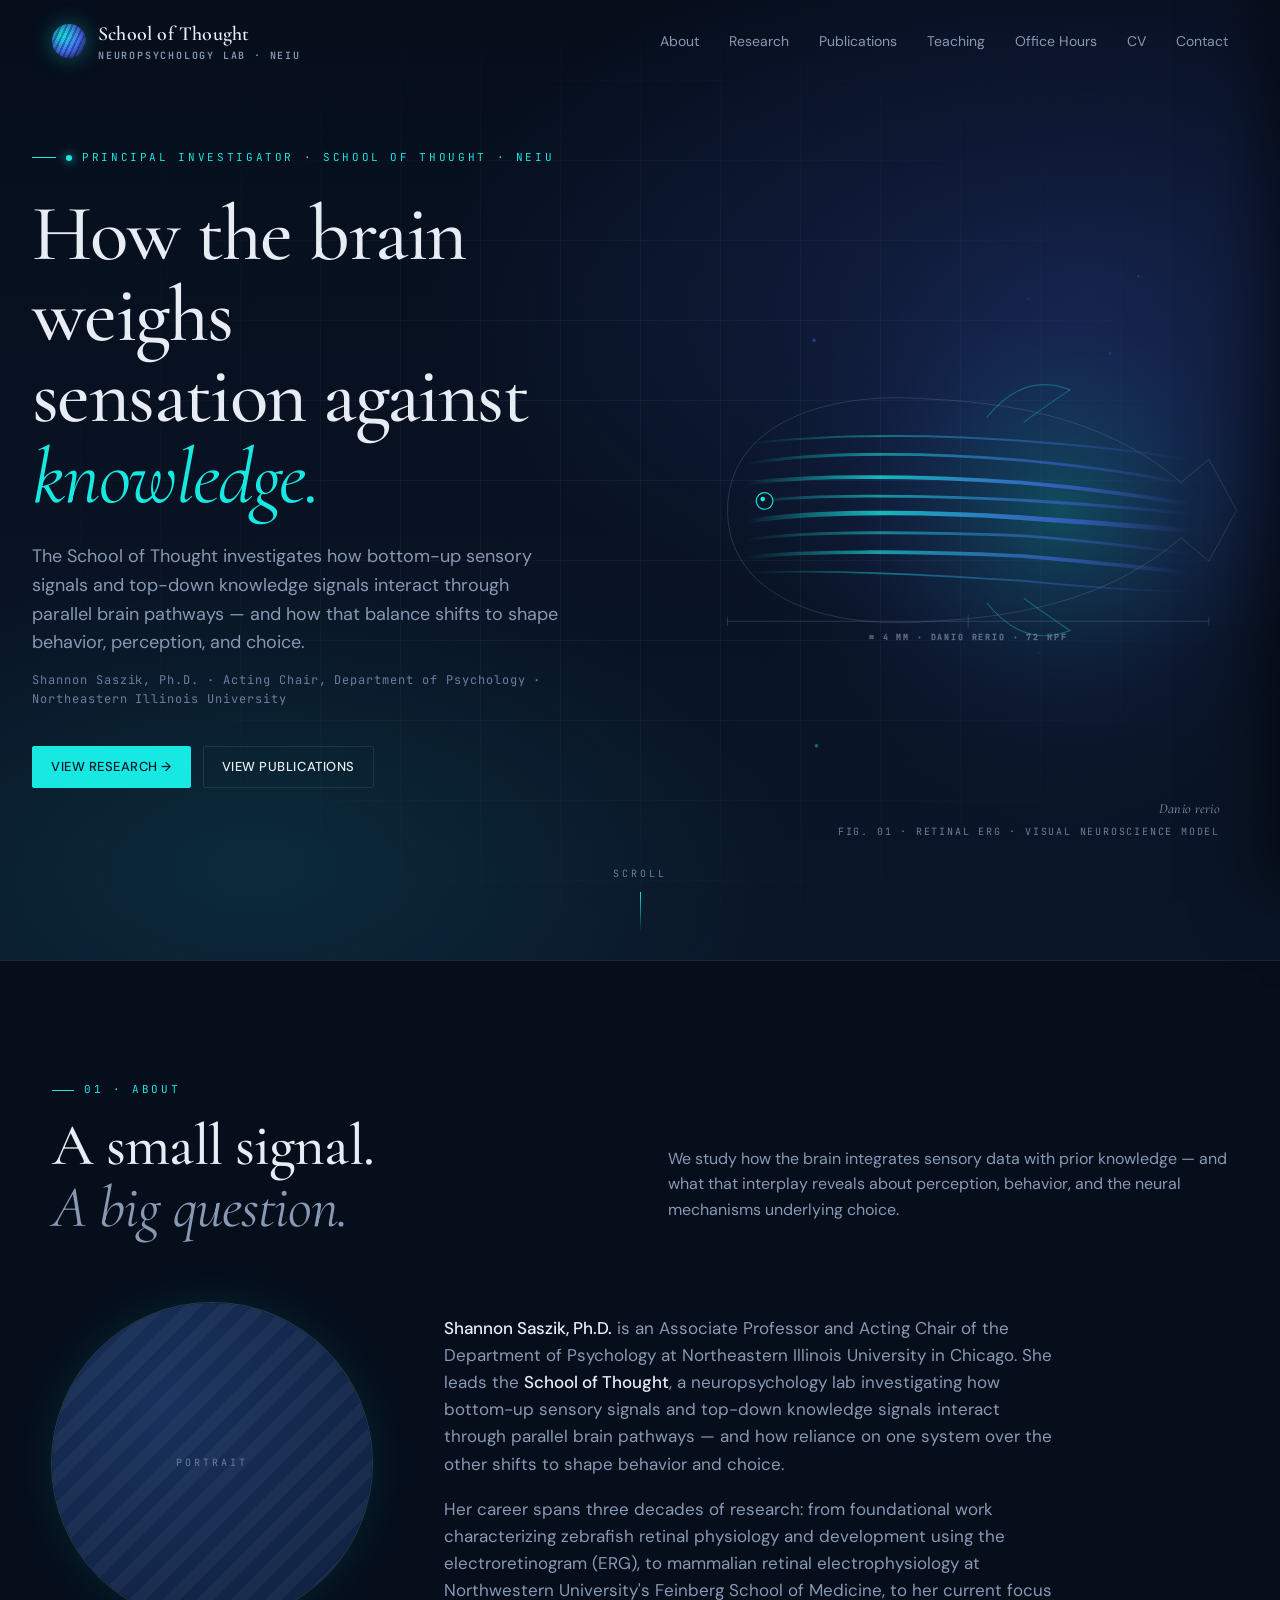
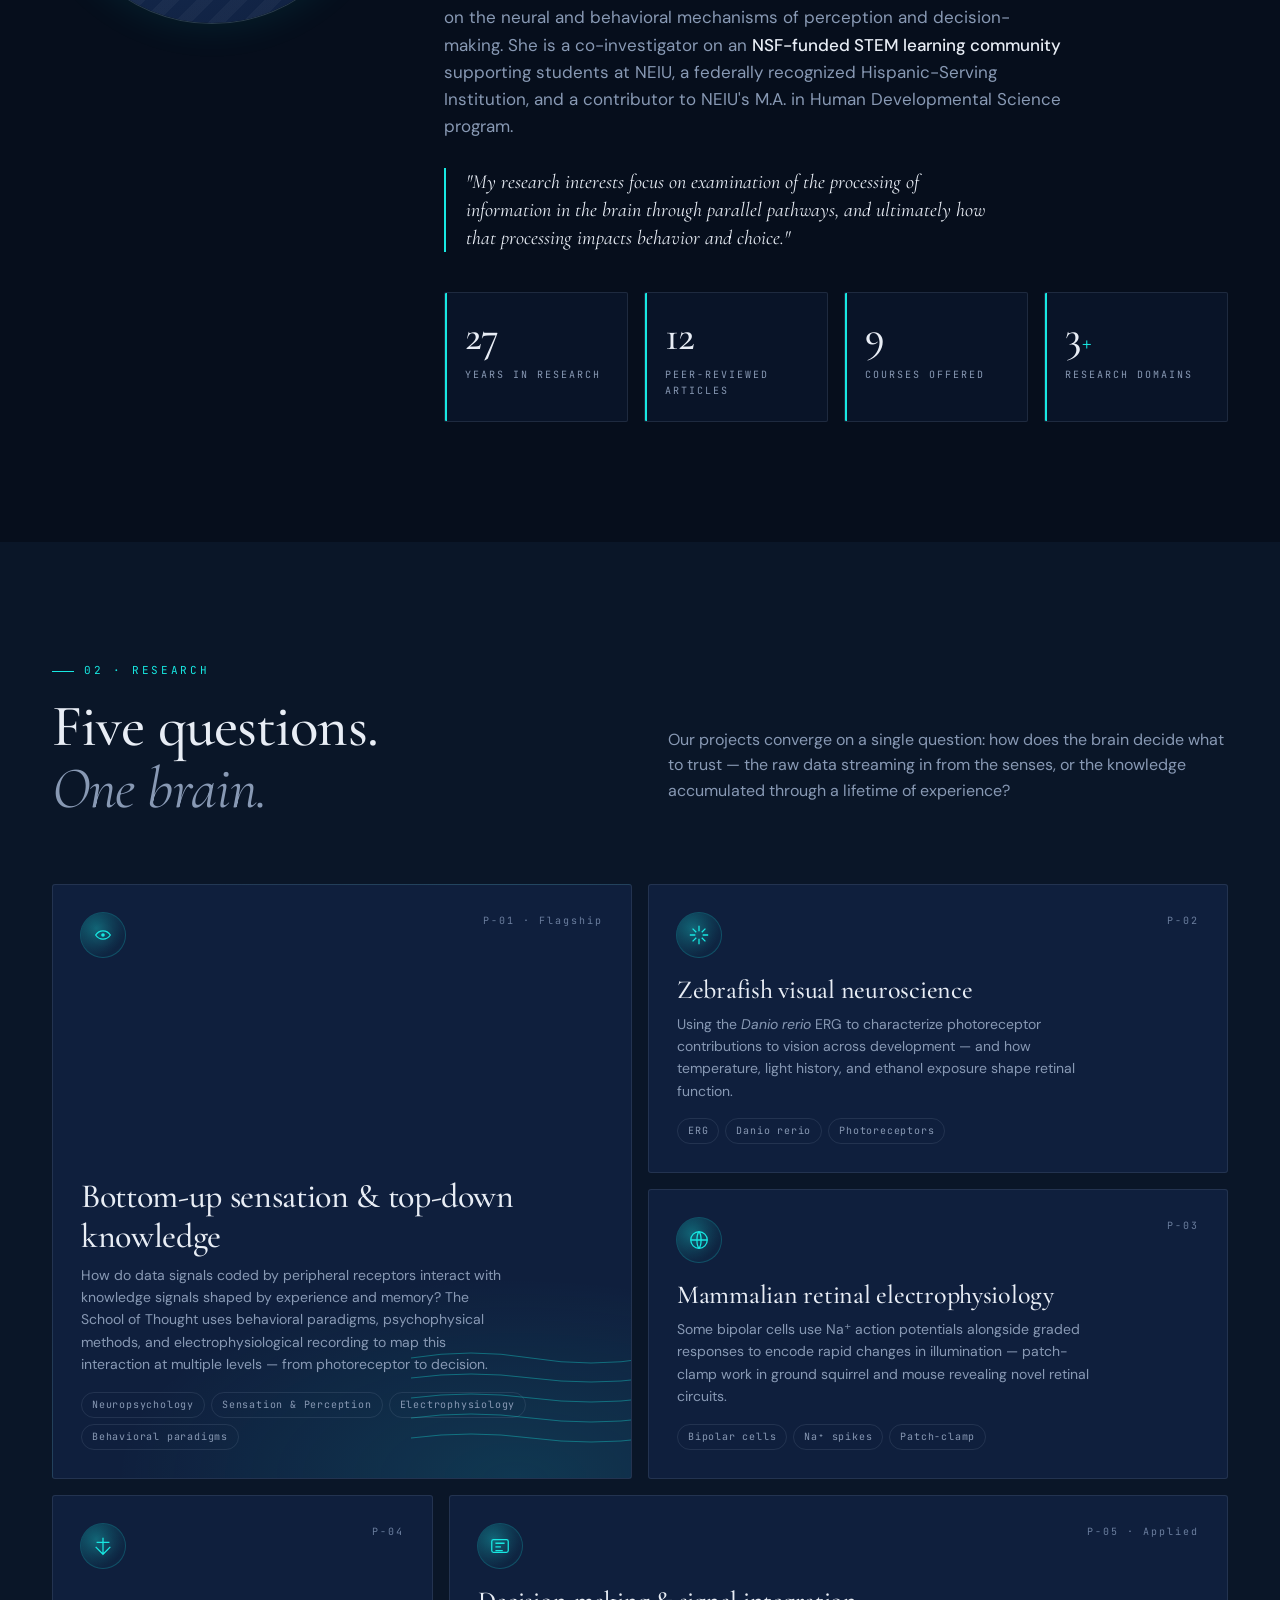
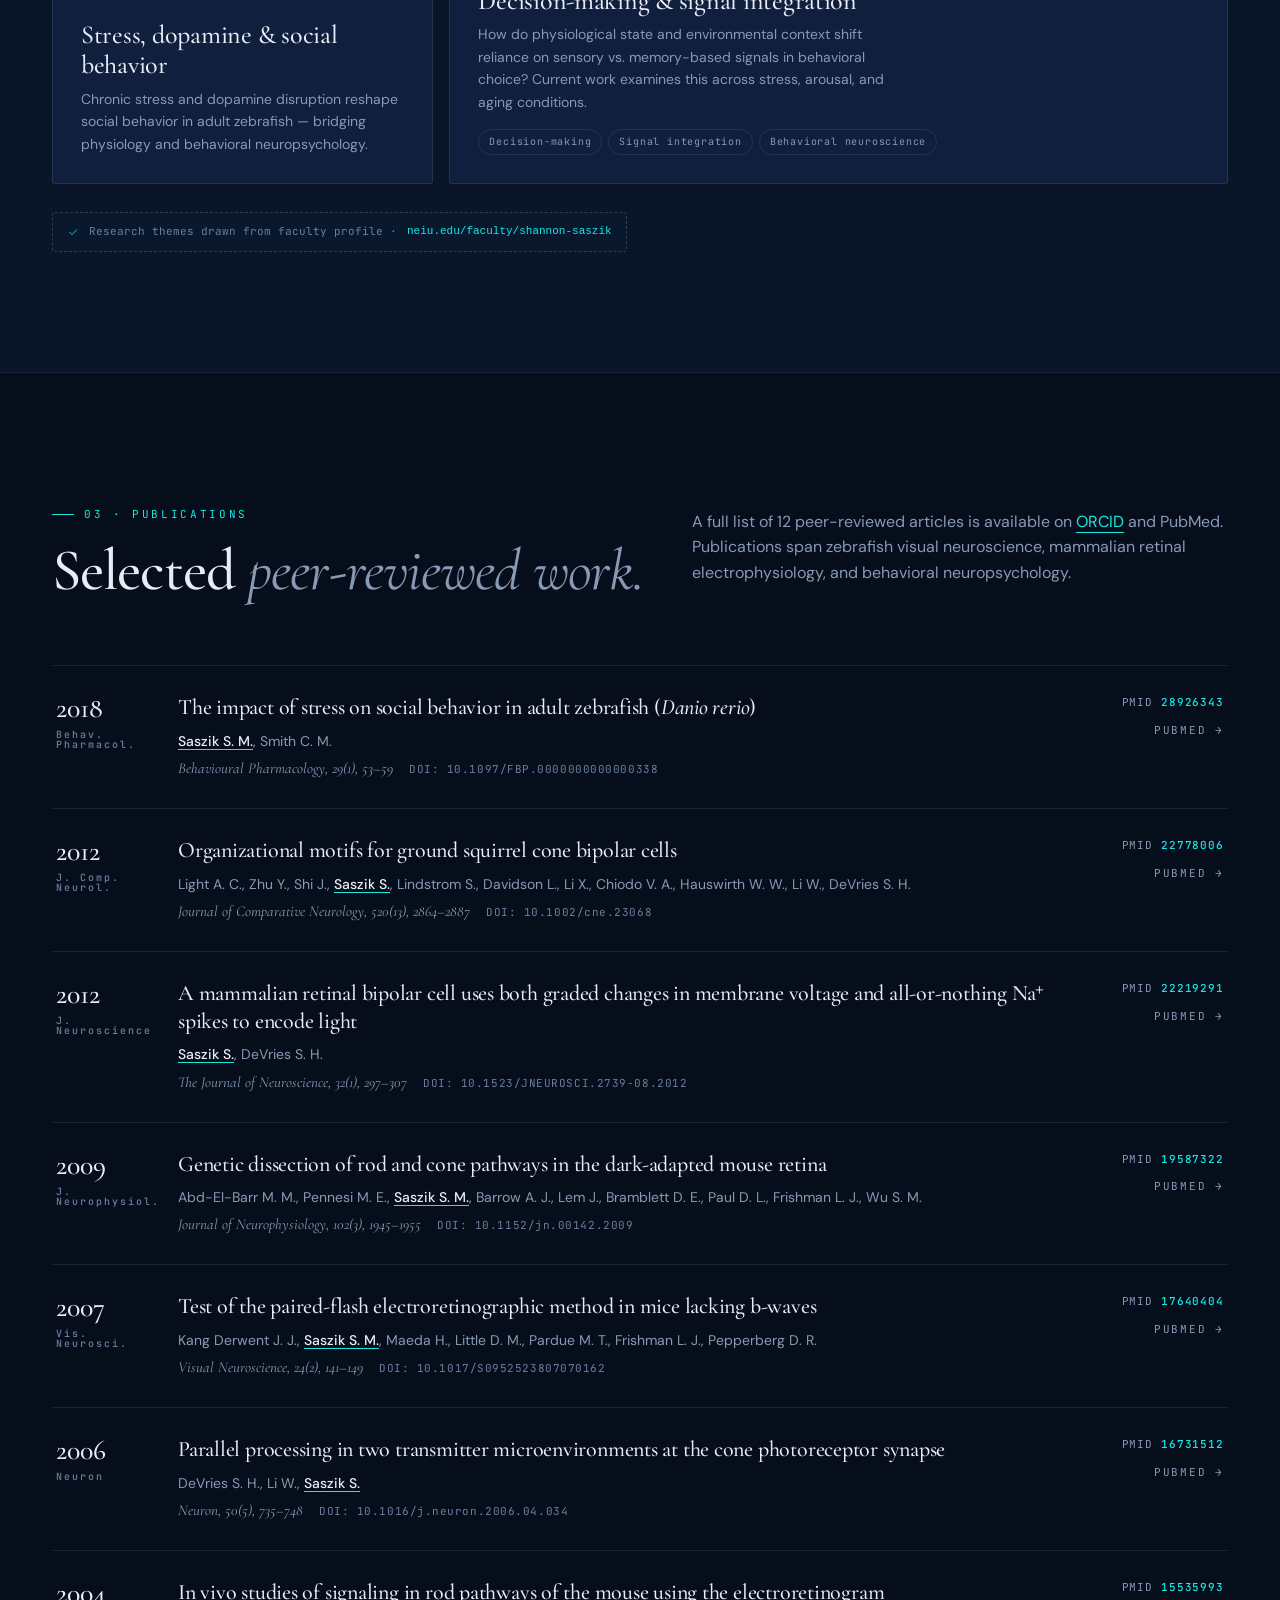
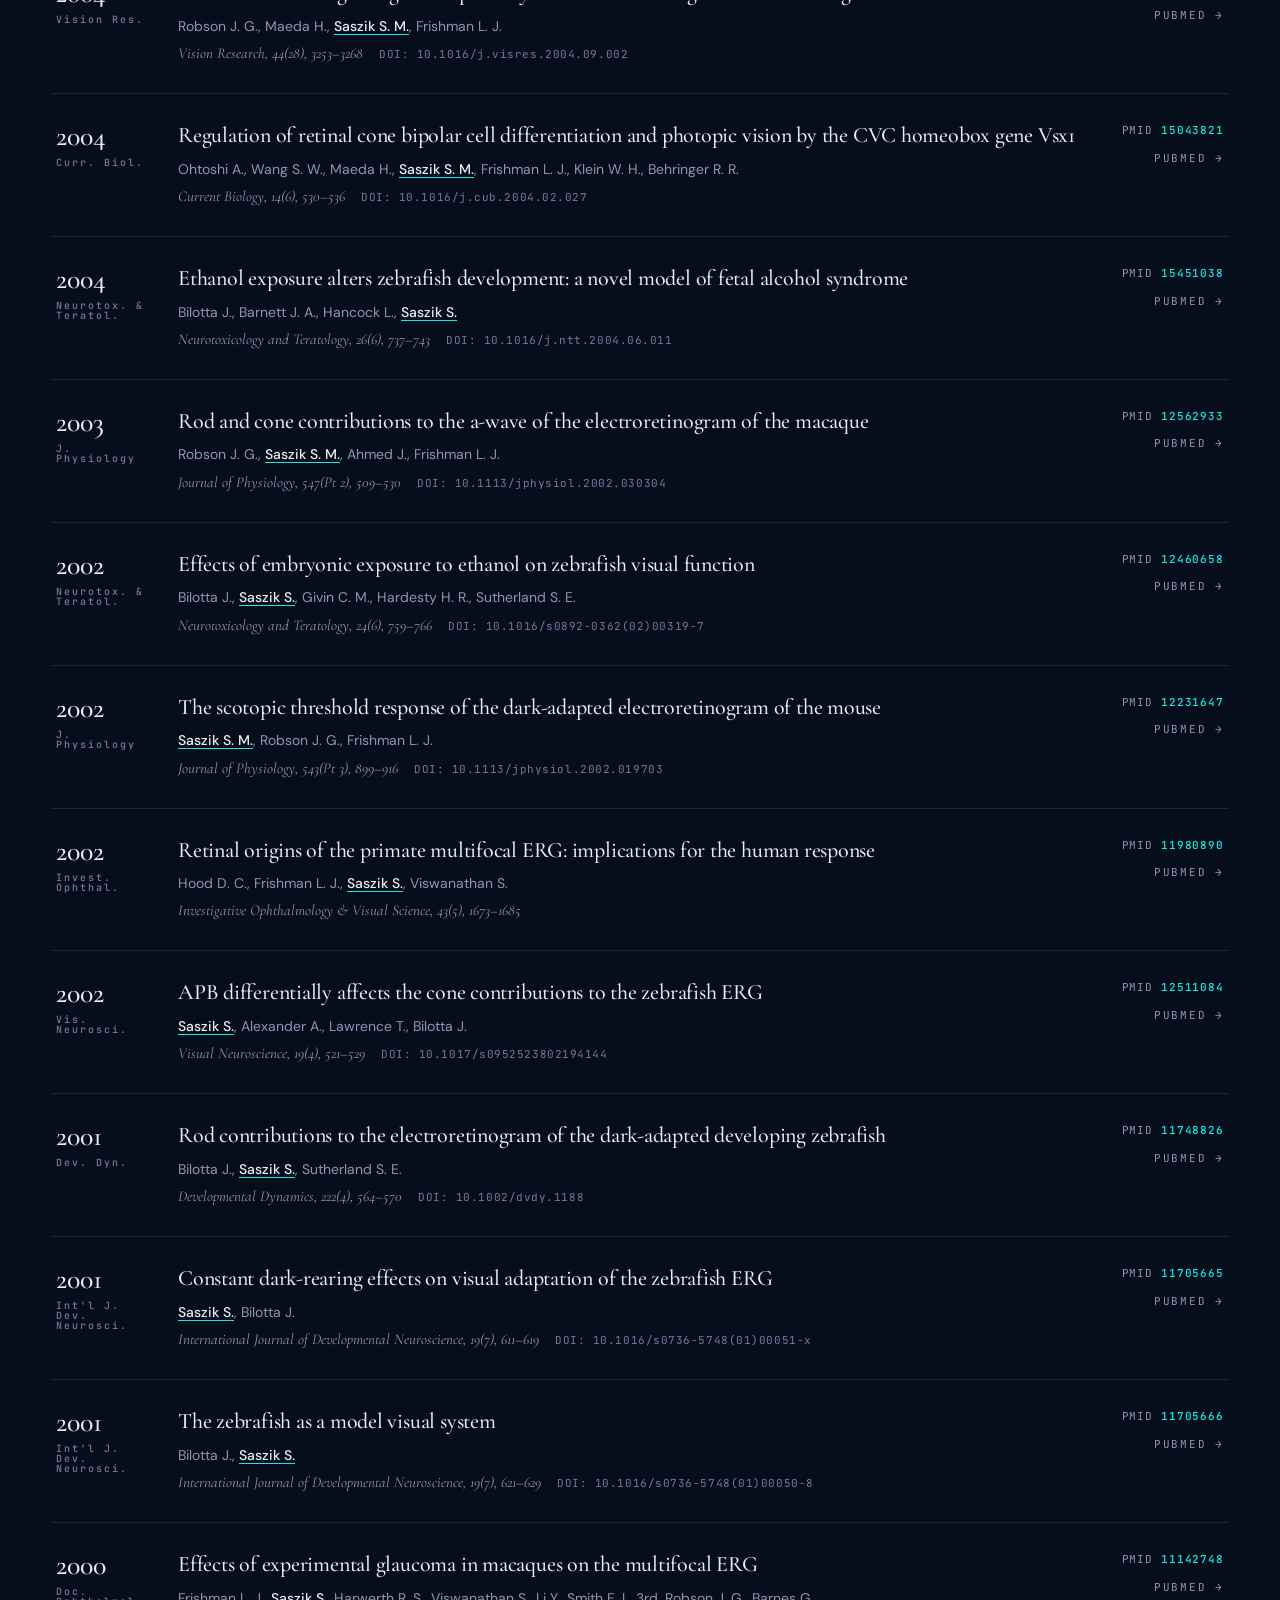
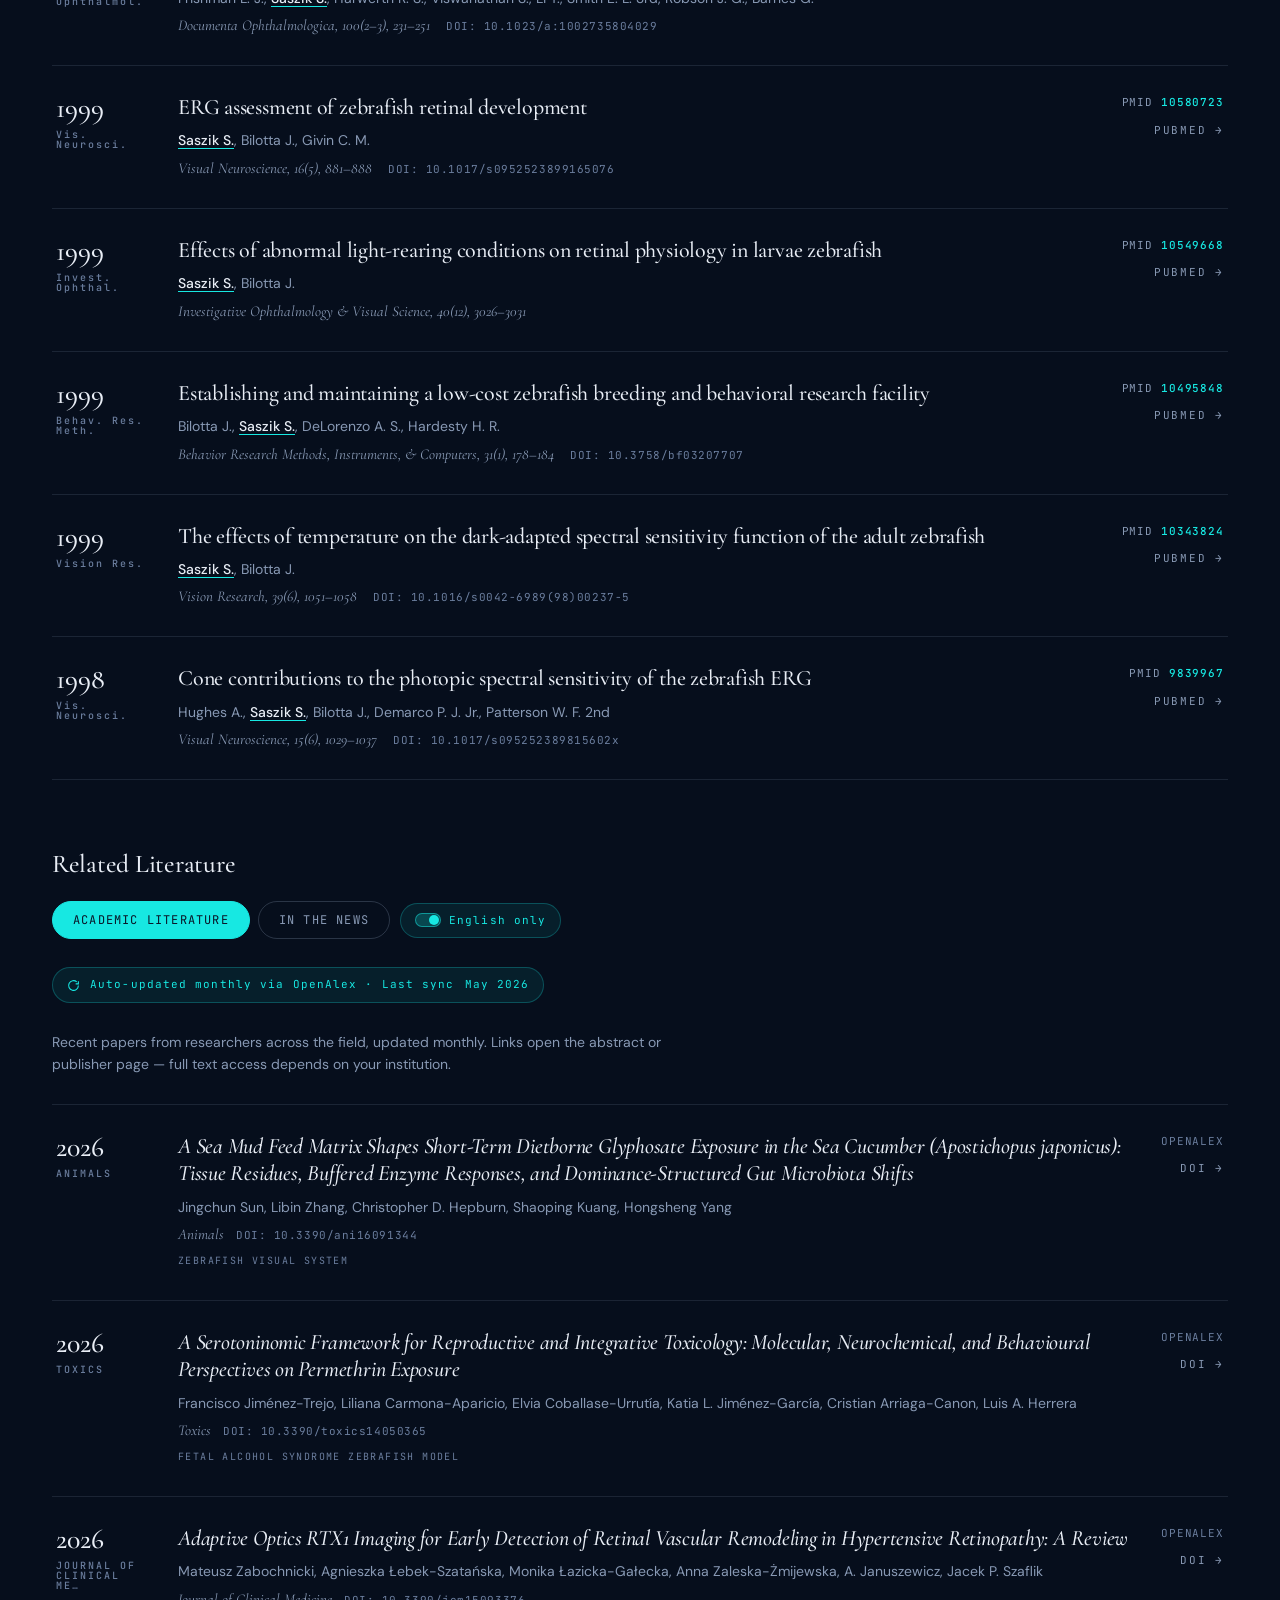
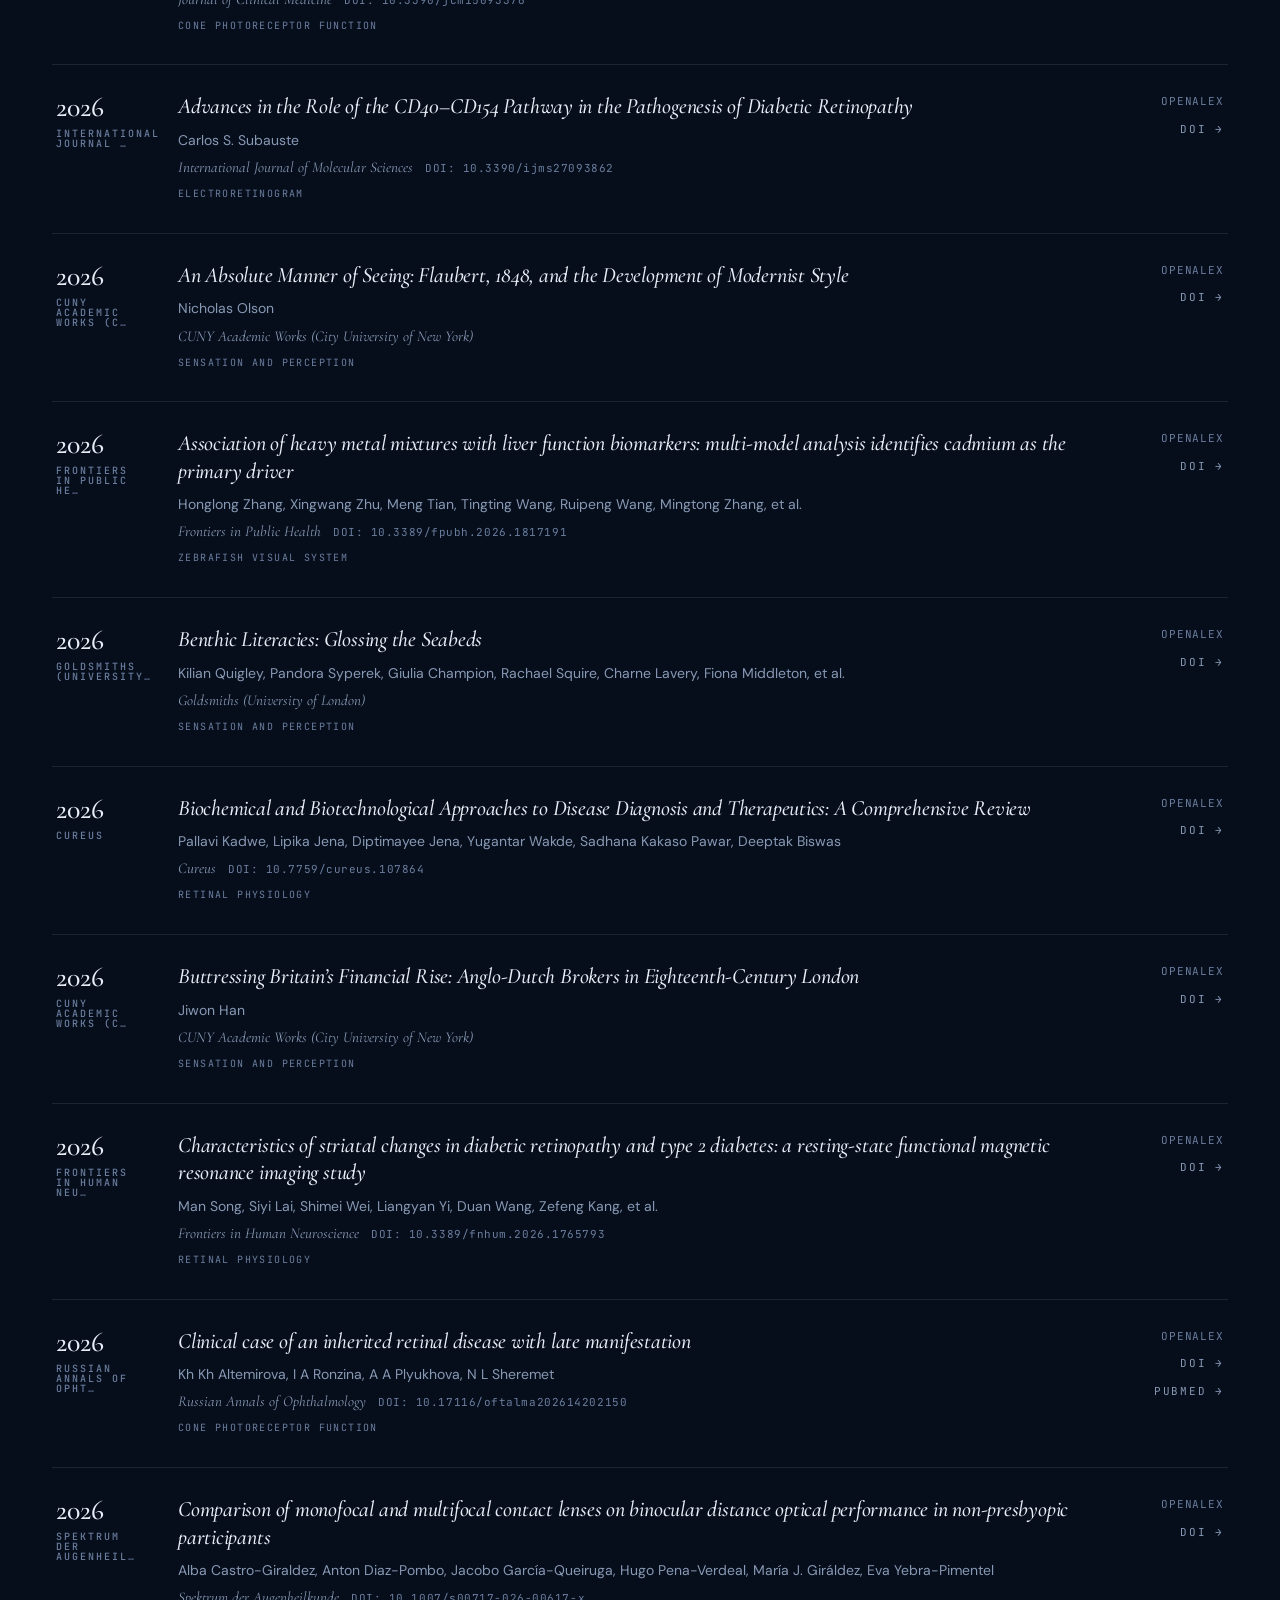
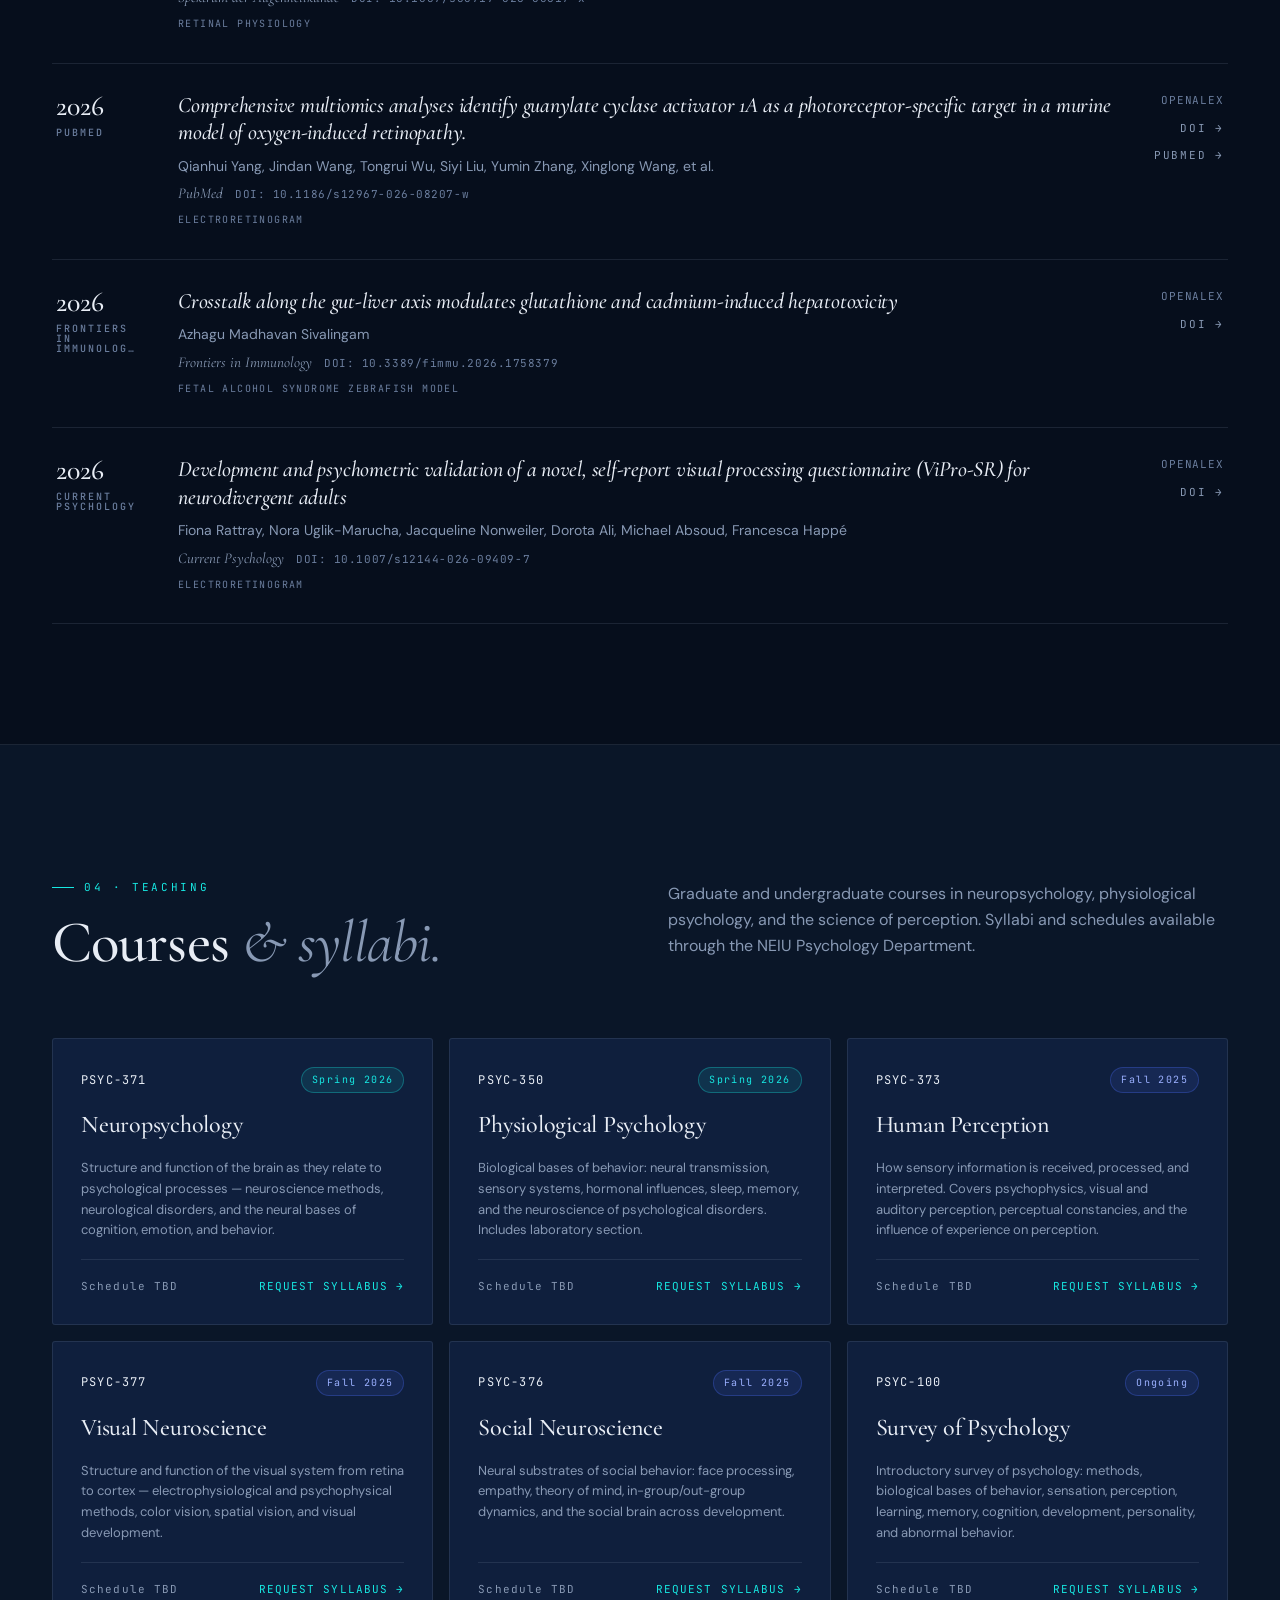
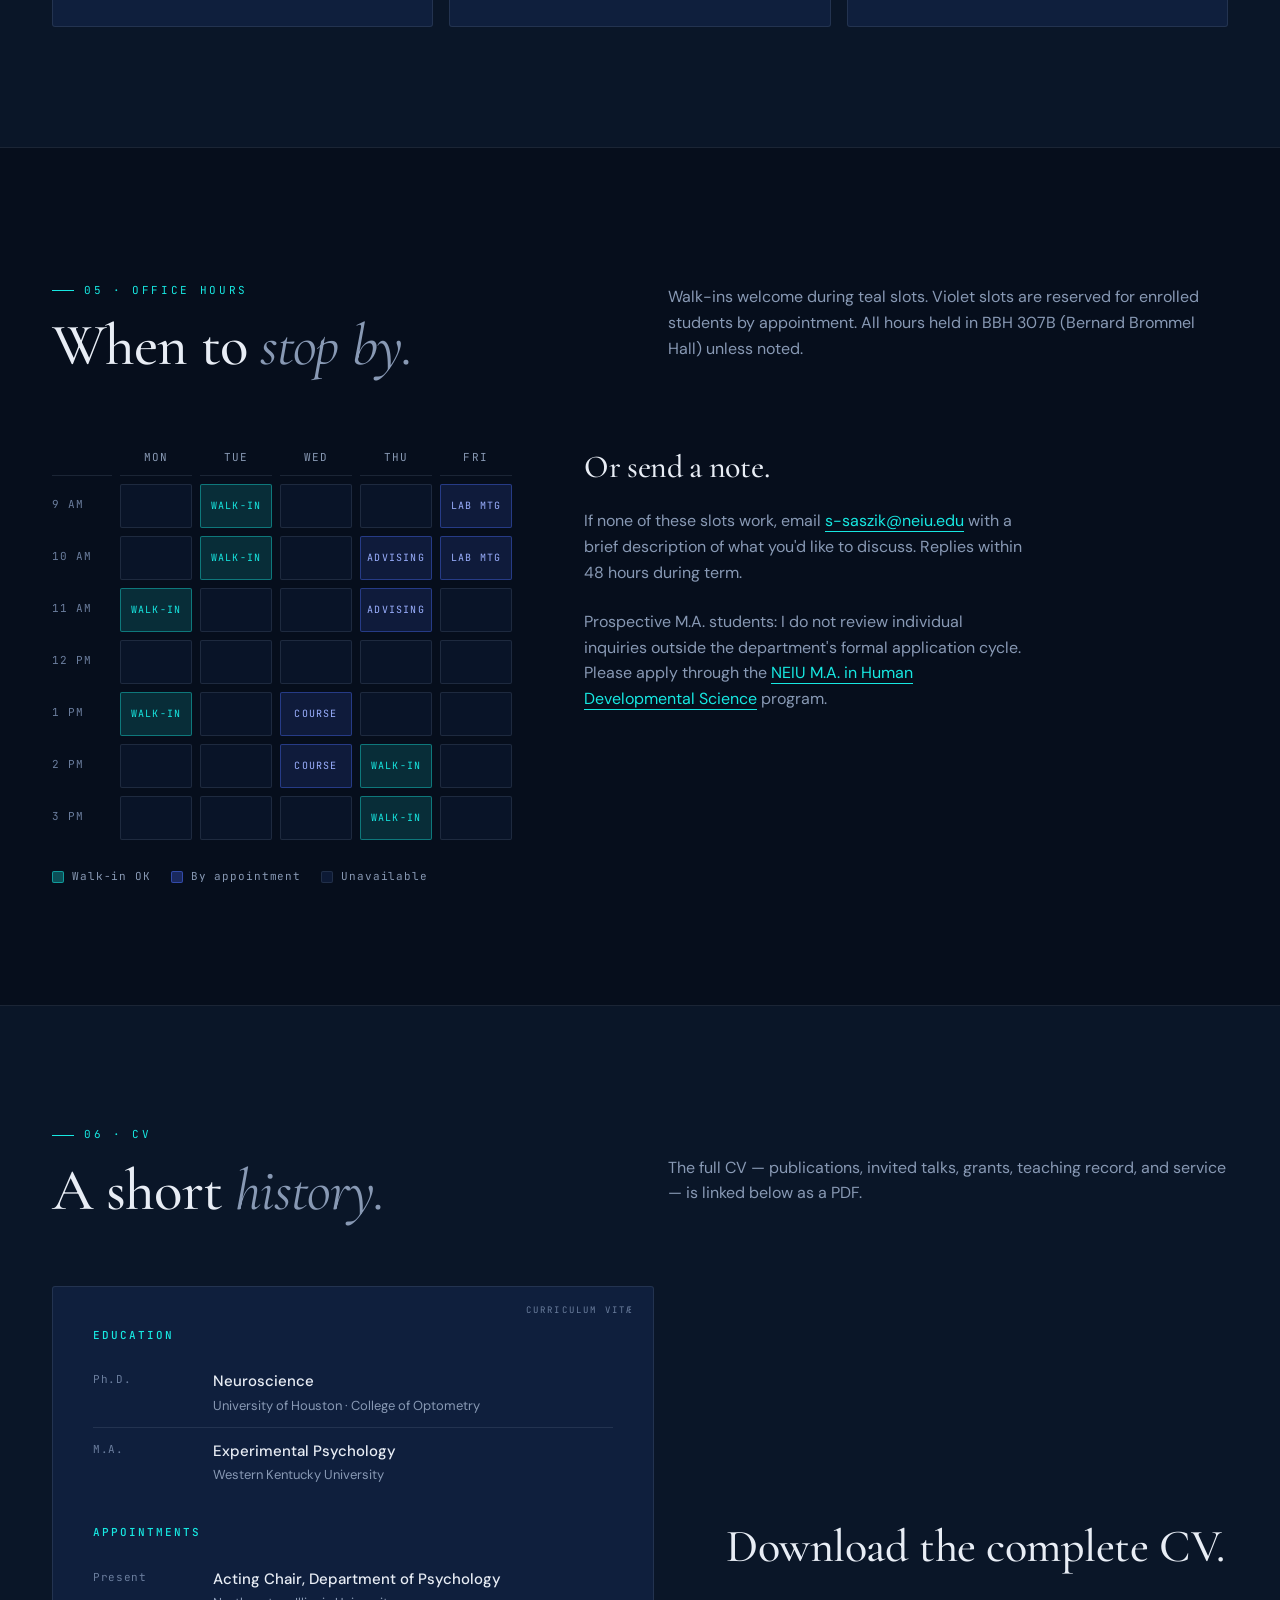
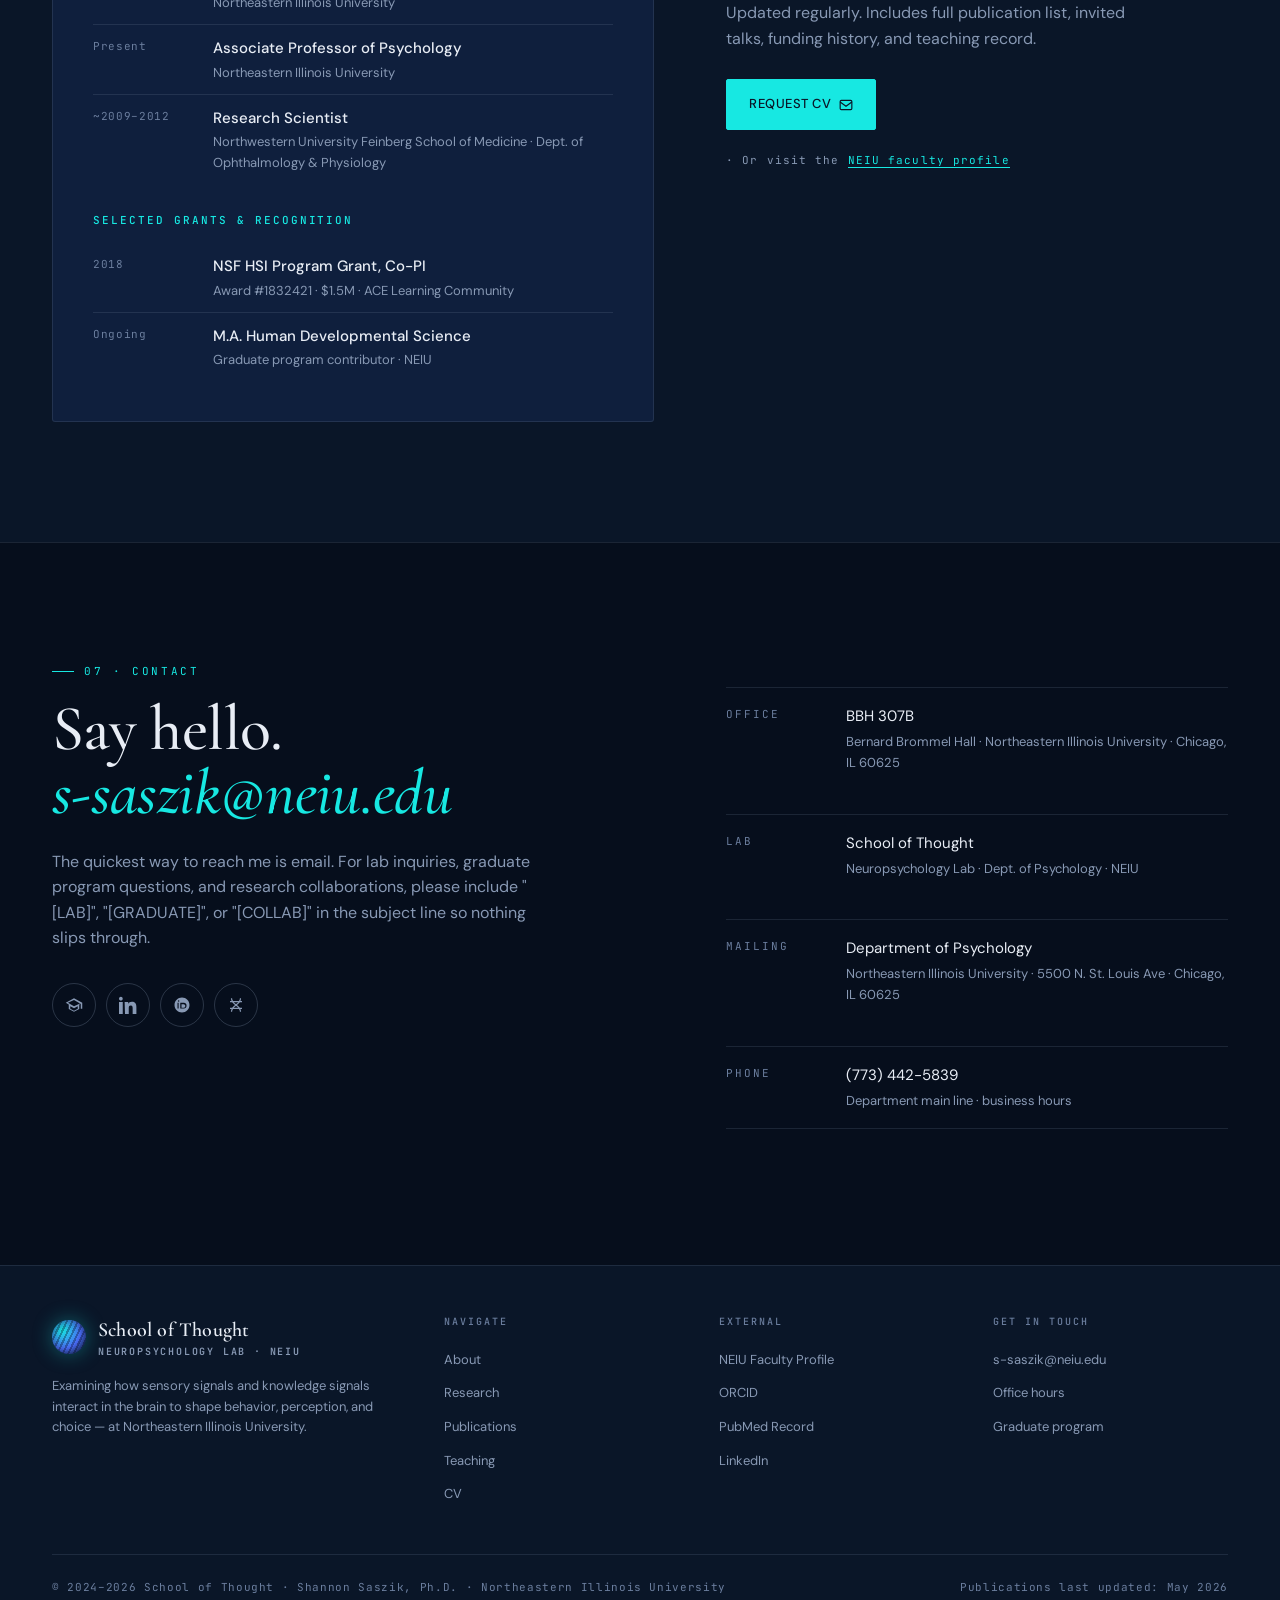
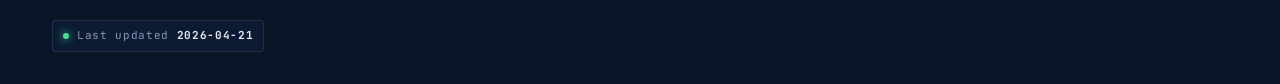
==== commit 14021026: "date change" ====
--- a/index.html
+++ b/index.html
@@ -1499,7 +1499,7 @@
         <a href="#publications" class="btn ghost">View Publications</a>
       </div>
       <div class="hero-meta reveal d4">
-        <p>Est. 1998<strong>27 years of research</strong></p>
+        <p>Est. 2009<strong>27 years of research</strong></p>
         <p>Publications<strong>12 peer-reviewed</strong></p>
         <p>Funded by<strong>NSF · NEIU</strong></p>
       </div>
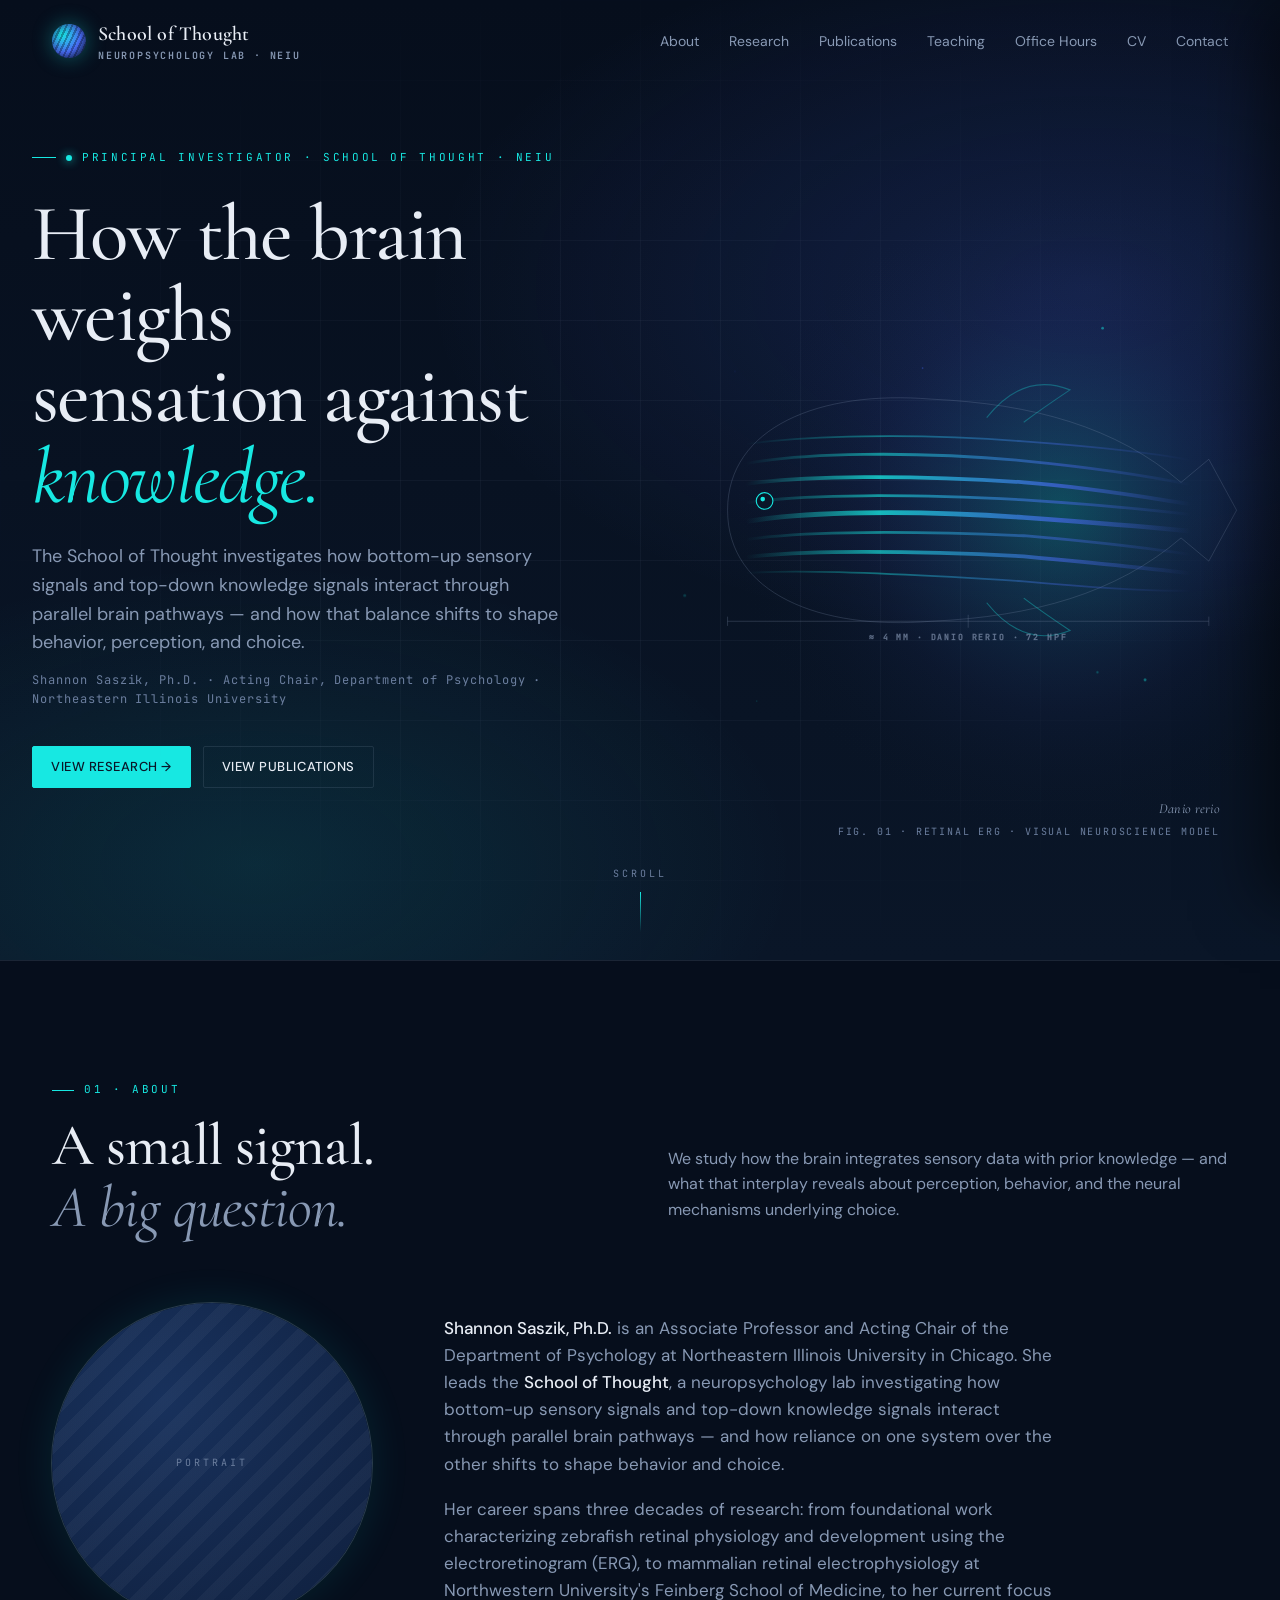
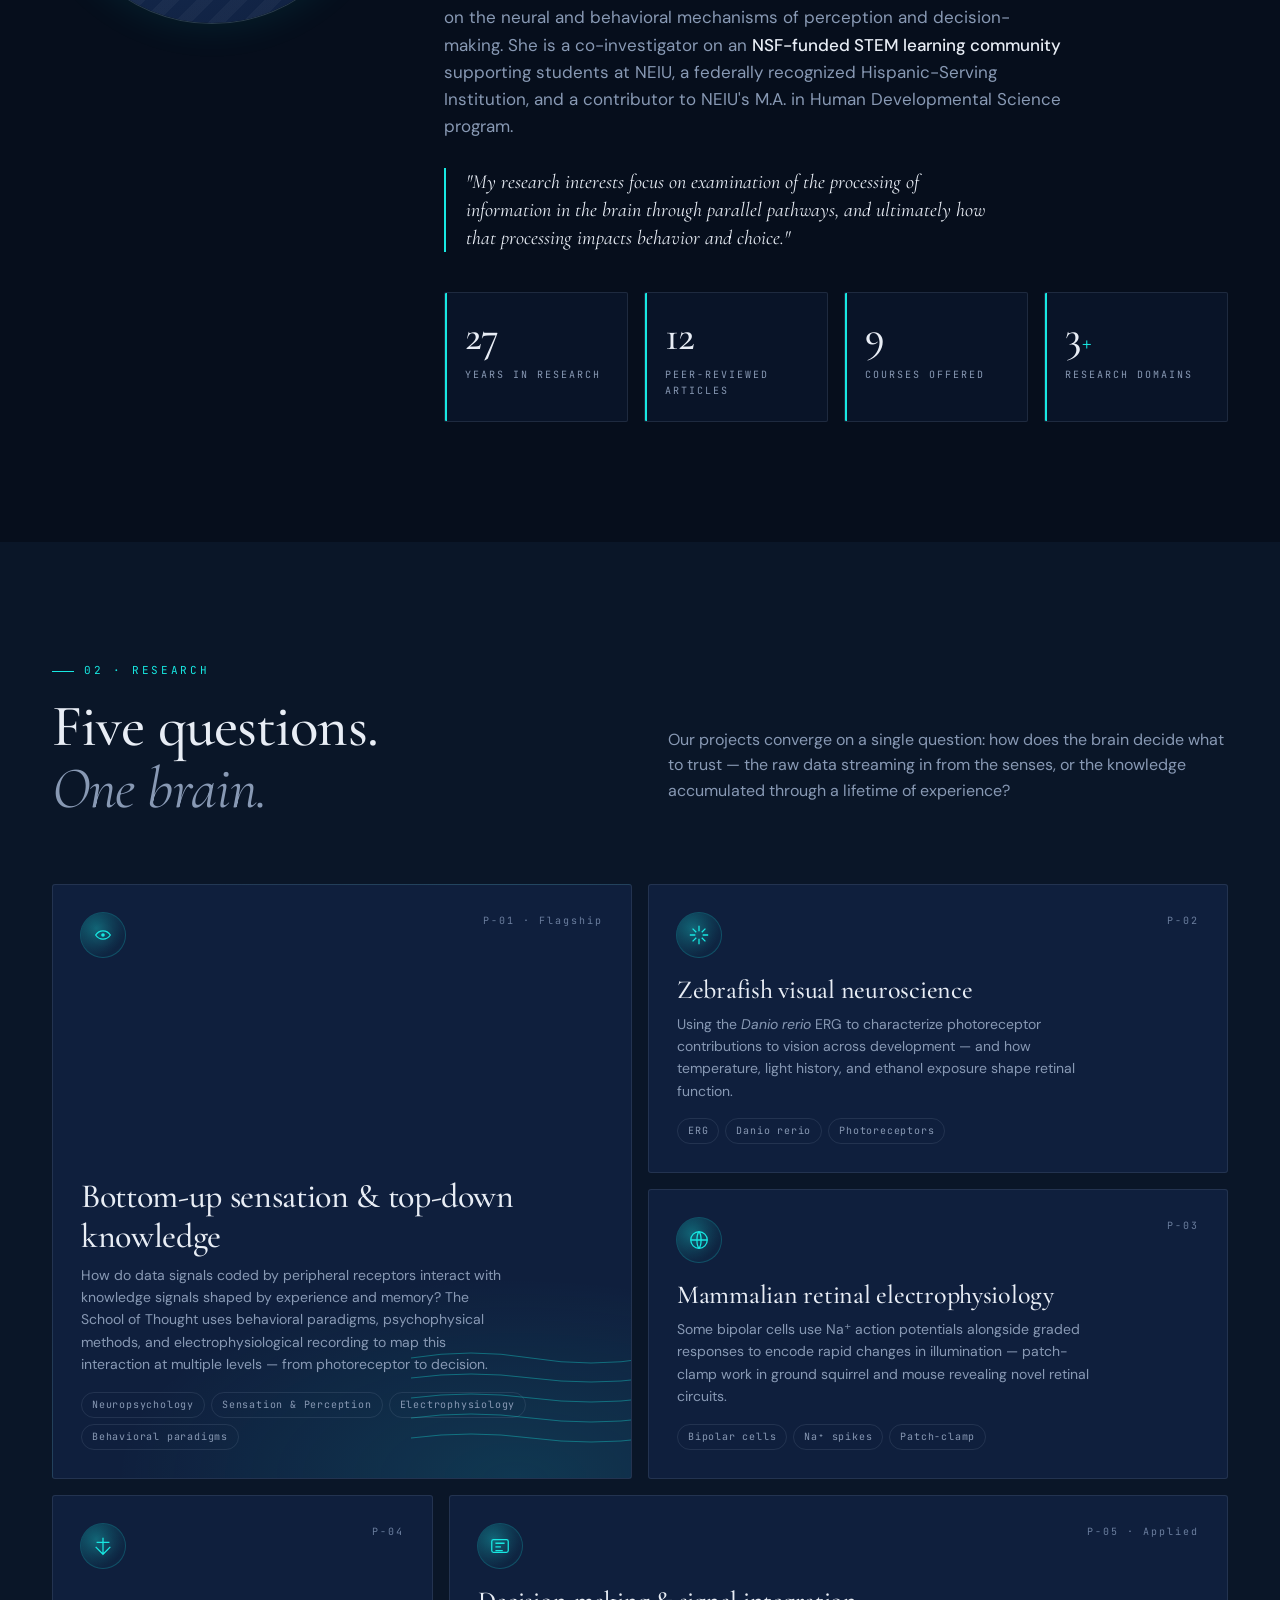
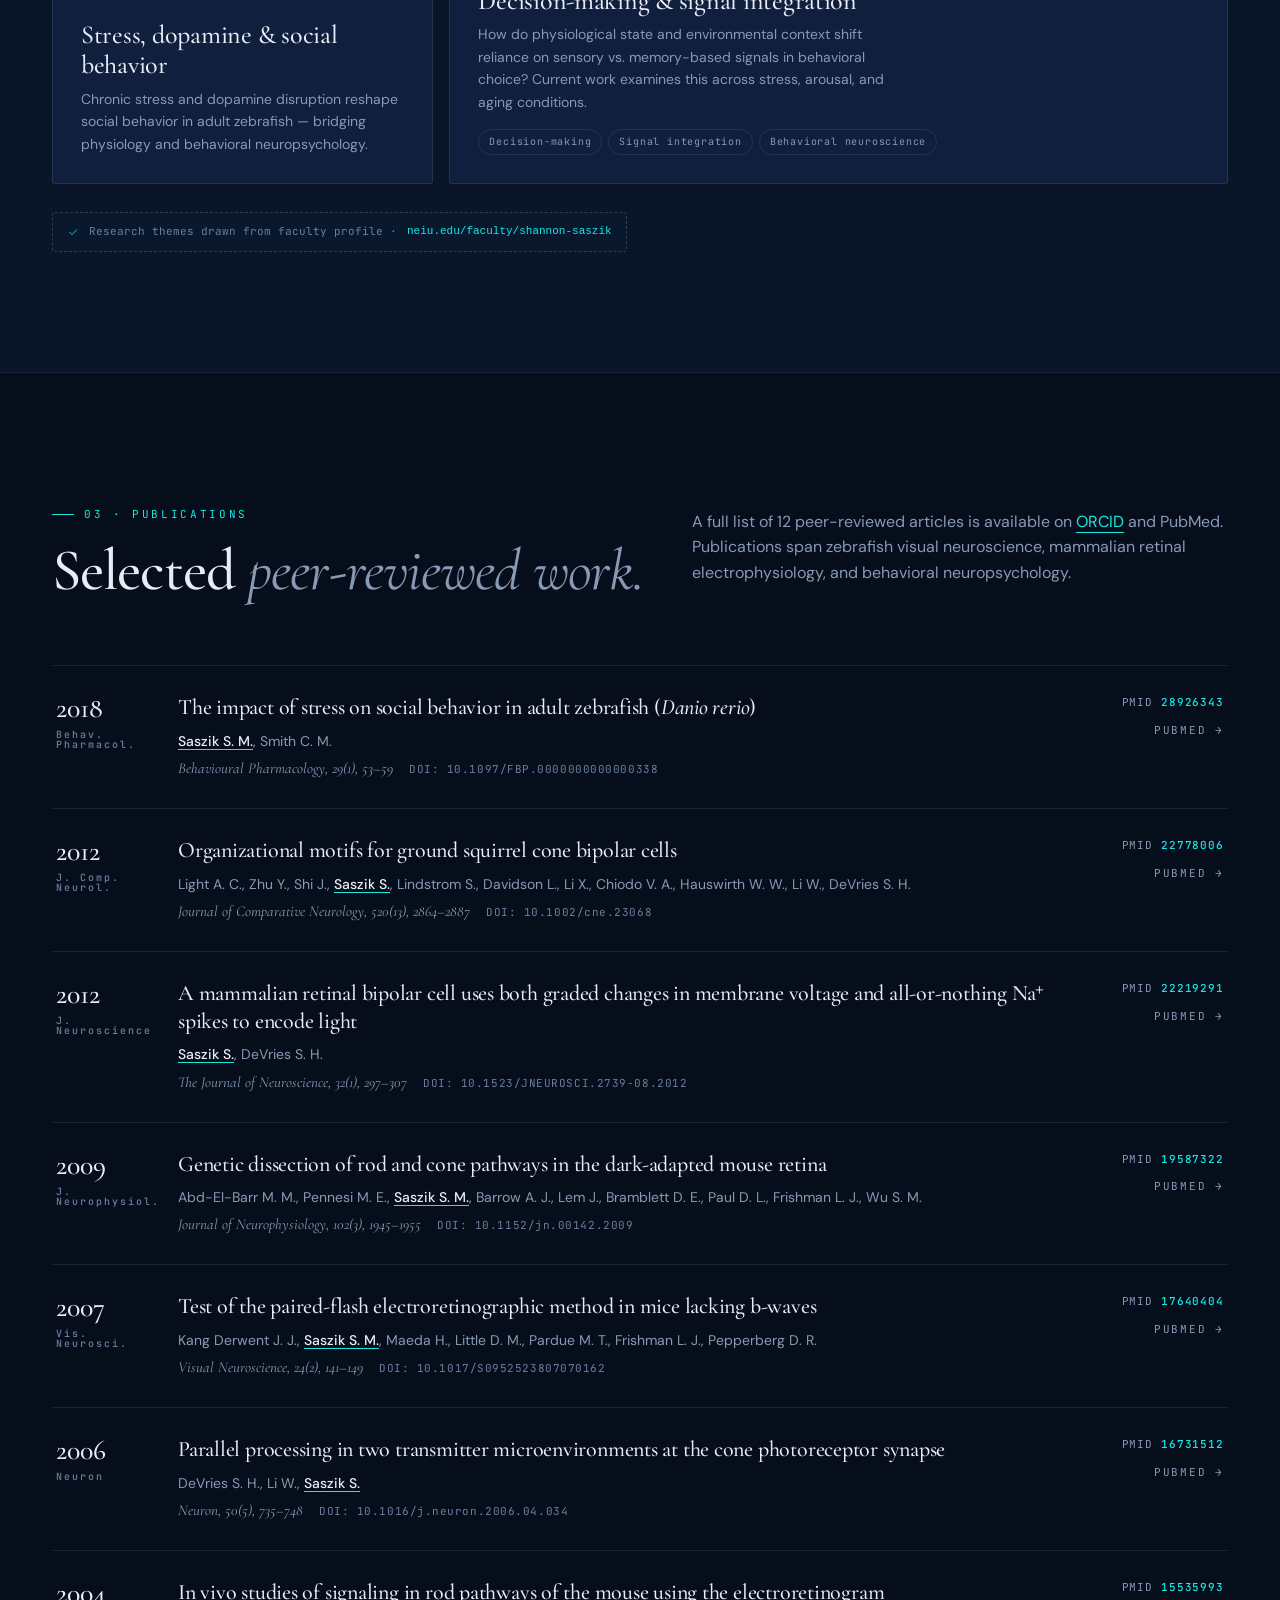
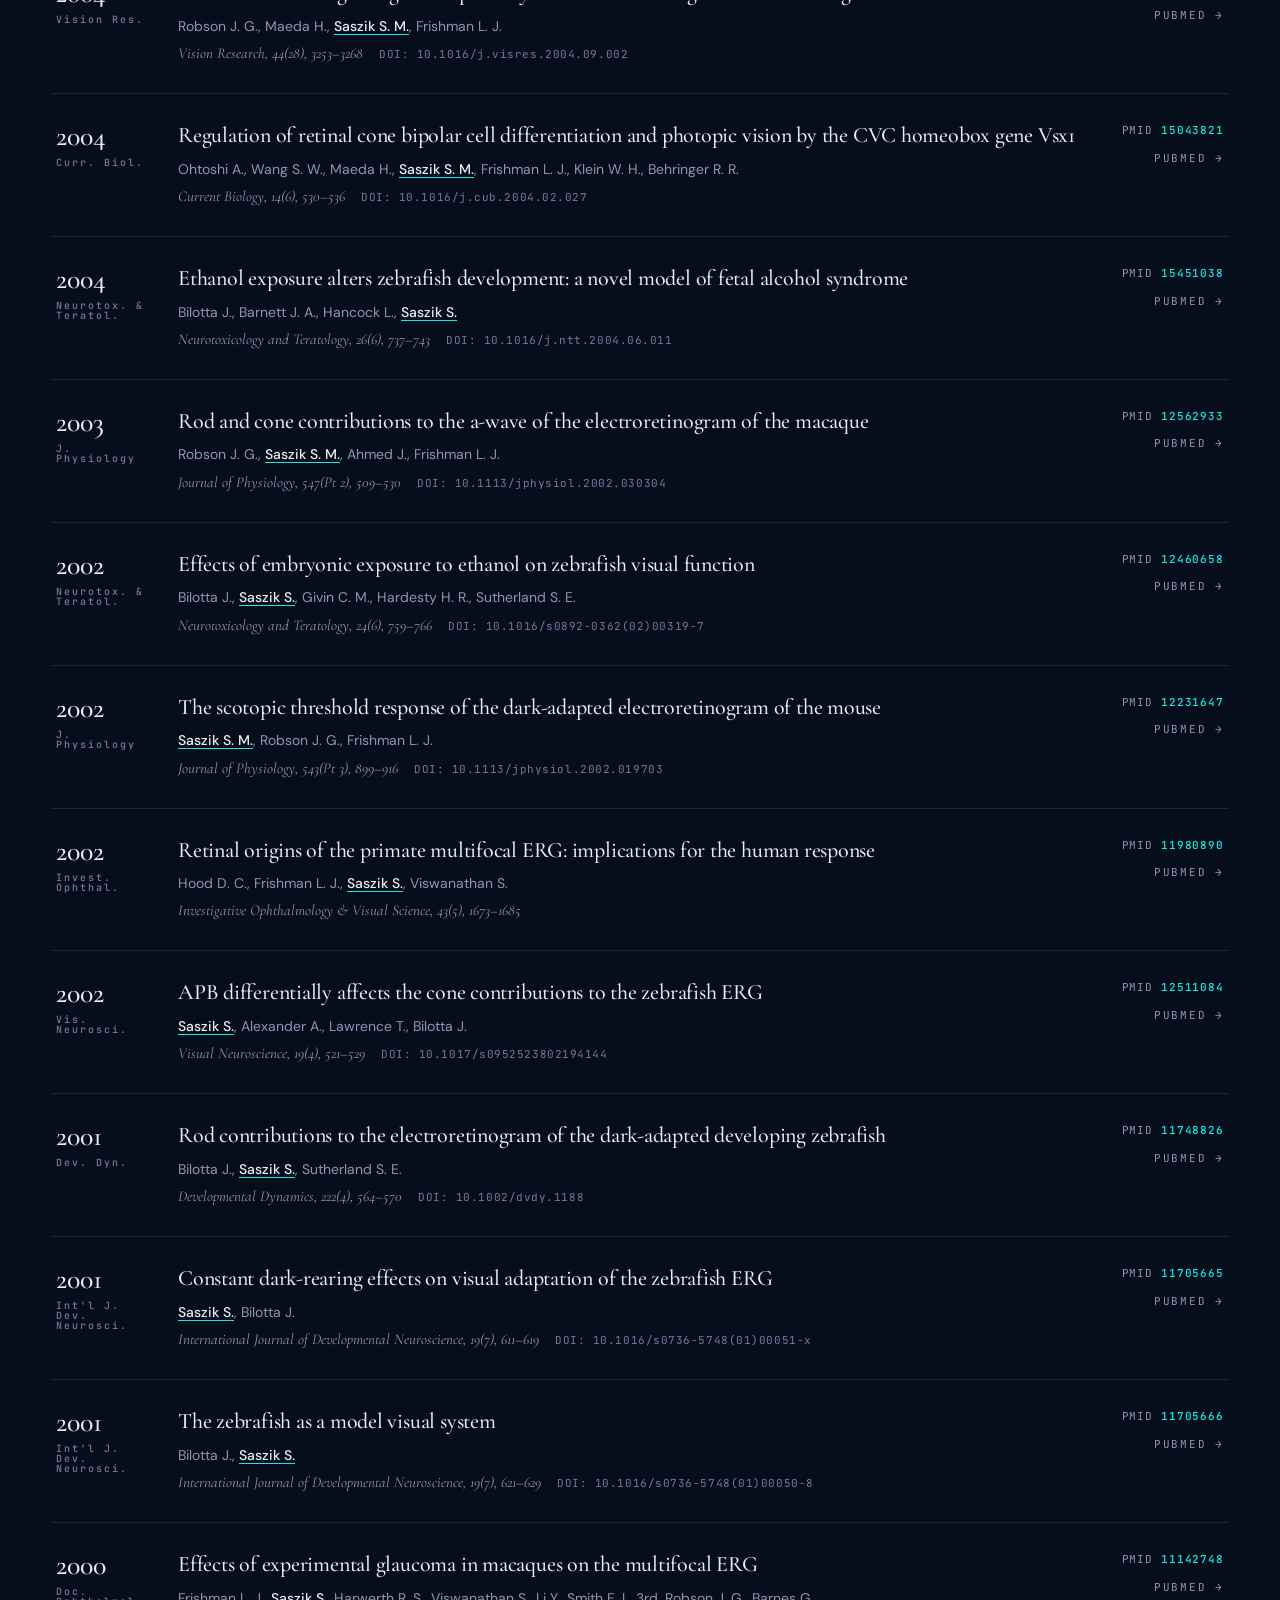
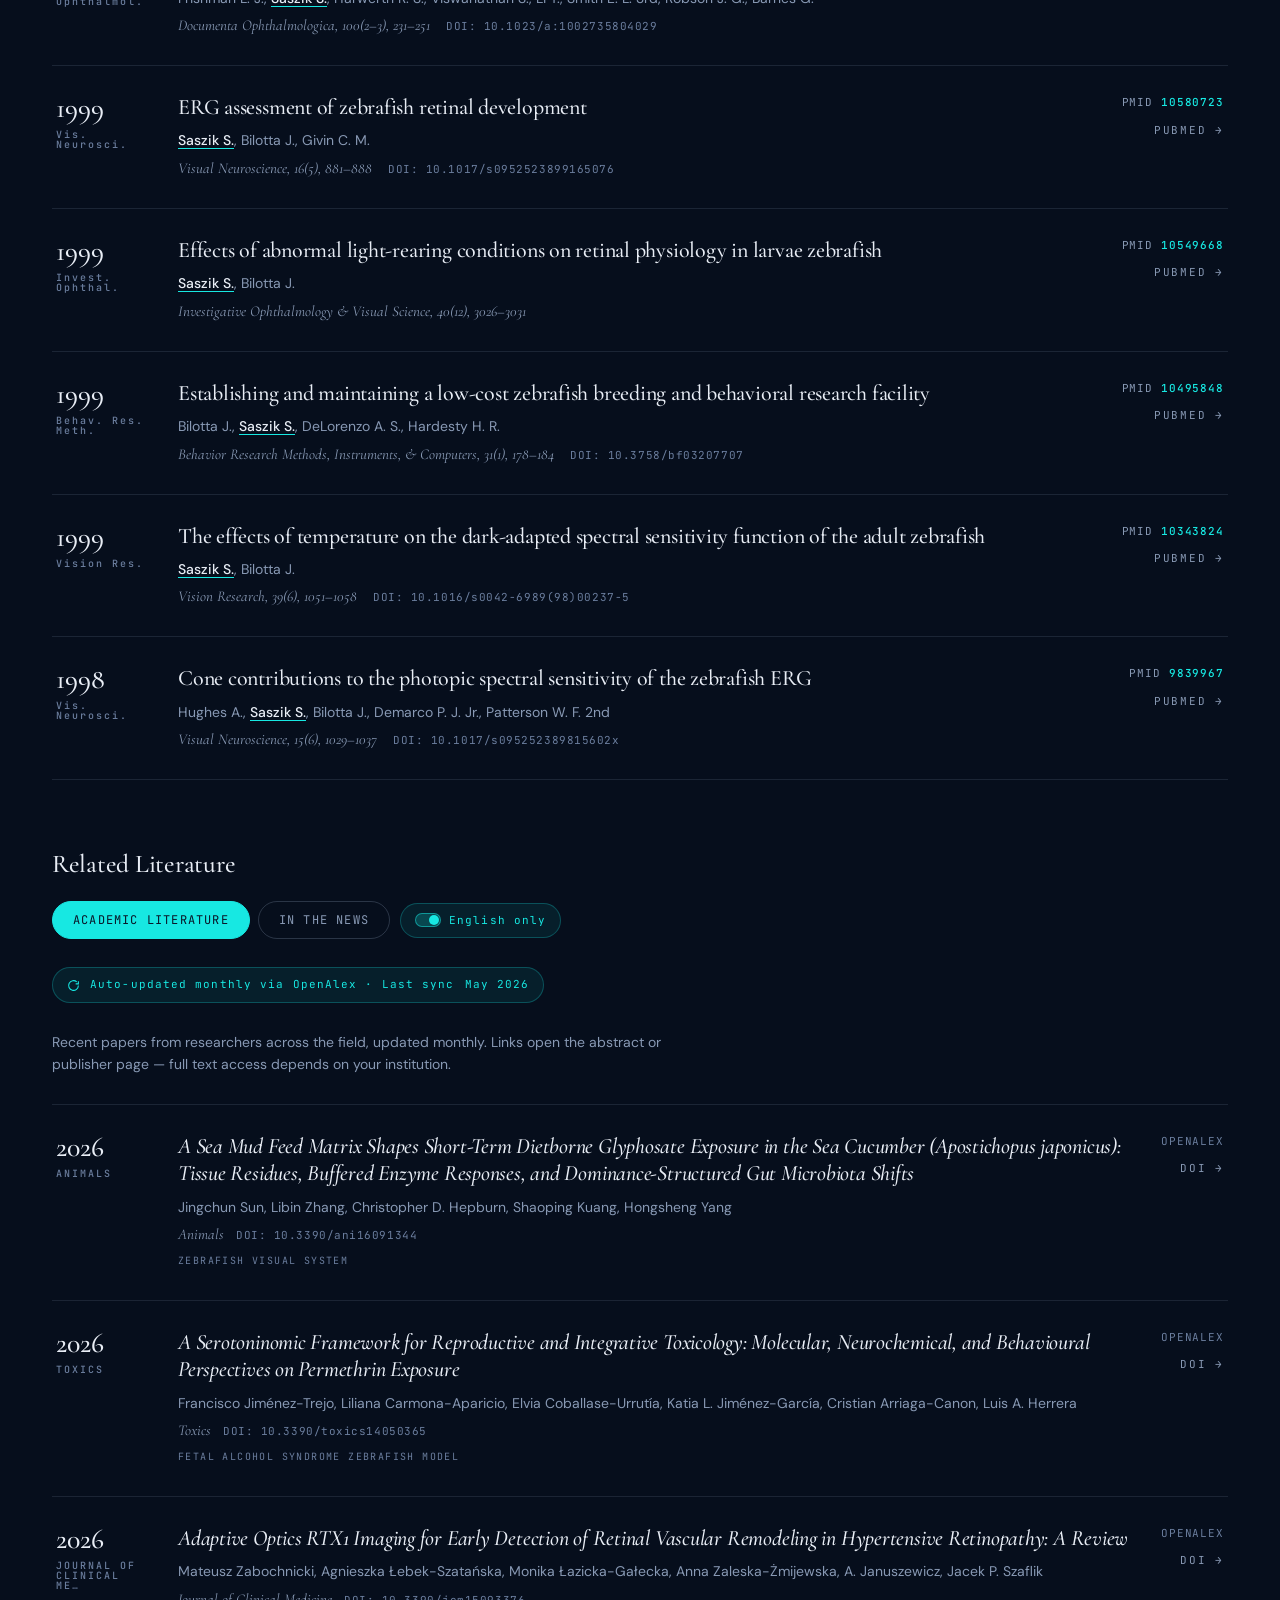
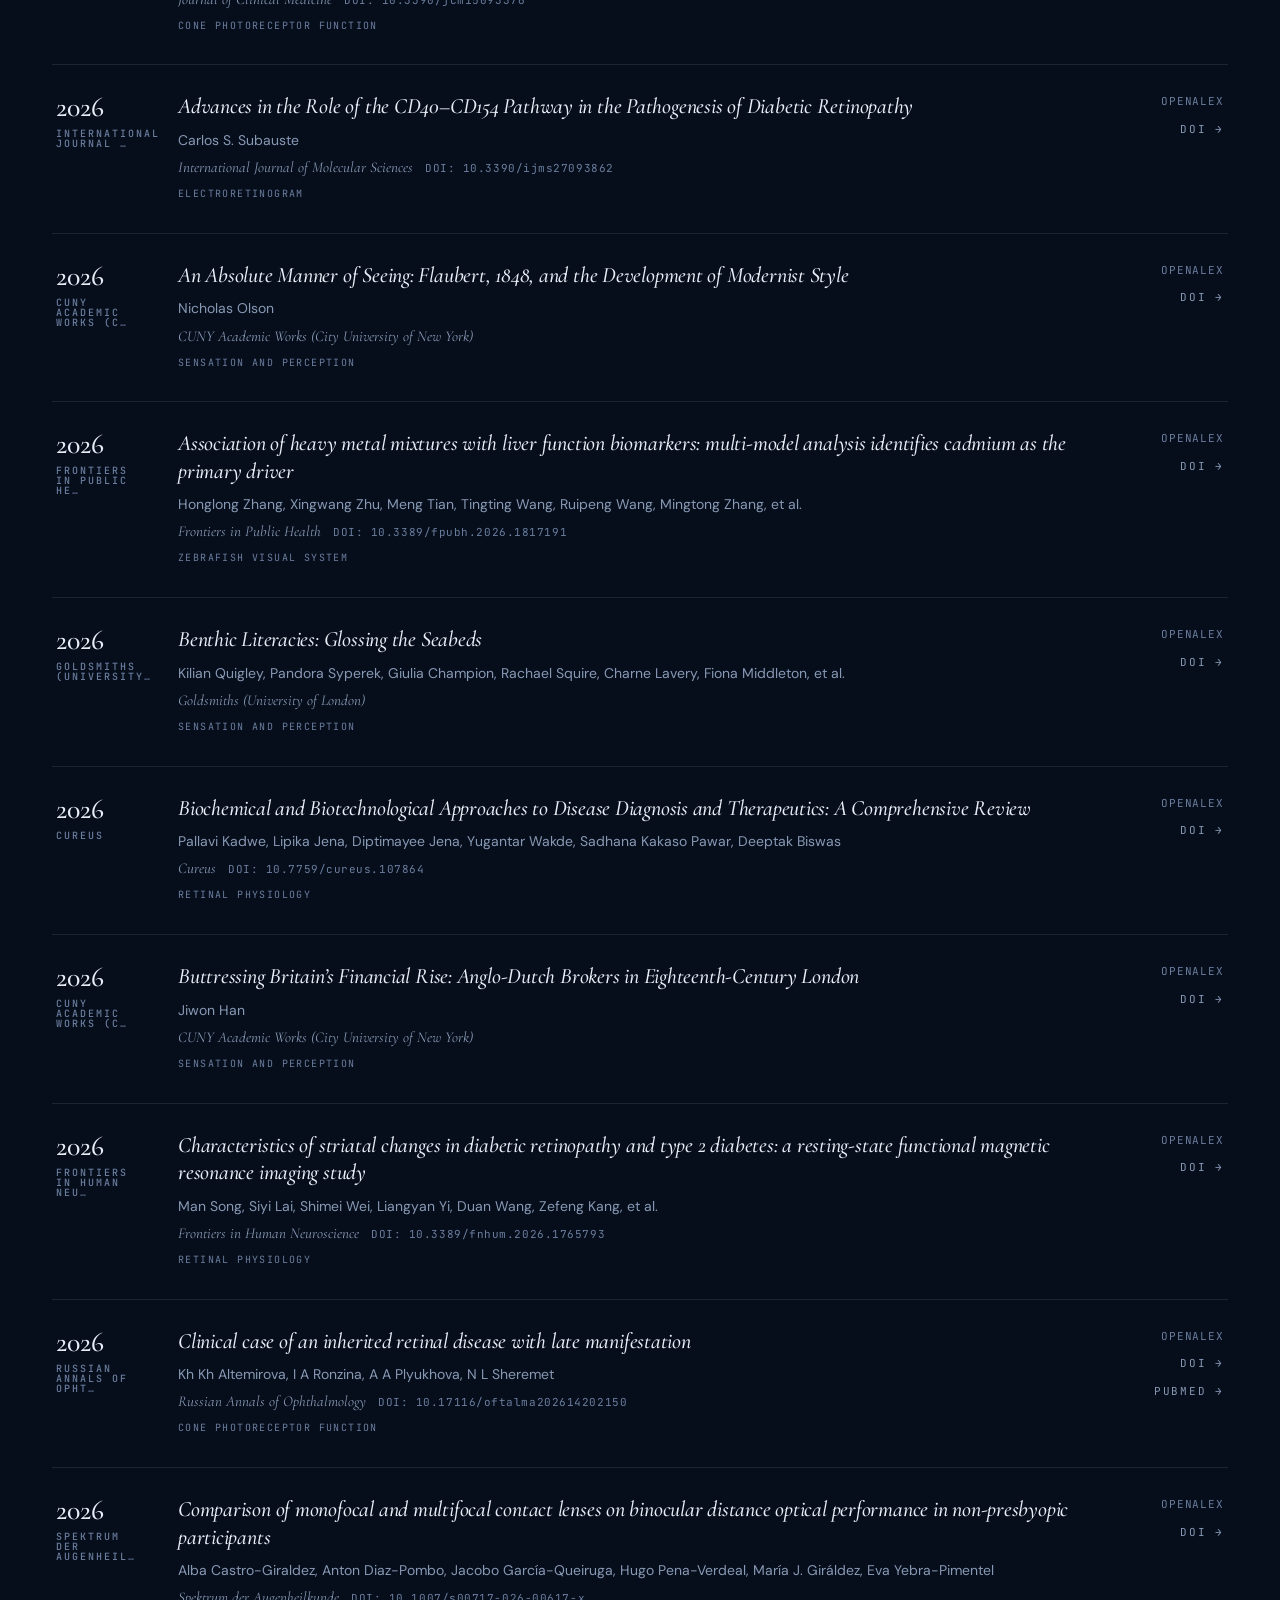
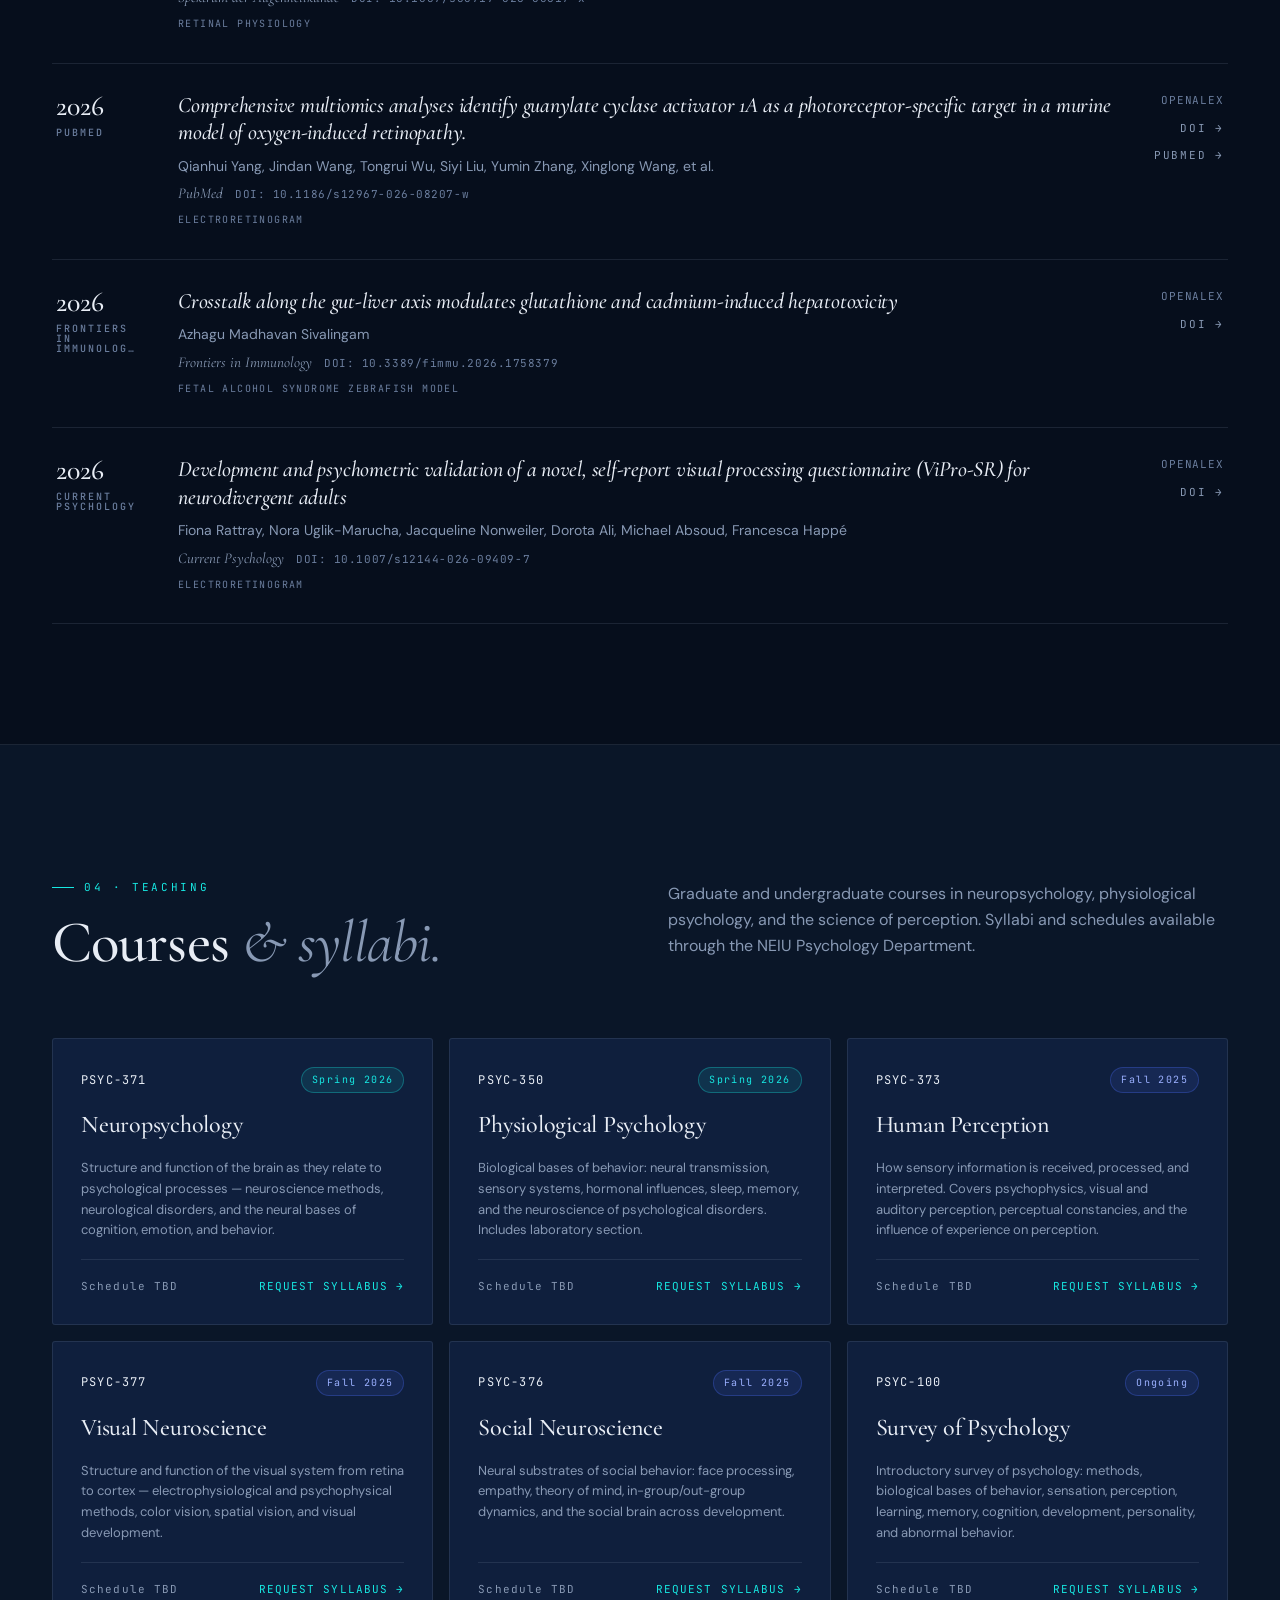
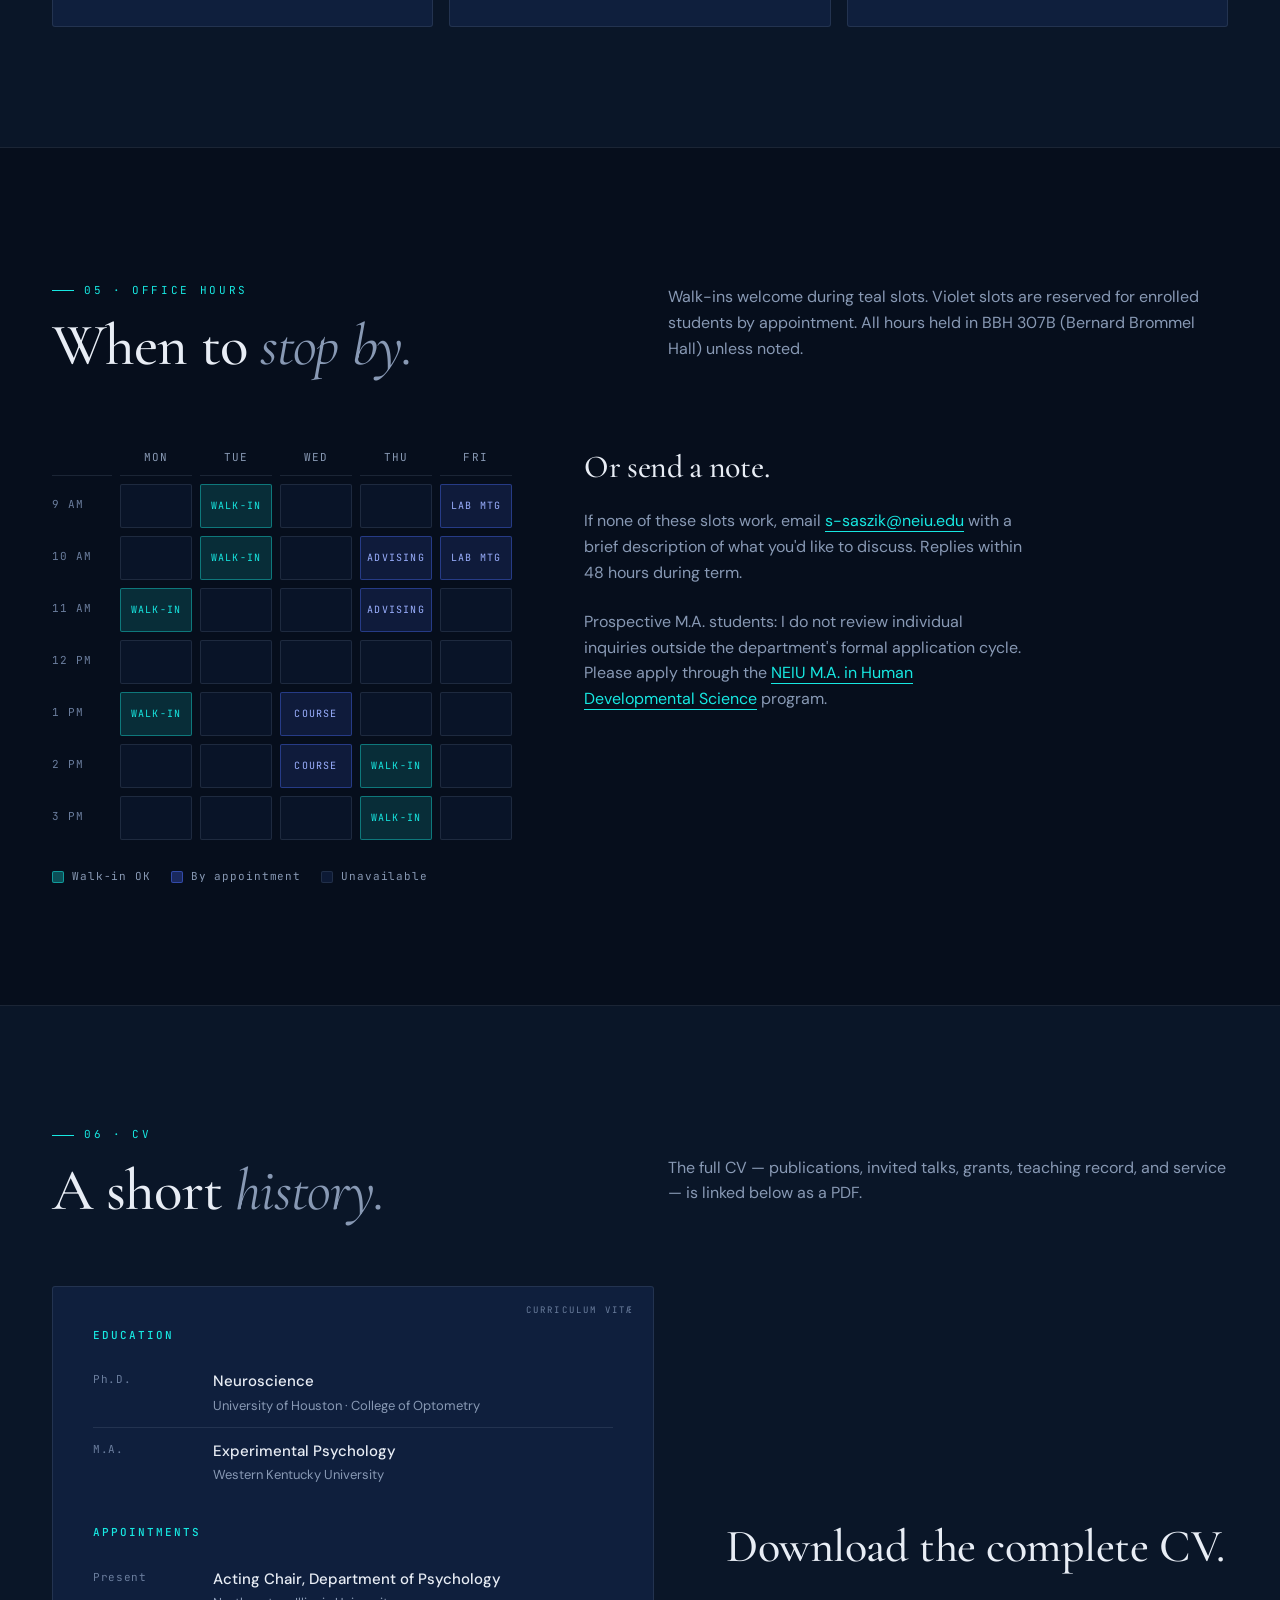
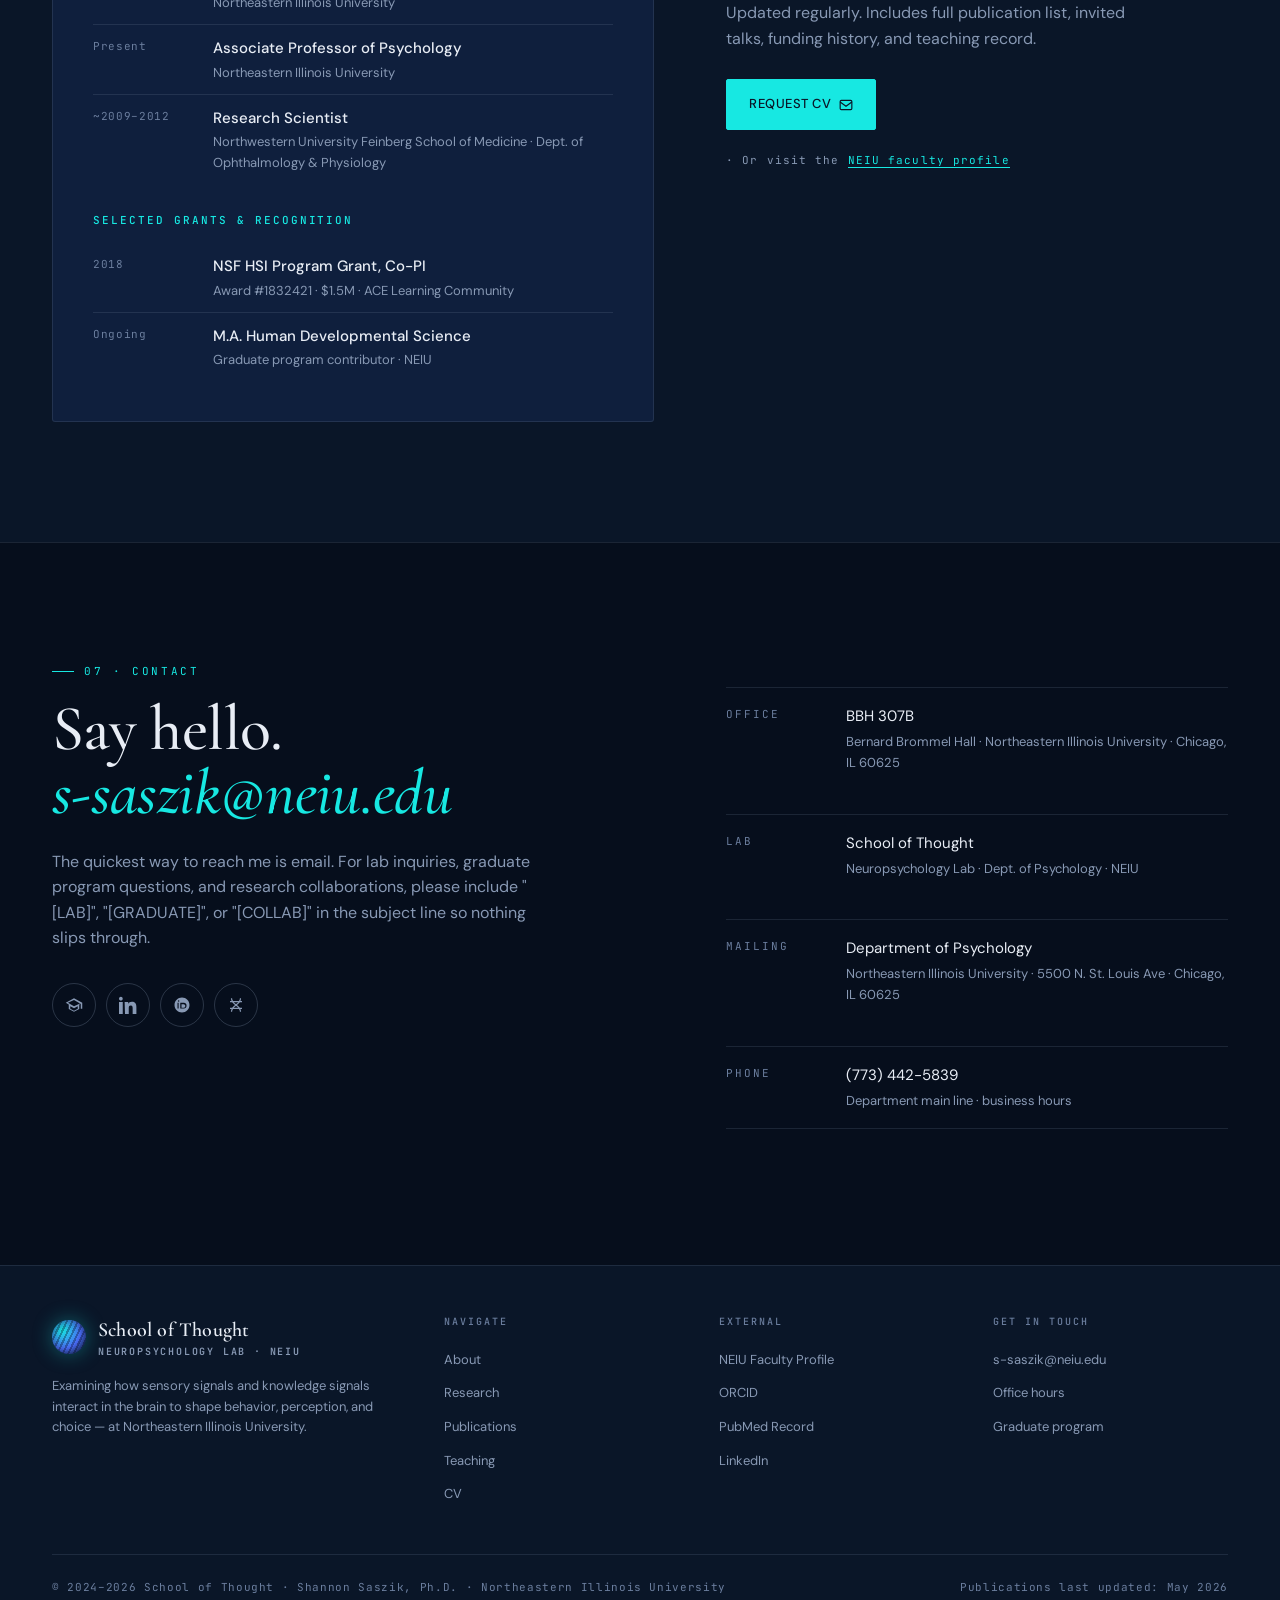
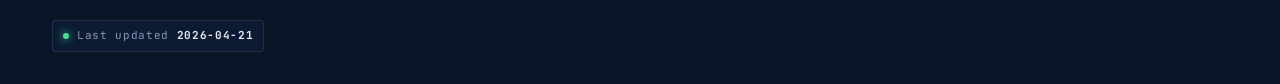
==== commit 1ae077c0: "Add SEO improvements: meta tags, structured data, sitemap, OG image - Replace meta description with " ====
--- a/index.html
+++ b/index.html
@@ -6,18 +6,27 @@
 <title>School of Thought — Neuropsychology Lab · Shannon Saszik, Ph.D. · NEIU</title>
 
 <!-- Open Graph -->
-<meta property="og:title" content="School of Thought — Neuropsychology Lab · Shannon Saszik, Ph.D." />
-<meta property="og:description" content="The School of Thought investigates how bottom-up sensory signals and top-down knowledge signals interact in the brain to shape behavior and choice — at Northeastern Illinois University." />
-<meta property="og:type" content="website" />
-<meta property="og:url" content="https://saszyklab.neiu.edu/" />
-<!-- TODO: Replace /assets/img/og-image.jpg with a real 1200×630 branded image before launch -->
-<meta property="og:image" content="/assets/img/og-image.jpg" />
-<meta name="twitter:card" content="summary_large_image" />
-<meta name="twitter:image" content="/assets/img/og-image.jpg" />
-<meta name="description" content="School of Thought — The neuropsychology lab of Shannon Saszik, Ph.D. at Northeastern Illinois University, studying sensation, knowledge, and decision-making." />
-<meta name="author" content="Shannon Saszik" />
+<meta property="og:type" content="website">
+<meta property="og:title" content="School of Thought — Shannon Saszik, Ph.D. | NEIU Neuropsychology Lab">
+<meta property="og:description" content="Shannon Saszik, Ph.D. directs the School of Thought Neuropsychology Lab at Northeastern Illinois University. Research spans sensation, perception, decision-making, and visual neuroscience.">
+<meta property="og:url" content="https://ssaszik.github.io/school-of-thought/">
+<meta property="og:site_name" content="School of Thought — NEIU Neuropsychology Lab">
+<meta property="og:image" content="https://ssaszik.github.io/school-of-thought/og-image.png">
+
+<!-- Twitter Card -->
+<meta name="twitter:card" content="summary_large_image">
+<meta name="twitter:title" content="School of Thought — Shannon Saszik, Ph.D. | NEIU">
+<meta name="twitter:description" content="Neuropsychology lab at NEIU investigating how the brain weighs sensory signals against accumulated knowledge. PI: Shannon Saszik, Ph.D.">
+<meta name="twitter:image" content="https://ssaszik.github.io/school-of-thought/og-image.png">
+
+<meta name="description" content="Shannon Saszik, Ph.D. — Associate Professor and Acting Chair of Psychology at Northeastern Illinois University (NEIU). Director of the School of Thought Neuropsychology Lab. Research in sensation, perception, decision-making, zebrafish visual neuroscience, and retinal electrophysiology." />
+<meta name="author" content="Shannon Saszik, Ph.D." />
 <meta name="theme-color" content="#0A1628" />
-<link rel="canonical" href="https://saszyklab.neiu.edu/" />
+<meta name="keywords" content="Shannon Saszik, NEIU, Northeastern Illinois University, neuropsychology, sensation perception, decision making, zebrafish, retinal electrophysiology, electroretinogram, ERG, behavioral neuroscience, School of Thought, psychology professor">
+<meta name="robots" content="index, follow">
+<!-- ACTION REQUIRED: Replace REPLACE_WITH_VERIFICATION_CODE with the code from Google Search Console. See setup instructions. -->
+<meta name="google-site-verification" content="REPLACE_WITH_VERIFICATION_CODE">
+<link rel="canonical" href="https://ssaszik.github.io/school-of-thought/" />
 <!-- TODO: Generate a real favicon (e.g. via realfavicongenerator.net) and place it at /favicon.ico -->
 <link rel="icon" href="/favicon.ico" />
 
@@ -25,59 +34,83 @@
 <script type="application/ld+json">
 {
   "@context": "https://schema.org",
-  "@type": "Person",
-  "name": "Shannon Saszik",
-  "url": "https://saszyklab.neiu.edu/",
-  "jobTitle": "Associate Professor of Psychology & Department Chair",
-  "affiliation": {
-    "@type": "Organization",
-    "name": "Northeastern Illinois University"
-  },
-  "sameAs": [
-    "https://orcid.org/0000-0002-5772-2616",
-    "https://www.linkedin.com/in/shannon-saszik-663ba532/",
-    "https://pubmed.ncbi.nlm.nih.gov/?term=Saszik+S%5BAuthor%5D"
+  "@graph": [
+    {
+      "@type": "Person",
+      "@id": "https://ssaszik.github.io/school-of-thought/#shannon-saszik",
+      "name": "Shannon Saszik",
+      "honorificSuffix": "Ph.D.",
+      "jobTitle": "Associate Professor and Acting Chair, Department of Psychology",
+      "affiliation": {
+        "@type": "CollegeOrUniversity",
+        "name": "Northeastern Illinois University",
+        "alternateName": "NEIU",
+        "url": "https://www.neiu.edu"
+      },
+      "worksFor": {
+        "@type": "ResearchOrganization",
+        "name": "School of Thought Neuropsychology Lab",
+        "url": "https://ssaszik.github.io/school-of-thought/"
+      },
+      "url": "https://ssaszik.github.io/school-of-thought/",
+      "sameAs": [
+        "https://orcid.org/0000-0002-5772-2616",
+        "https://pubmed.ncbi.nlm.nih.gov/?term=Saszik+SM%5BAuthor%5D",
+        "https://www.neiu.edu/faculty/shannon-saszik",
+        "https://scholar.google.com/scholar?q=Shannon+Saszik"
+      ],
+      "knowsAbout": [
+        "Neuropsychology",
+        "Sensation and Perception",
+        "Decision-Making",
+        "Zebrafish Visual Neuroscience",
+        "Electroretinography",
+        "Retinal Electrophysiology",
+        "Behavioral Neuroscience"
+      ],
+      "alumniOf": {
+        "@type": "CollegeOrUniversity",
+        "name": "Northwestern University Feinberg School of Medicine"
+      }
+    },
+    {
+      "@type": "ResearchOrganization",
+      "@id": "https://ssaszik.github.io/school-of-thought/#lab",
+      "name": "School of Thought Neuropsychology Lab",
+      "url": "https://ssaszik.github.io/school-of-thought/",
+      "description": "A neuropsychology lab at Northeastern Illinois University investigating how bottom-up sensory signals and top-down knowledge signals interact through parallel brain pathways to shape behavior, perception, and choice.",
+      "founder": {
+        "@id": "https://ssaszik.github.io/school-of-thought/#shannon-saszik"
+      },
+      "parentOrganization": {
+        "@type": "CollegeOrUniversity",
+        "name": "Northeastern Illinois University",
+        "alternateName": "NEIU",
+        "url": "https://www.neiu.edu"
+      },
+      "foundingDate": "2009",
+      "keywords": [
+        "Neuropsychology",
+        "Sensation and Perception",
+        "Decision-Making",
+        "Zebrafish",
+        "Retinal Electrophysiology",
+        "Behavioral Neuroscience",
+        "NSF"
+      ]
+    },
+    {
+      "@type": "WebSite",
+      "@id": "https://ssaszik.github.io/school-of-thought/#website",
+      "url": "https://ssaszik.github.io/school-of-thought/",
+      "name": "School of Thought — Neuropsychology Lab",
+      "description": "Official website of the School of Thought Neuropsychology Lab, directed by Shannon Saszik, Ph.D. at NEIU.",
+      "publisher": {
+        "@id": "https://ssaszik.github.io/school-of-thought/#shannon-saszik"
+      }
+    }
   ]
 }
-</script>
-<script type="application/ld+json">
-[
-  {
-    "@context": "https://schema.org",
-    "@type": "ResearchProject",
-    "name": "Bottom-up sensation & top-down knowledge",
-    "description": "How do data signals coded by peripheral receptors interact with knowledge signals shaped by experience and memory? Using behavioral paradigms, psychophysical methods, and electrophysiological recording to map this interaction at multiple levels — from photoreceptor to decision.",
-    "member": { "@type": "Person", "name": "Shannon Saszik" }
-  },
-  {
-    "@context": "https://schema.org",
-    "@type": "ResearchProject",
-    "name": "Zebrafish visual neuroscience",
-    "description": "Using the Danio rerio ERG to characterize photoreceptor contributions to vision across development — and how temperature, light history, and ethanol exposure shape retinal function.",
-    "member": { "@type": "Person", "name": "Shannon Saszik" }
-  },
-  {
-    "@context": "https://schema.org",
-    "@type": "ResearchProject",
-    "name": "Mammalian retinal electrophysiology",
-    "description": "Some bipolar cells use Na⁺ action potentials alongside graded responses to encode rapid changes in illumination — patch-clamp work in ground squirrel and mouse revealing novel retinal circuits.",
-    "member": { "@type": "Person", "name": "Shannon Saszik" }
-  },
-  {
-    "@context": "https://schema.org",
-    "@type": "ResearchProject",
-    "name": "Stress, dopamine & social behavior",
-    "description": "Chronic stress and dopamine disruption reshape social behavior in adult zebrafish — bridging physiology and behavioral neuropsychology.",
-    "member": { "@type": "Person", "name": "Shannon Saszik" }
-  },
-  {
-    "@context": "https://schema.org",
-    "@type": "ResearchProject",
-    "name": "Decision-making & signal integration",
-    "description": "How do physiological state and environmental context shift reliance on sensory vs. memory-based signals in behavioral choice? Current work examines this across stress, arousal, and aging conditions.",
-    "member": { "@type": "Person", "name": "Shannon Saszik" }
-  }
-]
 </script>
 
 <!-- Fonts -->
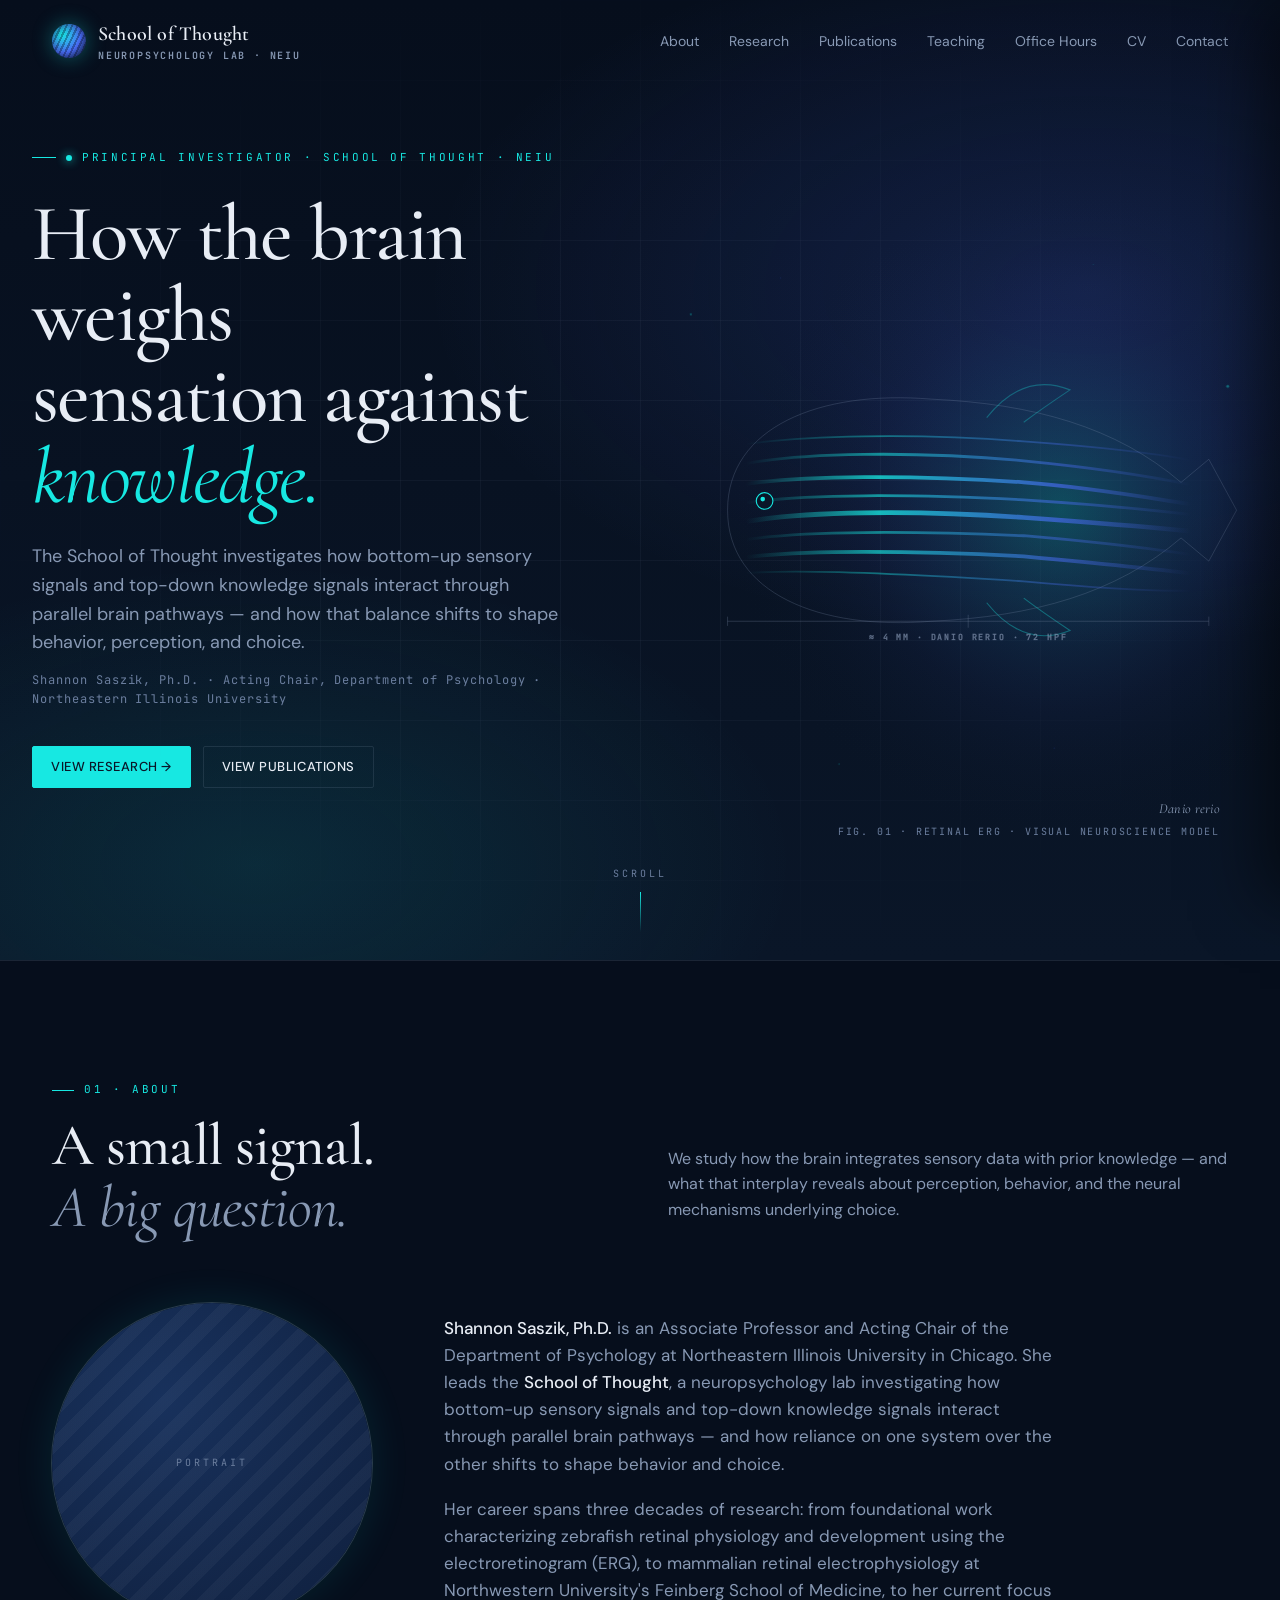
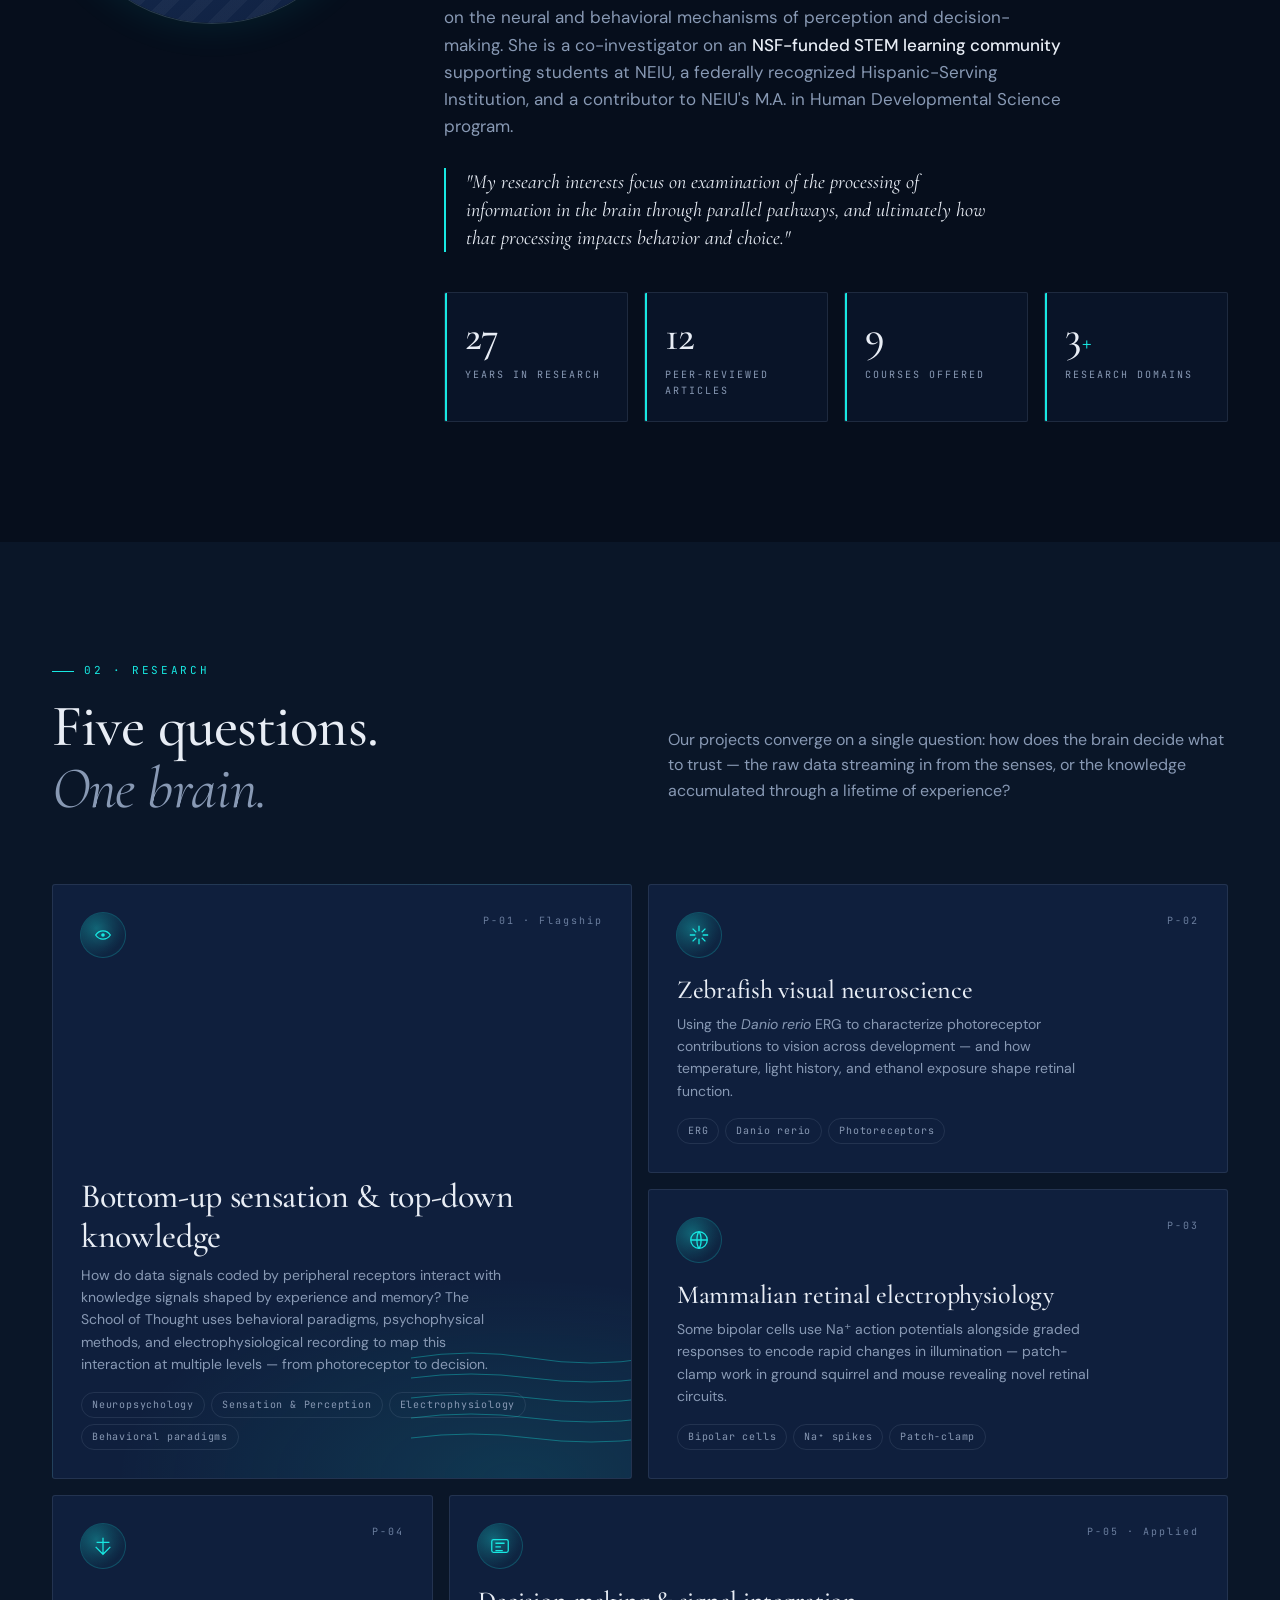
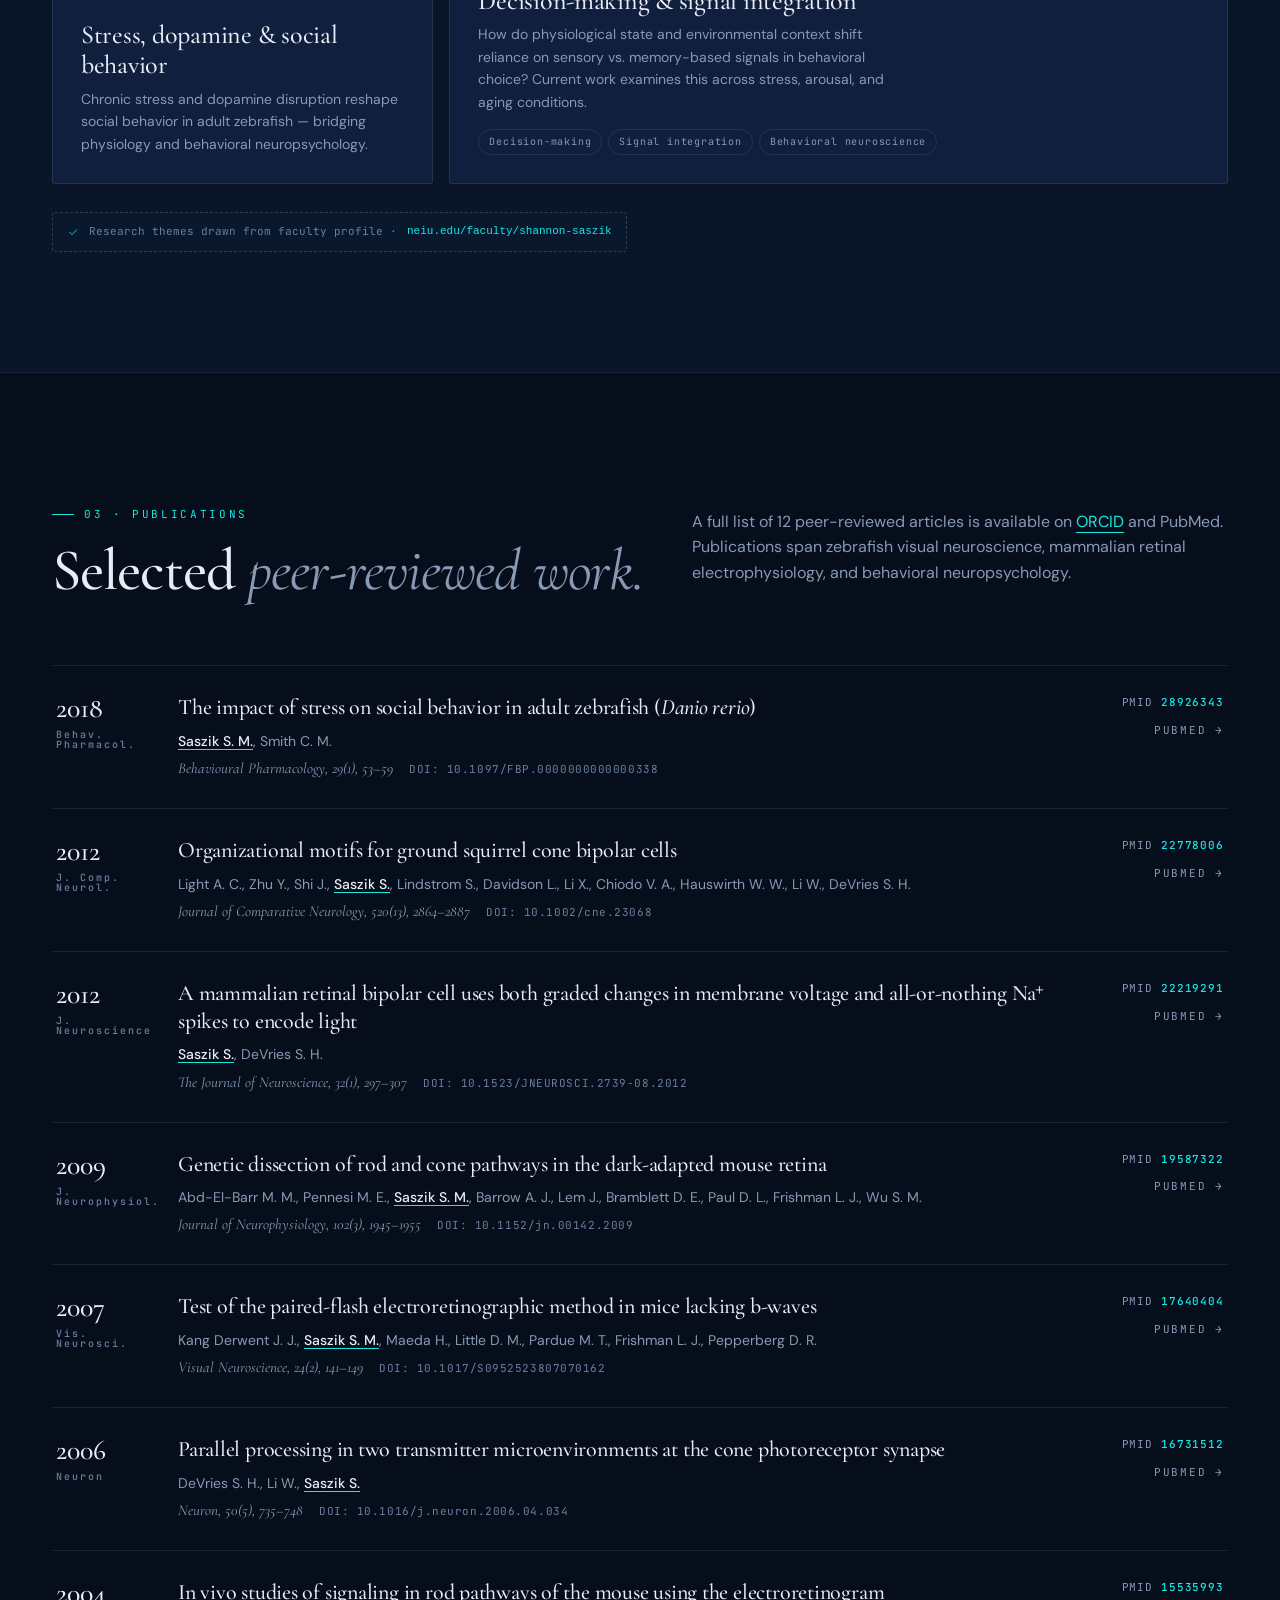
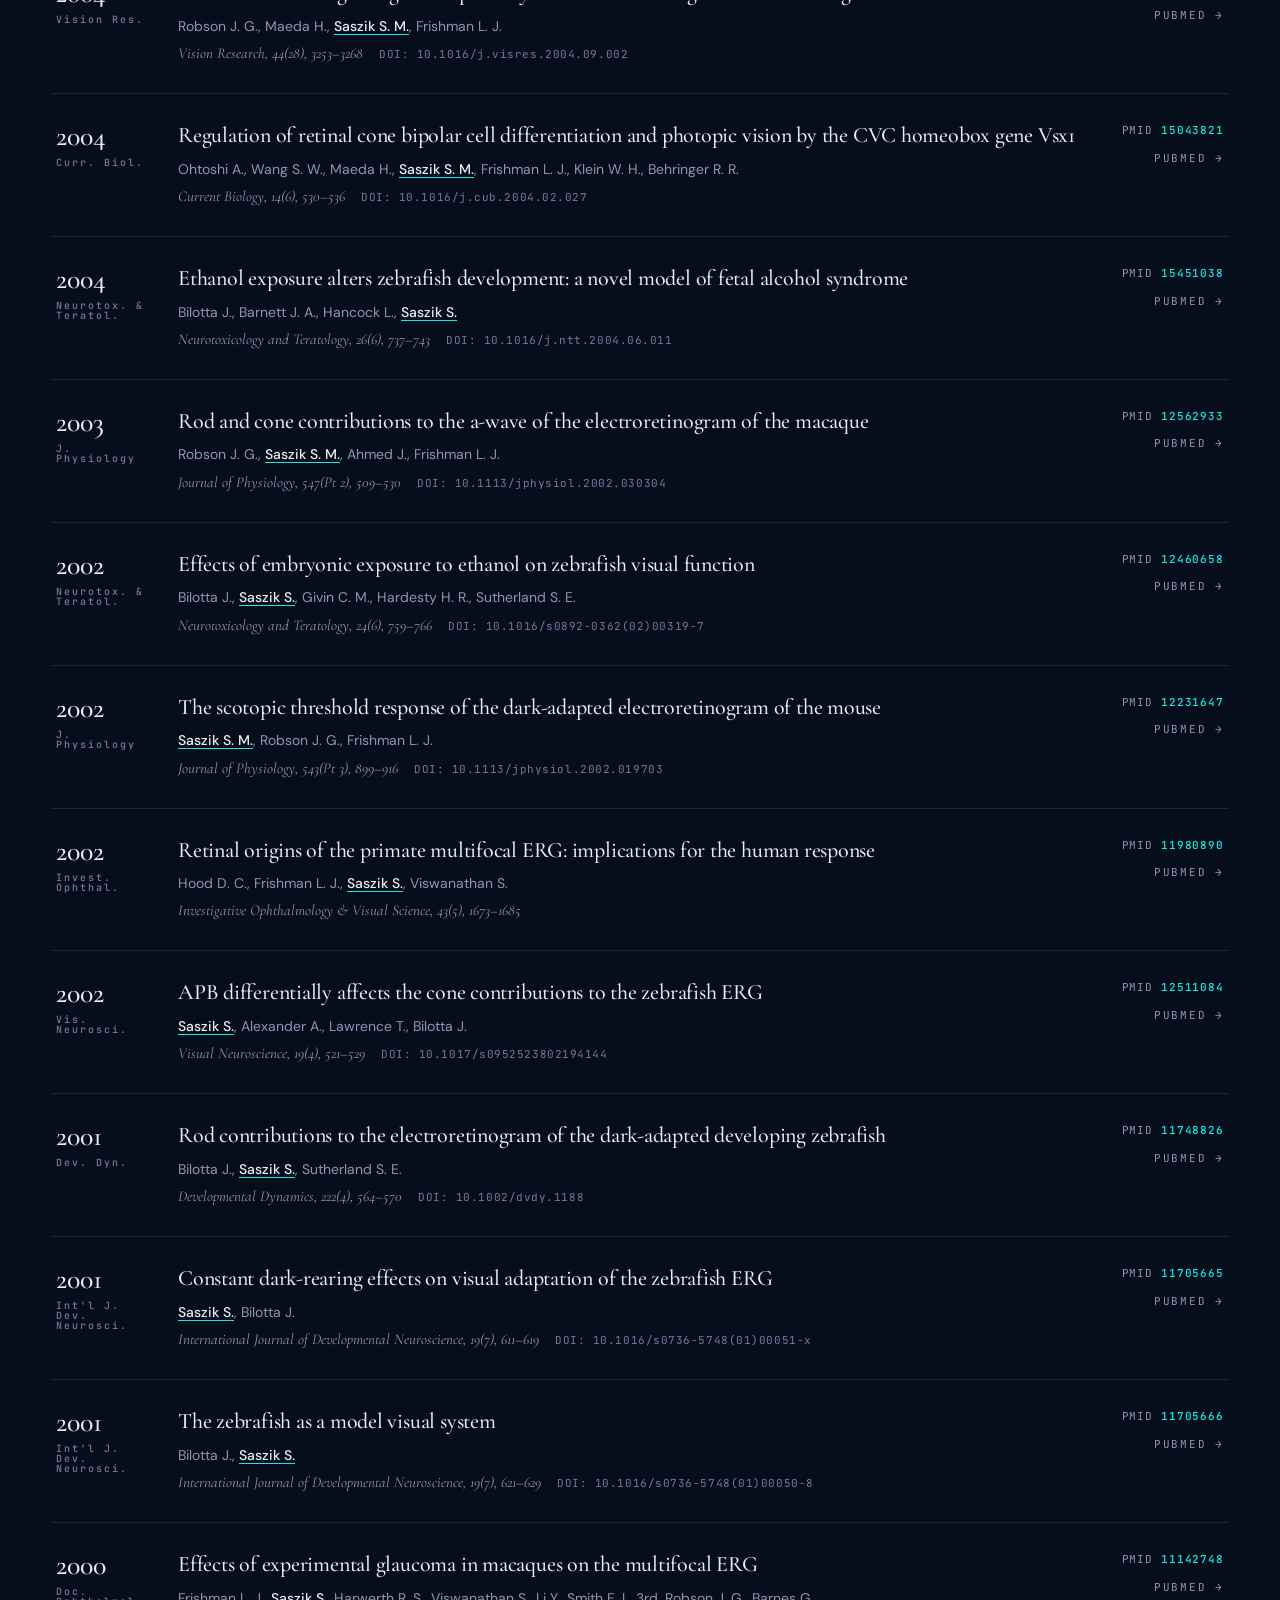
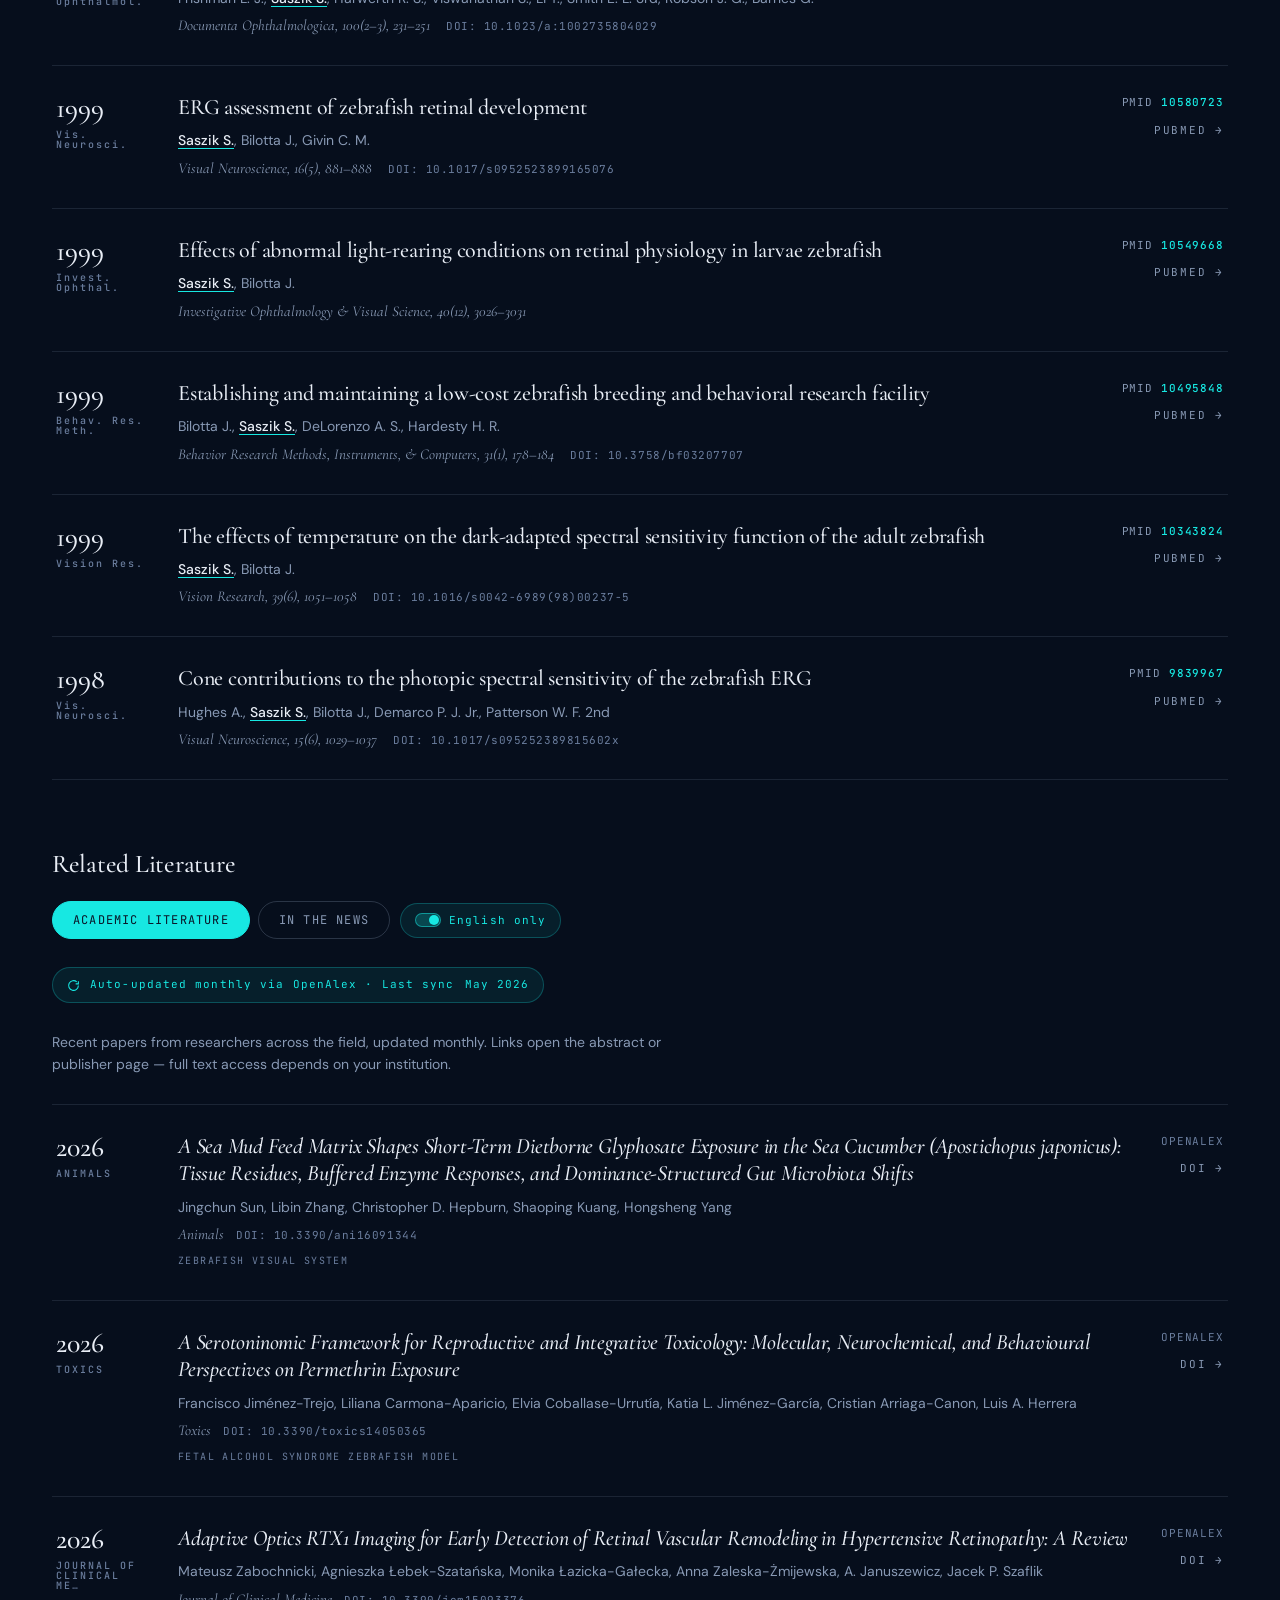
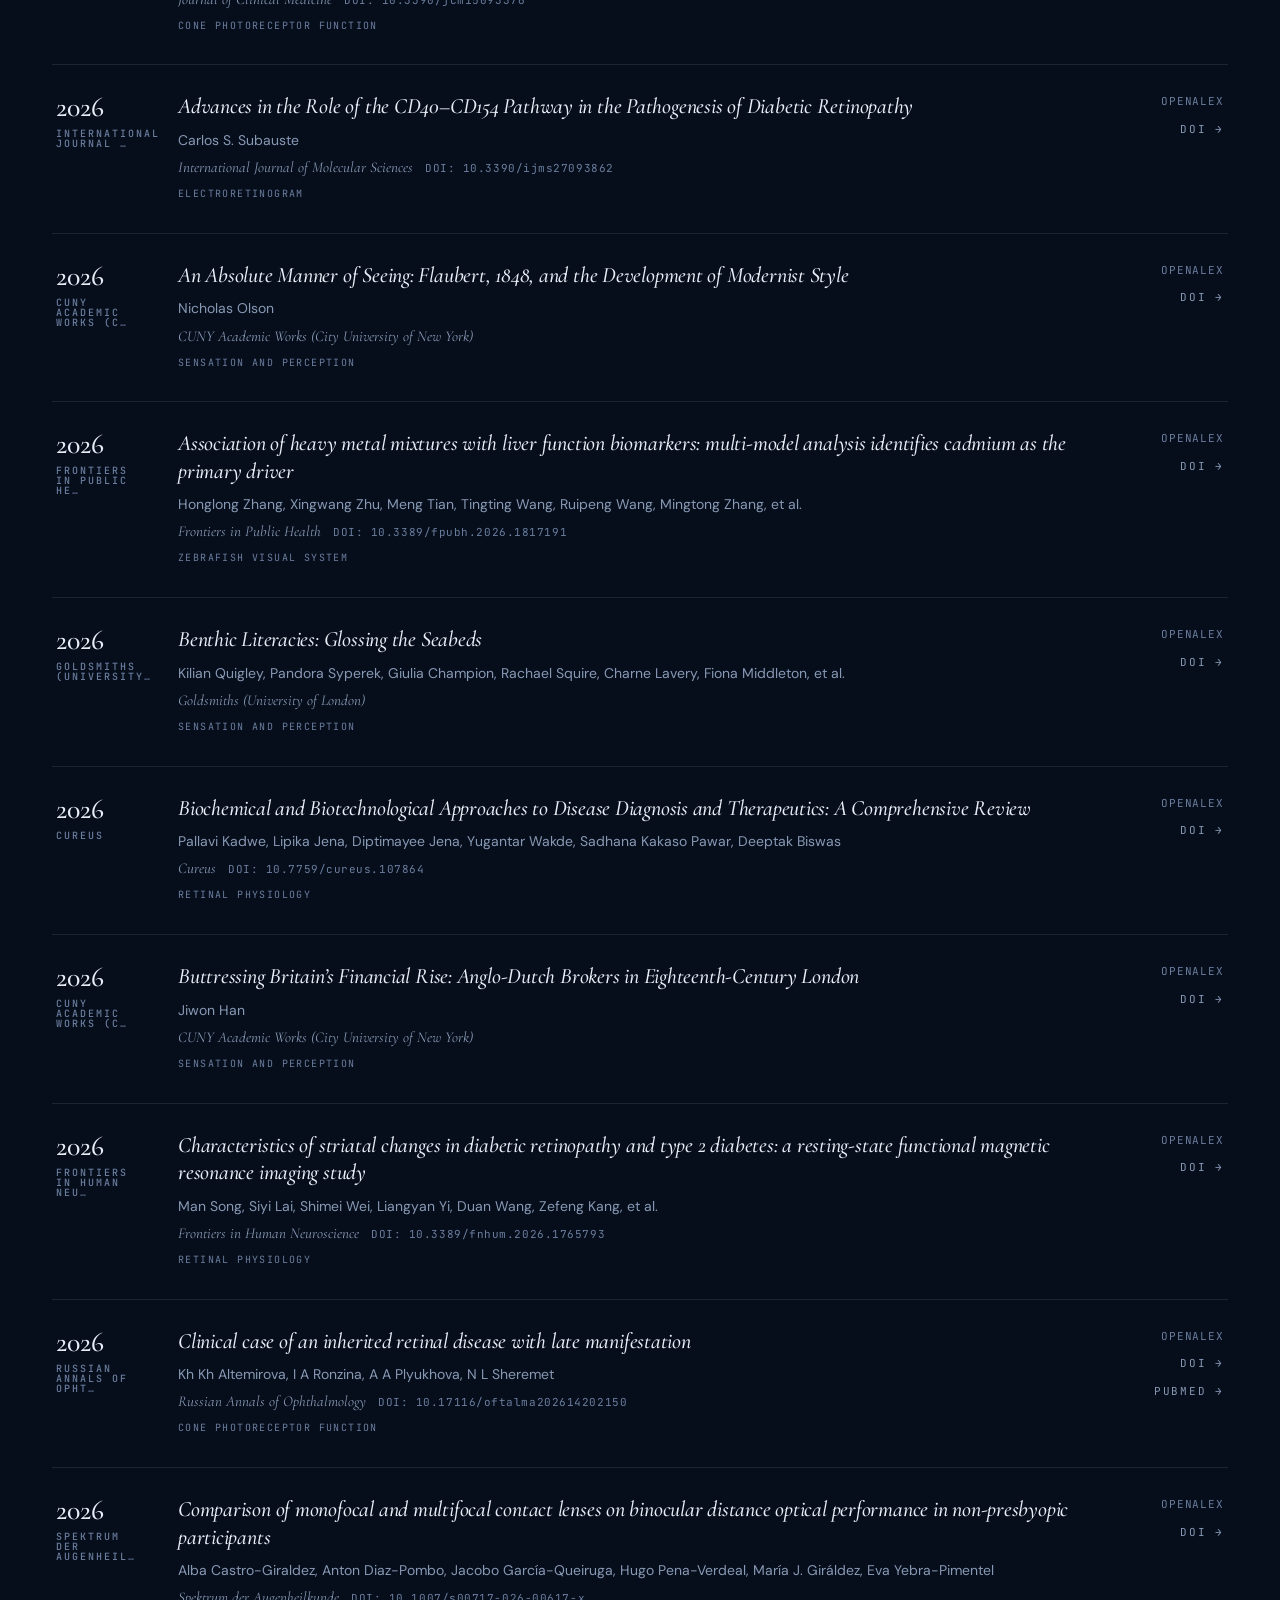
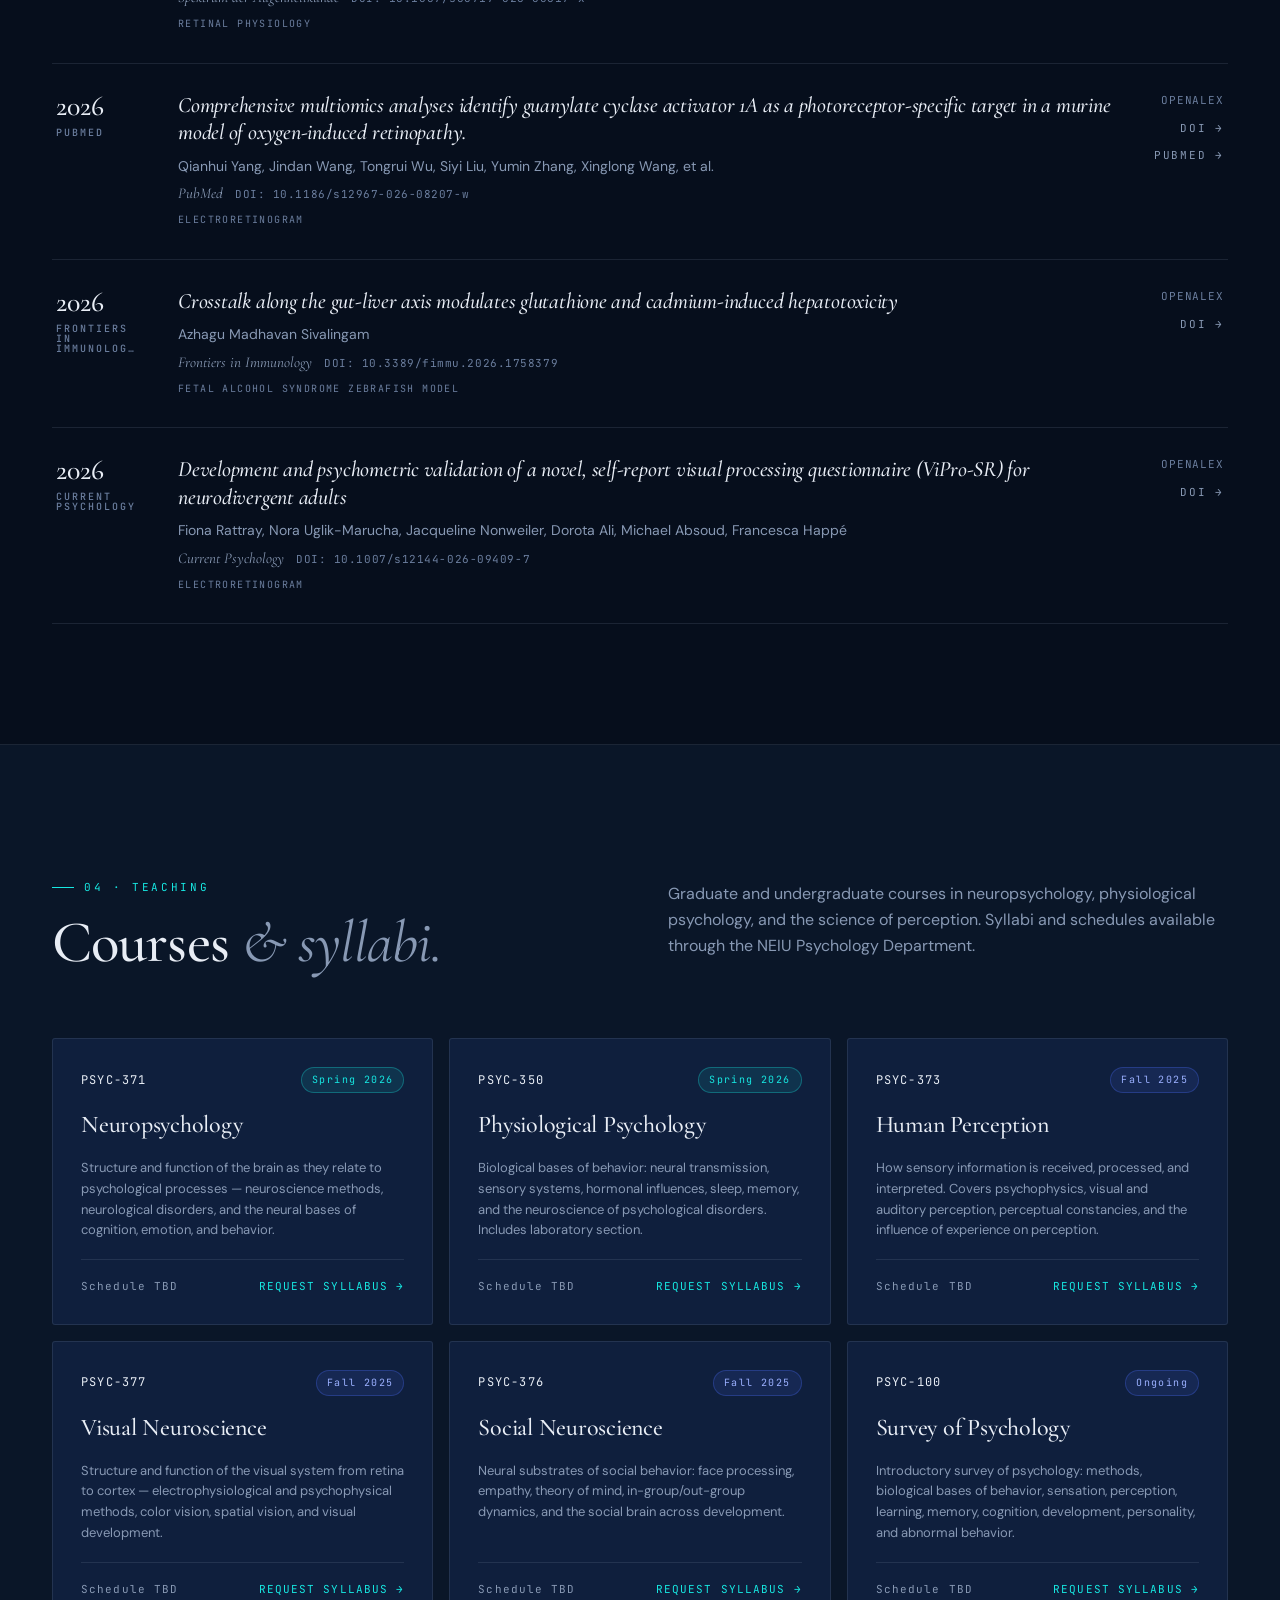
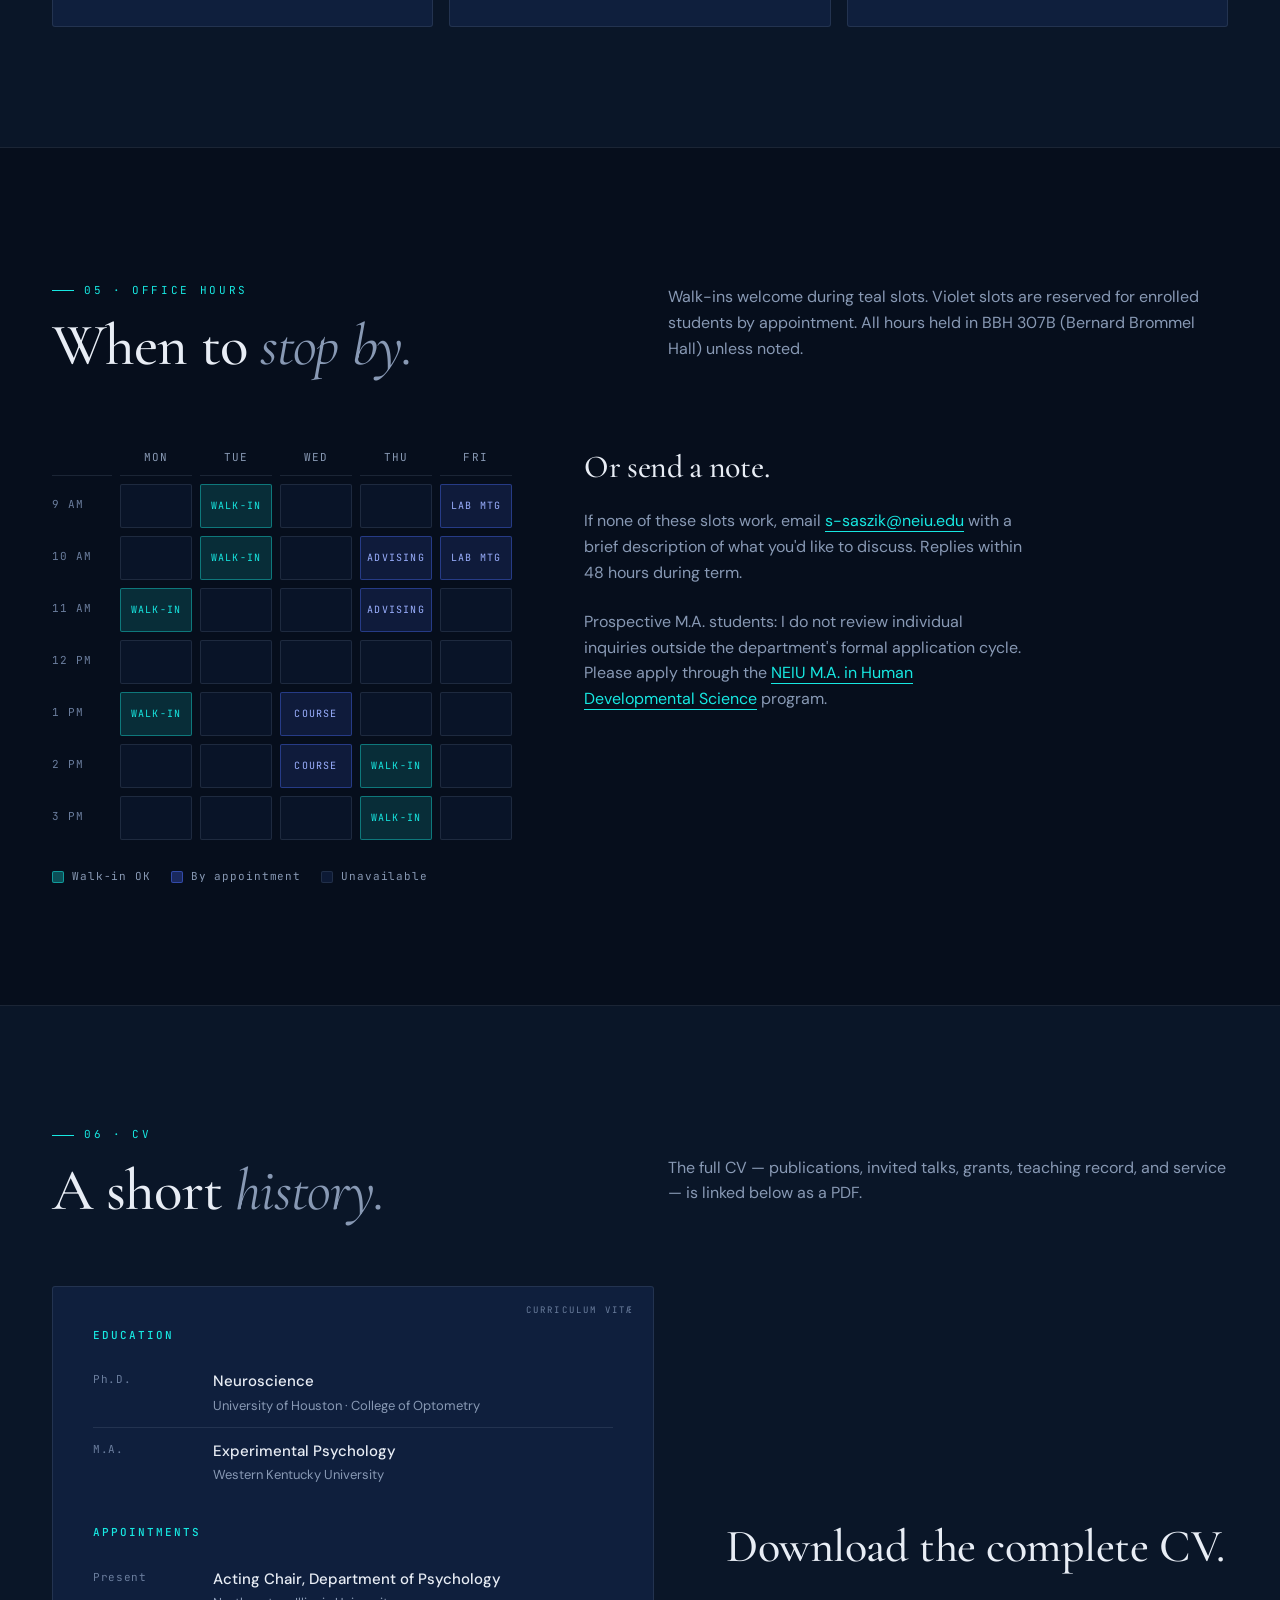
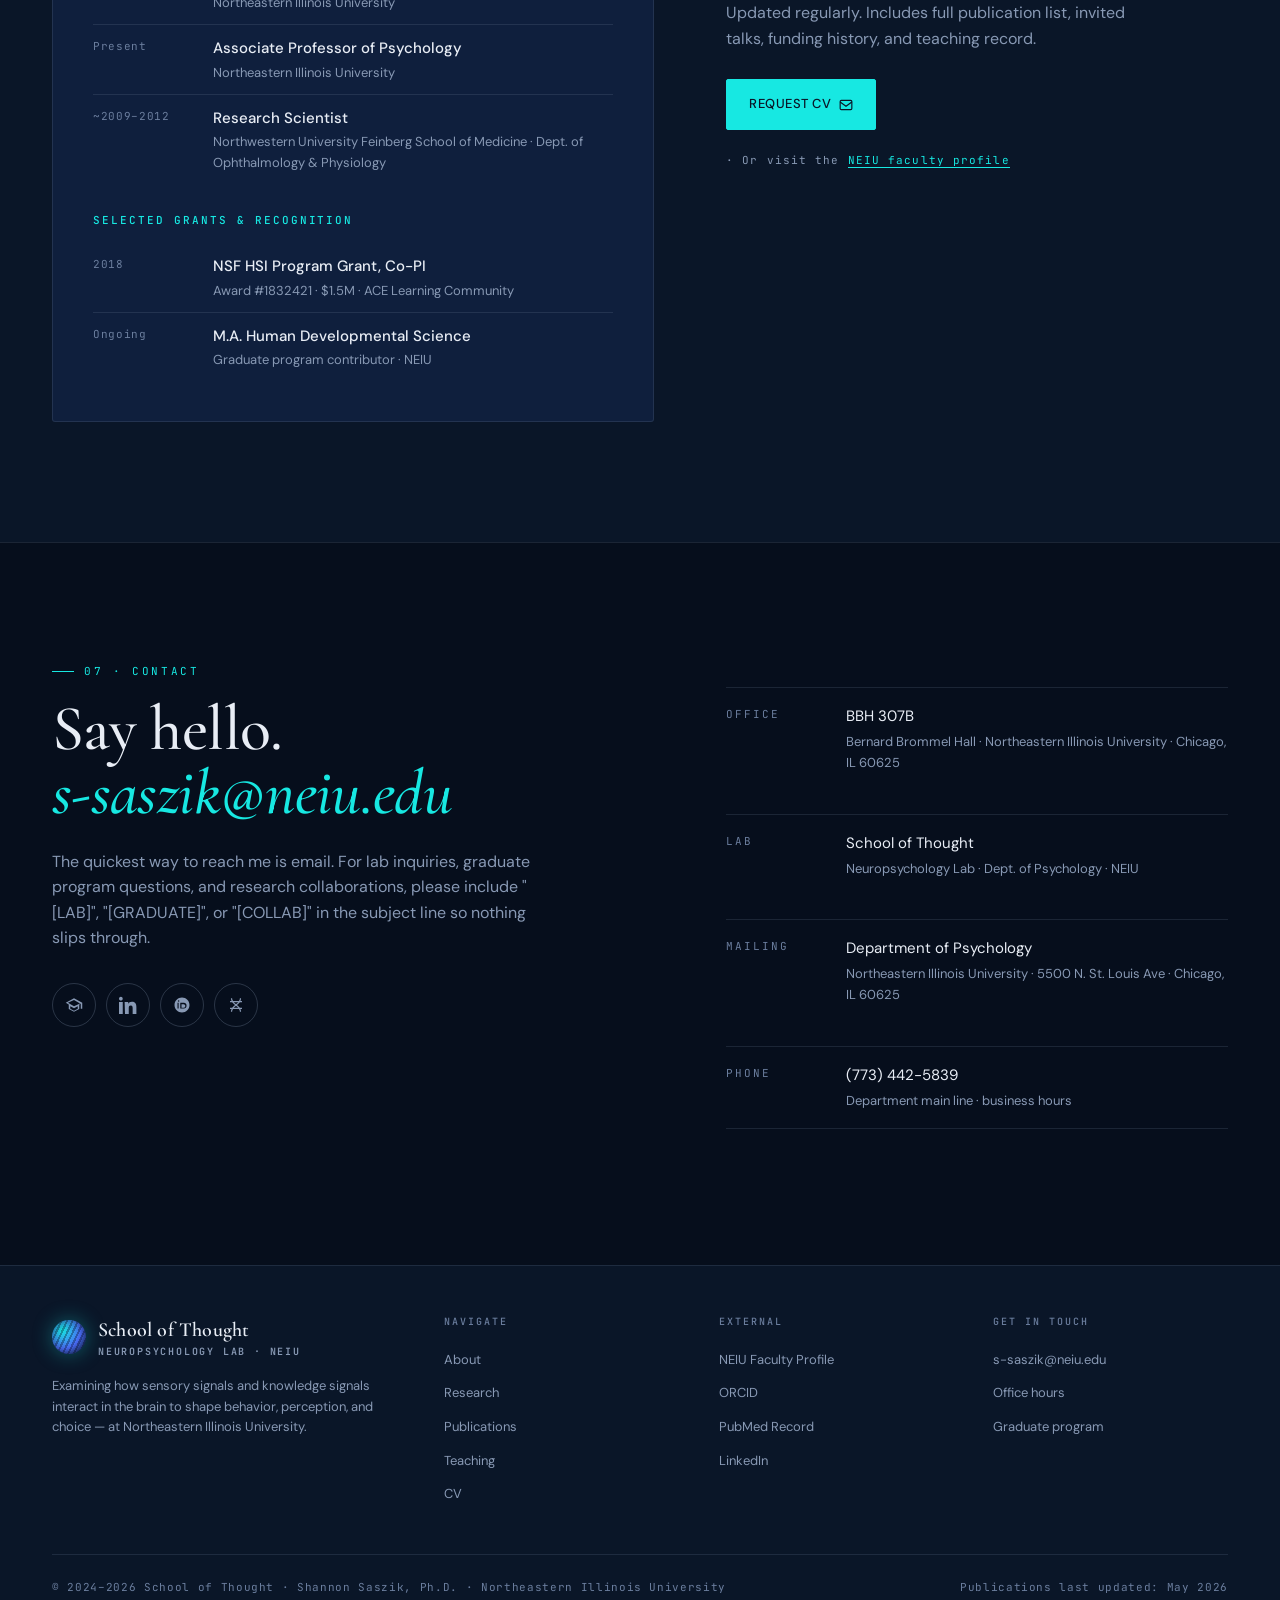
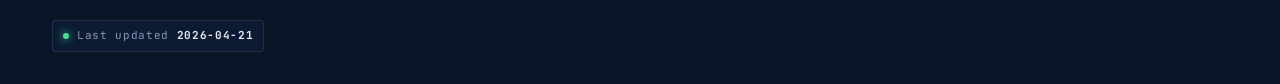
==== commit 0fa2c4c1: "google search verification" ====
--- a/index.html
+++ b/index.html
@@ -25,7 +25,7 @@
 <meta name="keywords" content="Shannon Saszik, NEIU, Northeastern Illinois University, neuropsychology, sensation perception, decision making, zebrafish, retinal electrophysiology, electroretinogram, ERG, behavioral neuroscience, School of Thought, psychology professor">
 <meta name="robots" content="index, follow">
 <!-- ACTION REQUIRED: Replace REPLACE_WITH_VERIFICATION_CODE with the code from Google Search Console. See setup instructions. -->
-<meta name="google-site-verification" content="REPLACE_WITH_VERIFICATION_CODE">
+<meta name="google-site-verification" content="jp1-D5k5DHqXNhp1coamSw-iMaPNAHYMsAfAdtiiW6E"/>
 <link rel="canonical" href="https://ssaszik.github.io/school-of-thought/" />
 <!-- TODO: Generate a real favicon (e.g. via realfavicongenerator.net) and place it at /favicon.ico -->
 <link rel="icon" href="/favicon.ico" />
